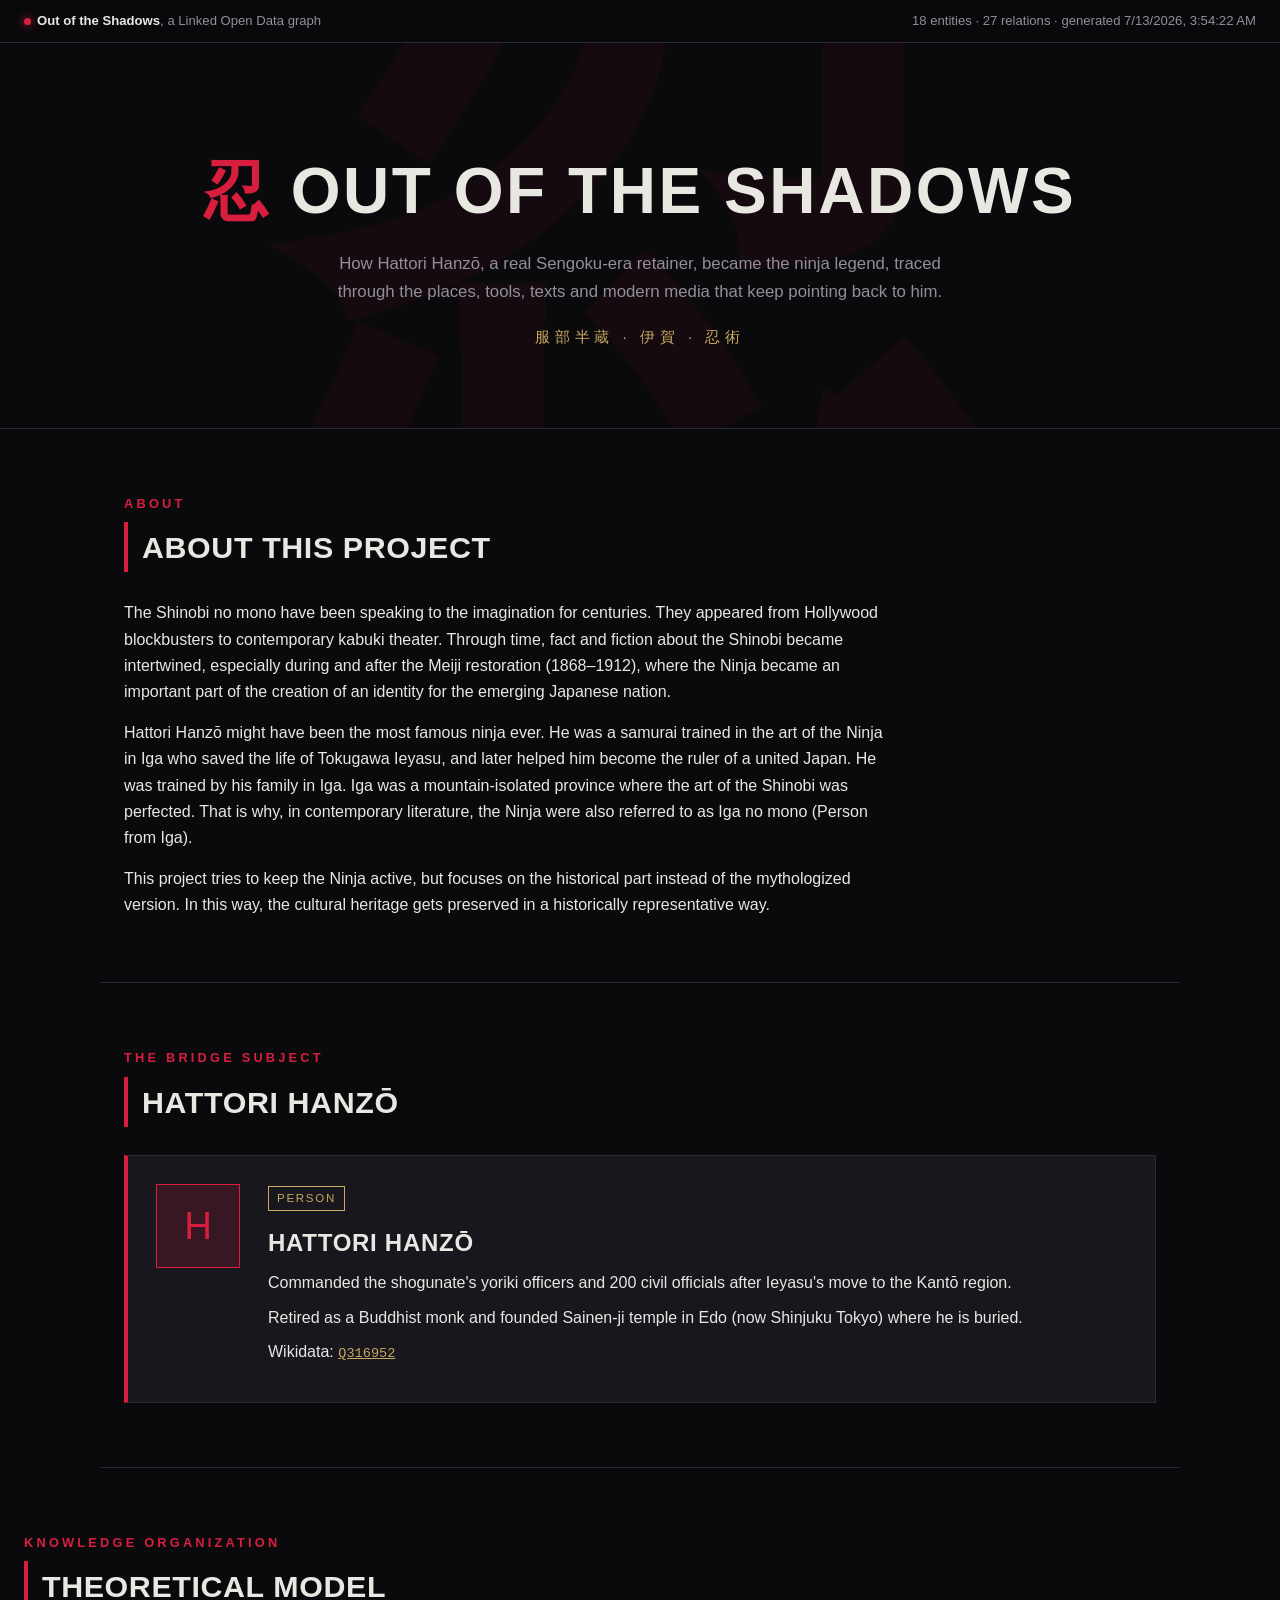
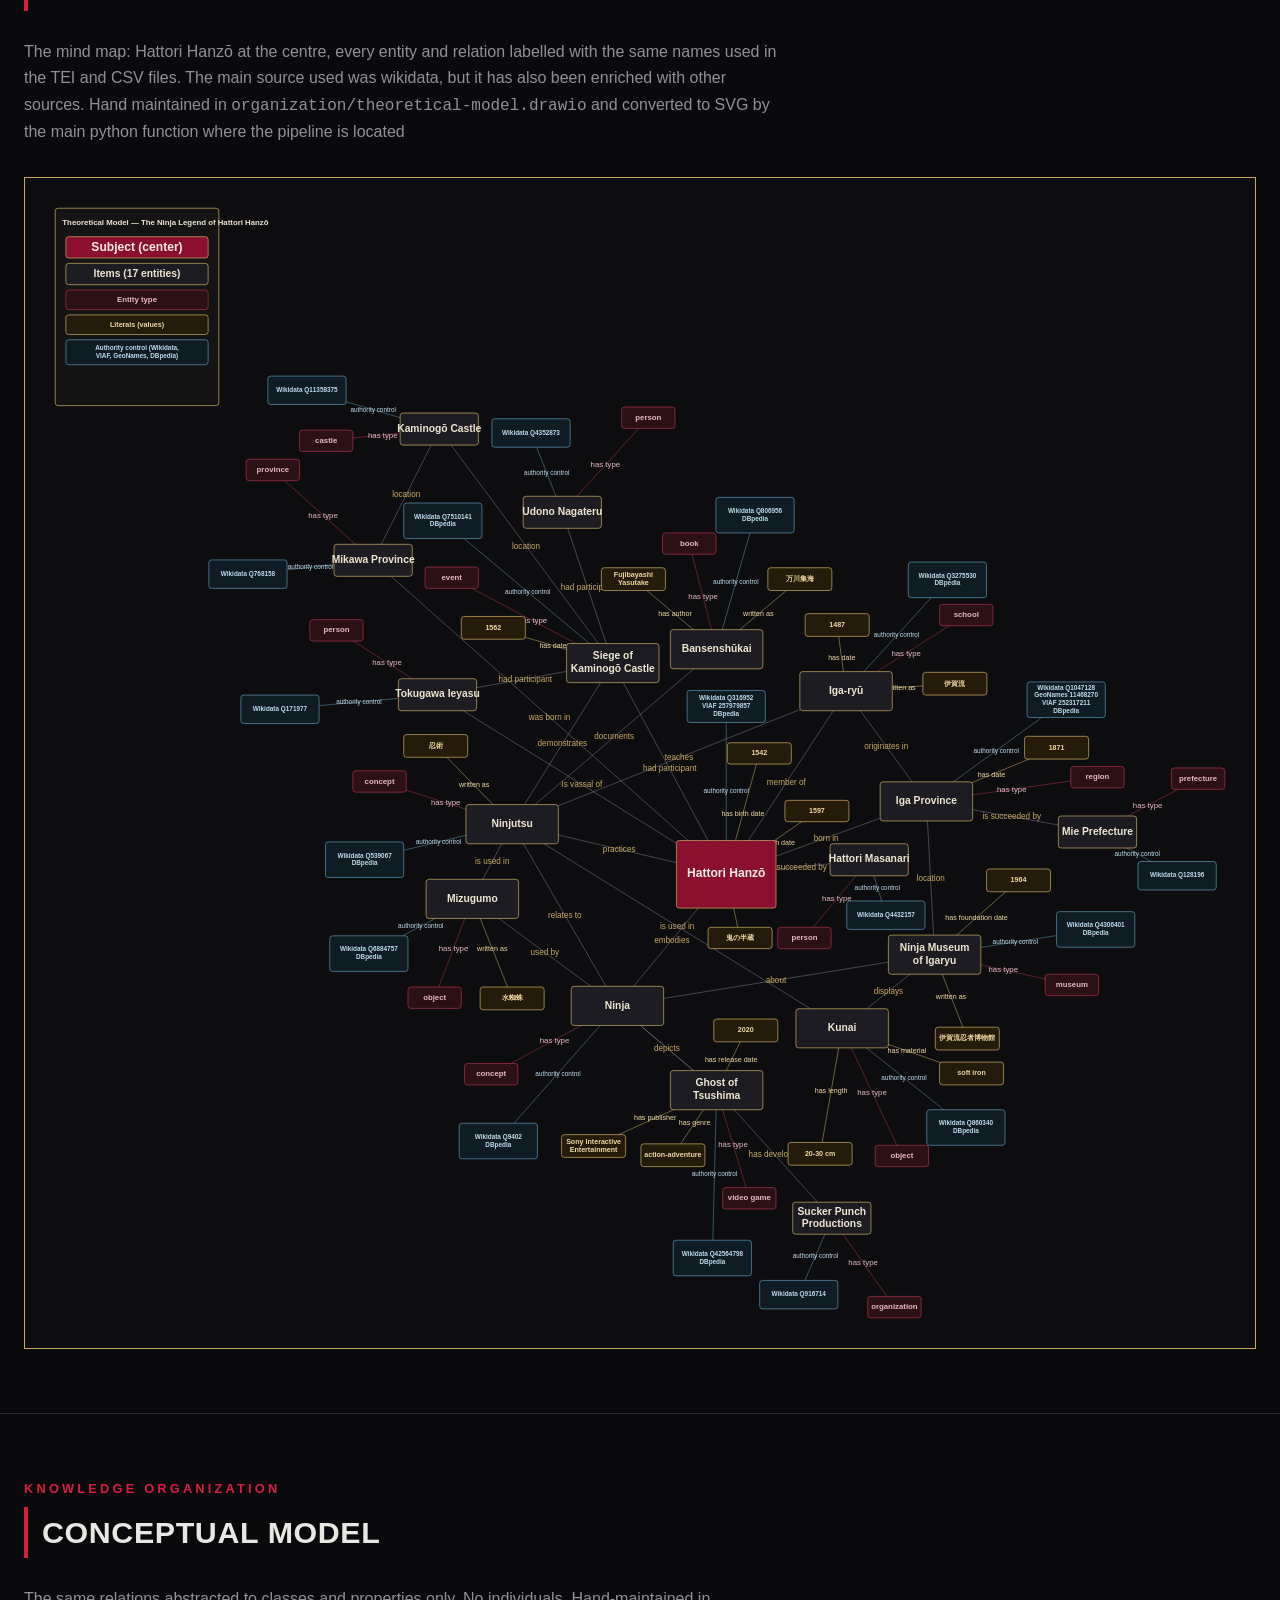
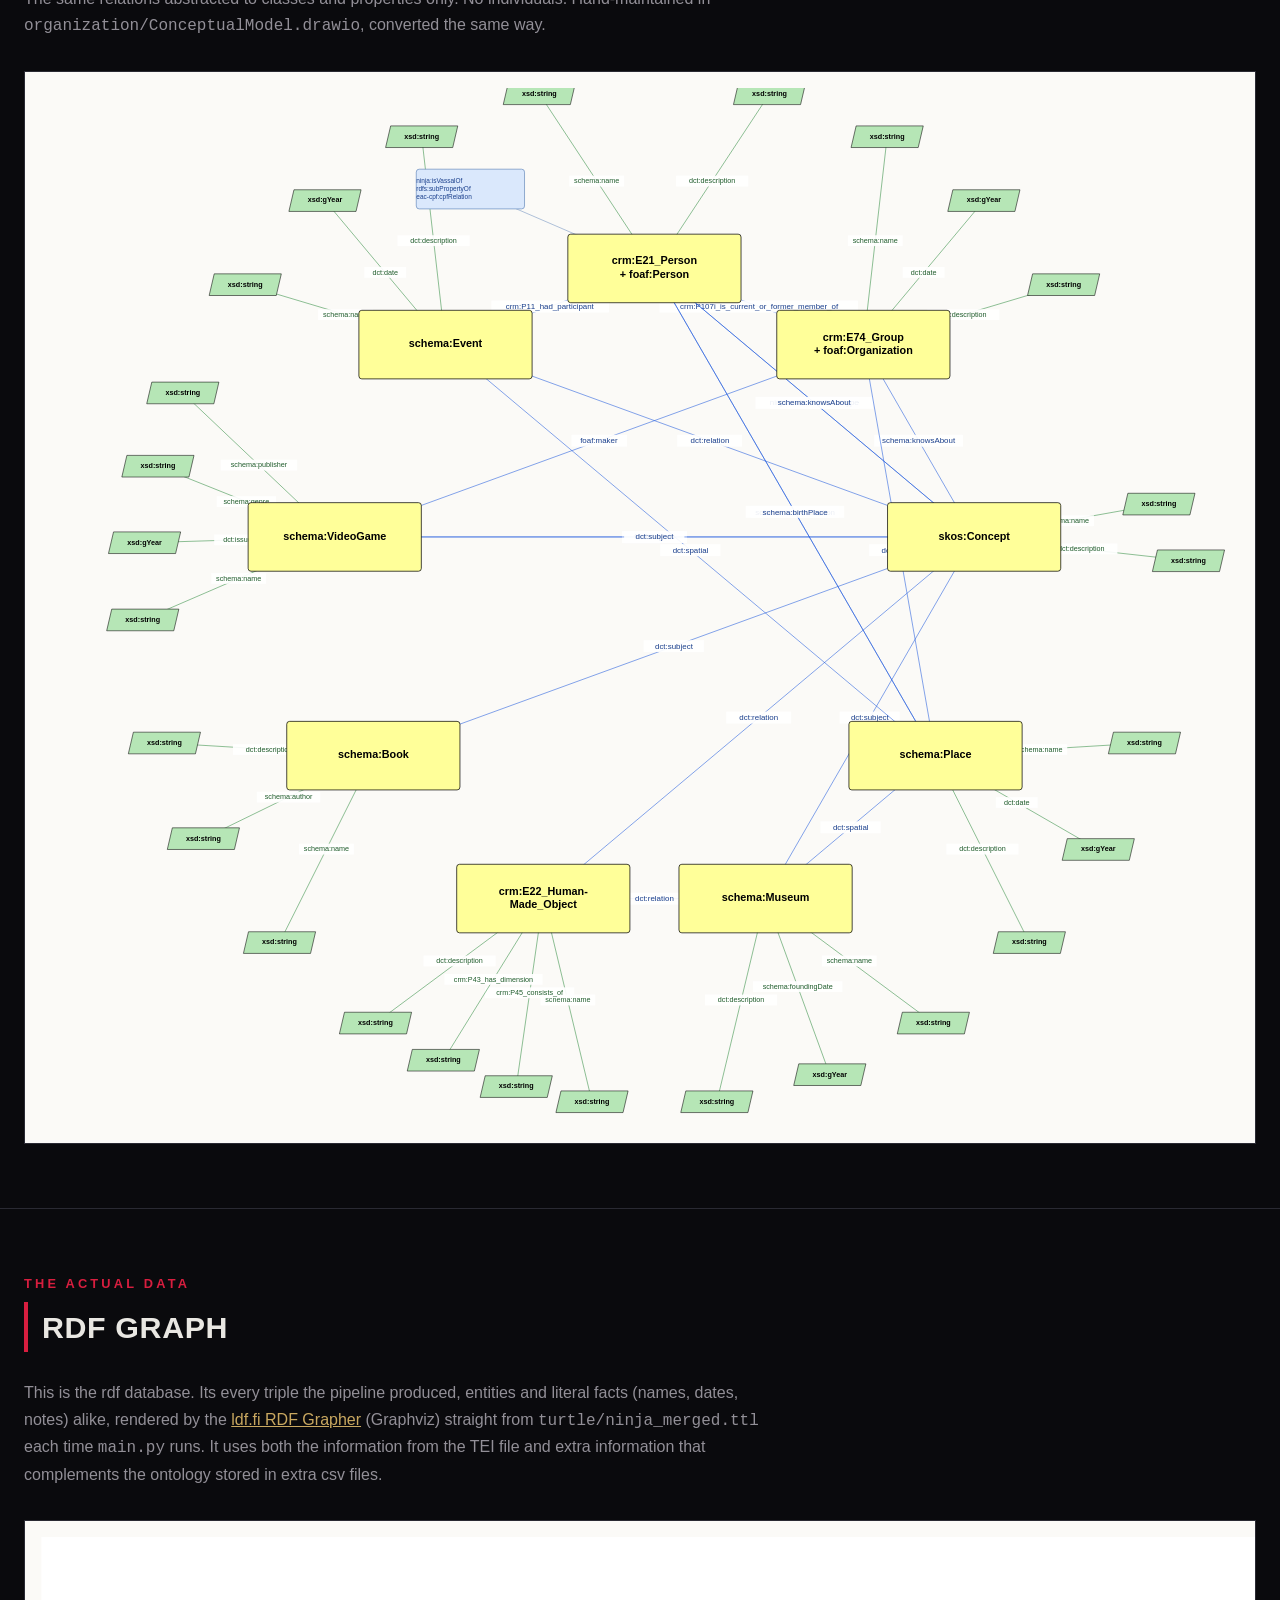
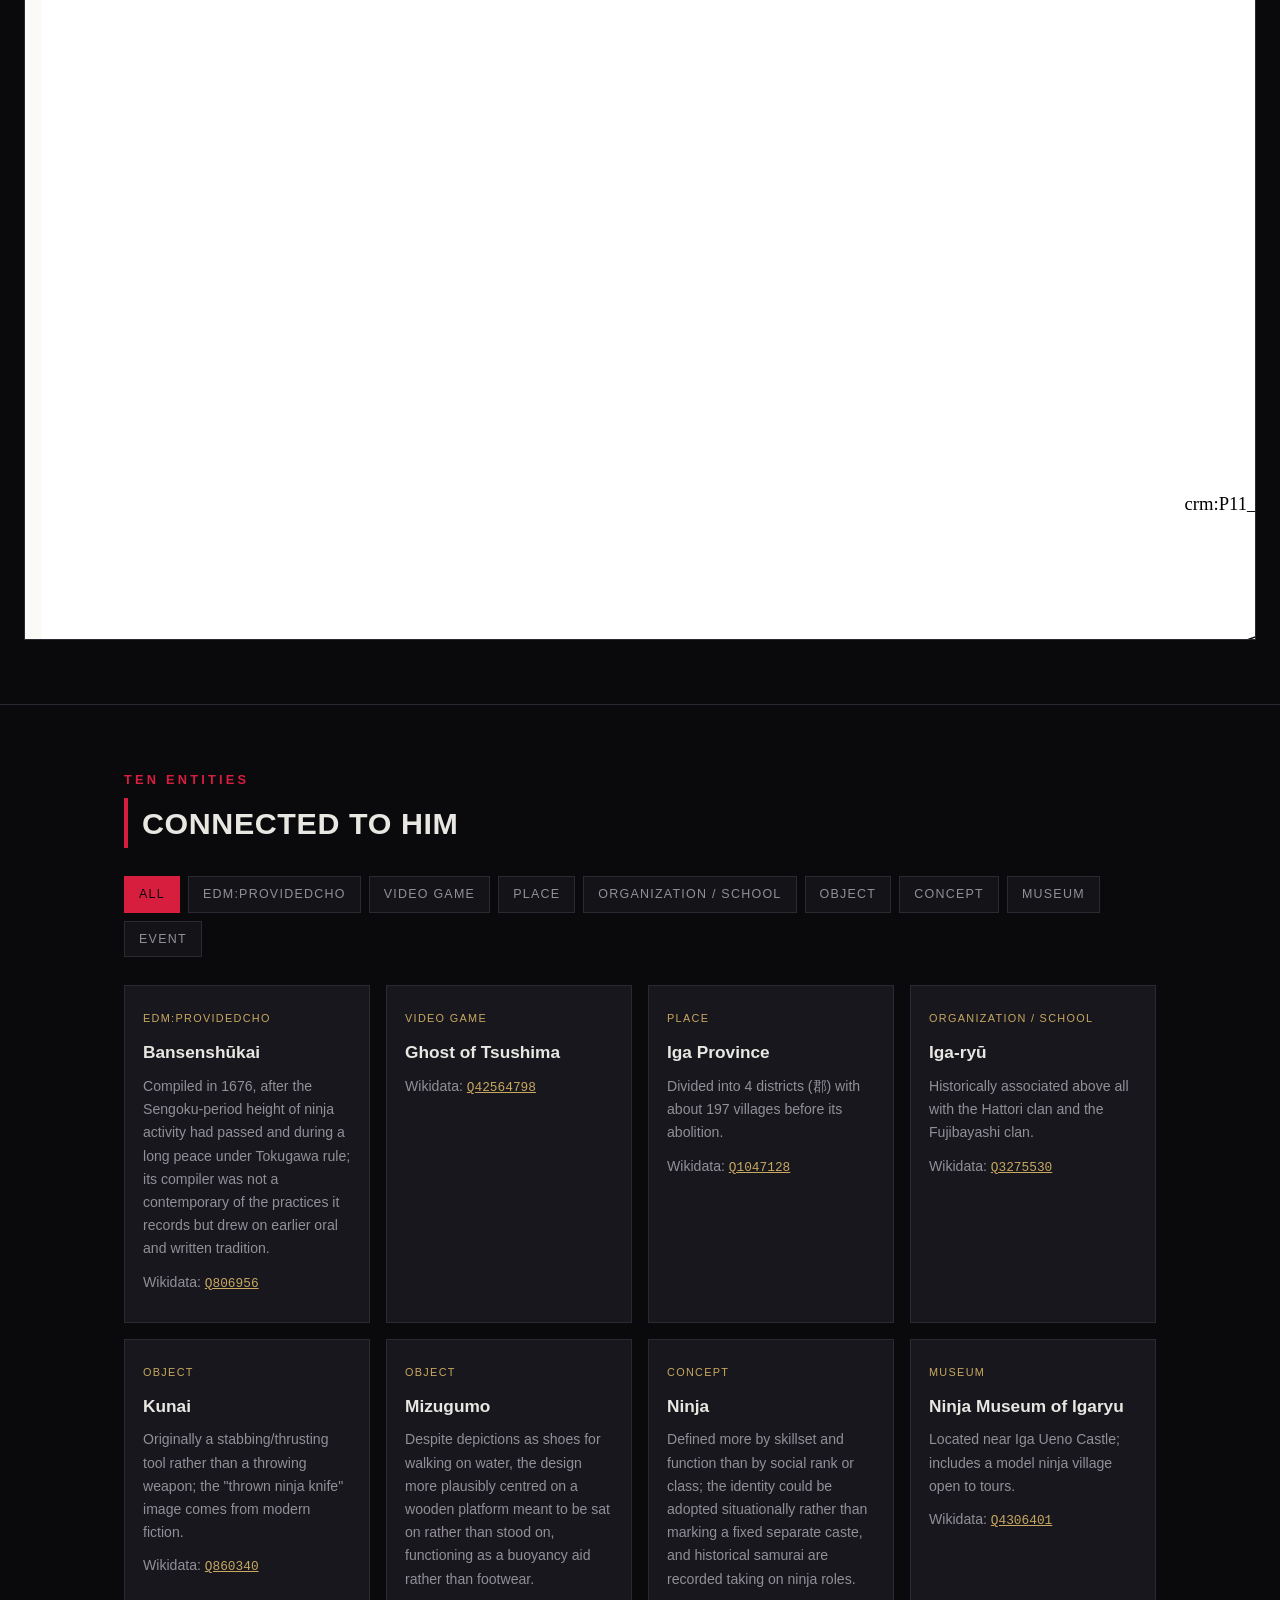
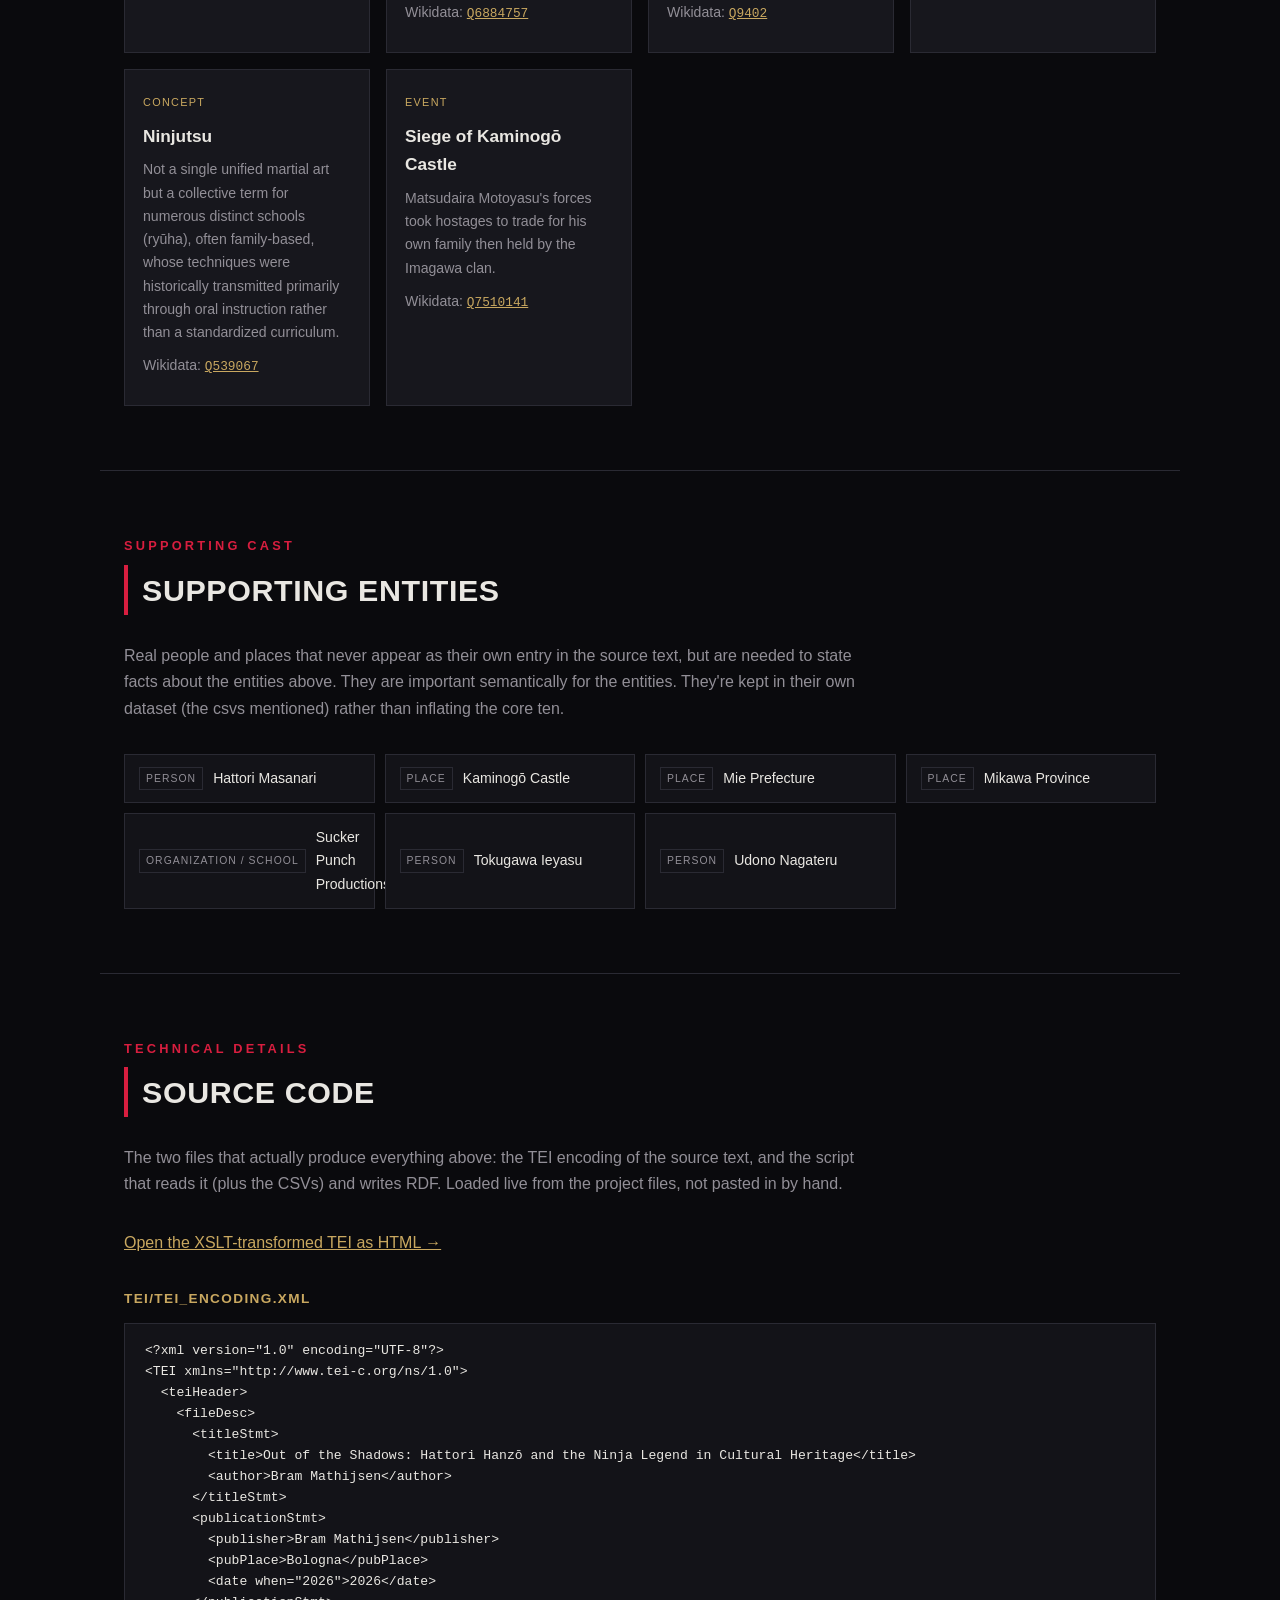
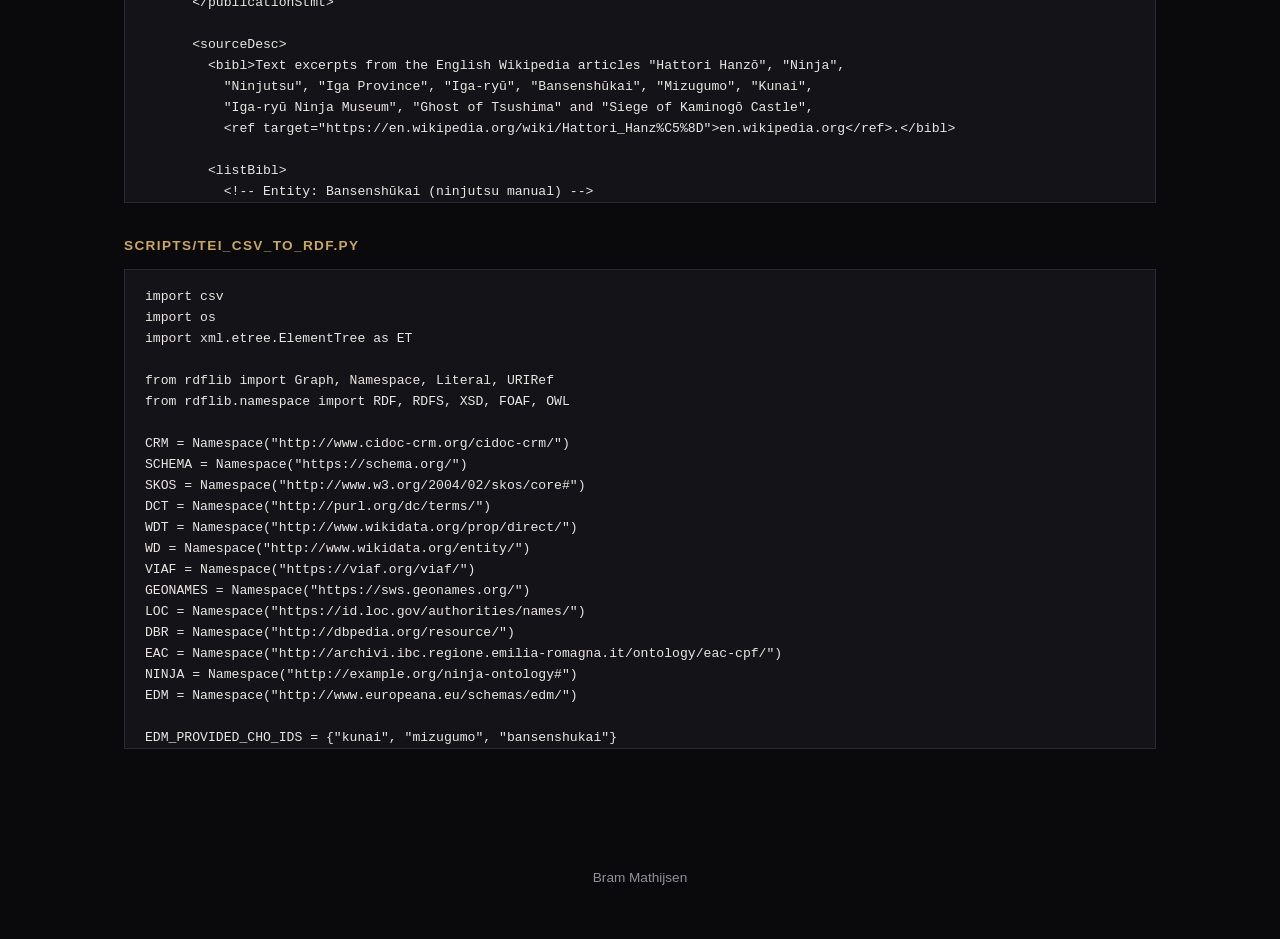
==== docs/index.html @ 1fcf48c3 "Out of the Shadows - Hattori Hanzo LOD project TEI-encoded source text and CSV fact tables for ten e" ====
<!DOCTYPE html>
<html lang="en">
<head>
  <meta charset="UTF-8">
  <meta name="viewport" content="width=device-width, initial-scale=1.0">
  <title>Out of the Shadows: Hattori Hanzō in Cultural Heritage</title>
  <link rel="stylesheet" href="css/style.css">
</head>
<body>

  <div class="statusbar">
    <span><span class="dot"></span><strong>Out of the Shadows</strong>, a Linked Open Data graph</span>
    <span id="statusbar-meta">loading graph data…</span>
  </div>

  <header class="hero">
    <h1><span>忍</span> Out of the Shadows</h1>
    <p class="tagline">
      How Hattori Hanzō, a real Sengoku-era retainer, became the ninja legend,
      traced through the places, tools, texts and modern media that keep
      pointing back to him.
    </p>
    <p class="jp">服部半蔵 &middot; 伊賀 &middot; 忍術</p>
  </header>

  <section class="block" id="section-about">
    <p class="eyebrow">About</p>
    <h2 class="title">About This Project</h2>
    <div class="about-text">
      <p>
        The Shinobi no mono have been speaking to the imagination for
        centuries. They appeared from Hollywood blockbusters to
        contemporary kabuki theater. Through time, fact and fiction about
        the Shinobi became intertwined, especially during and after the
        Meiji restoration (1868–1912), where the Ninja became an
        important part of the creation of an identity for the emerging
        Japanese nation.
      </p>
      <p>
        Hattori Hanzō might have been the most famous ninja ever. He was a
        samurai trained in the art of the Ninja in Iga who saved the life
        of Tokugawa Ieyasu, and later helped him become the ruler of a
        united Japan. He was trained by his family in Iga. Iga was a
        mountain-isolated province where the art of the Shinobi was
        perfected. That is why, in contemporary literature, the Ninja
        were also referred to as Iga no mono (Person from Iga).
      </p>
      <p>
        This project tries to keep the Ninja active, but focuses on the
        historical part instead of the mythologized version. In this way,
        the cultural heritage gets preserved in a historically
        representative way.
      </p>
    </div>
  </section>

  <section class="block" id="section-subject">
    <p class="eyebrow">The Bridge Subject</p>
    <h2 class="title">Hattori Hanzō</h2>
    <div id="subject-card" class="subject-card">
      <!-- populated by js/site.js from data/graph.json -->
    </div>
  </section>

  <section class="block" id="section-theoretical">
    <p class="eyebrow">Knowledge Organization</p>
    <h2 class="title">Theoretical Model</h2>
    <p class="lede">
      The mind map: Hattori Hanzō at the centre, every entity and relation
      labelled with the same names used in the TEI and CSV files. The main source used was wikidata, but it has also been enriched with other sources. Hand maintained
      in <code>organization/theoretical-model.drawio</code> and converted to
      SVG by the main python function where the pipeline is located
    </p>
    <div class="diagram-wrap dark">
      <img src="assets/theoretical-model.svg" alt="Theoretical model mind map: Hattori Hanzō at the centre, connected to every entity by a labelled relation">
    </div>
  </section>

  <section class="block" id="section-conceptual">
    <p class="eyebrow">Knowledge Organization</p>
    <h2 class="title">Conceptual Model</h2>
    <p class="lede">
      The same relations abstracted to classes and properties only. No
      individuals. Hand-maintained in
      <code>organization/ConceptualModel.drawio</code>, converted the same way.
    </p>
    <div class="diagram-wrap">
      <img src="assets/conceptual-model.svg" alt="Conceptual model: RDF classes and the properties connecting them, with literal-valued facts as separate leaf nodes">
    </div>
  </section>

  <section class="block" id="section-rdf-graph">
    <p class="eyebrow">The Actual Data</p>
    <h2 class="title">RDF Graph</h2>
    <p class="lede">
      This is the rdf database. Its every
      triple the pipeline produced, entities and literal facts (names,
      dates, notes) alike, rendered by the
      <a href="https://www.ldf.fi/service/rdf-grapher" target="_blank" rel="noopener">ldf.fi RDF Grapher</a>
      (Graphviz) straight from <code>turtle/ninja_merged.ttl</code> each
      time <code>main.py</code> runs. It uses both the information from the TEI file and extra information that complements the ontology stored in extra csv files.
    </p>
    <div class="diagram-wrap native">
      <img src="assets/rdf-graph.svg" alt="Full RDF graph: every entity and literal-valued fact in the merged Turtle output, laid out by Graphviz">
    </div>
  </section>

  <section class="block" id="section-entities">
    <p class="eyebrow">Ten Entities</p>
    <h2 class="title">Connected to Him</h2>
    <div id="entity-filters" class="filters"></div>
    <div id="entity-grid" class="grid"></div>
  </section>

  <section class="block" id="section-extra">
    <p class="eyebrow">Supporting Cast</p>
    <h2 class="title">Supporting Entities</h2>
    <p class="lede">
      Real people and places that never appear as their own entry in the
      source text, but are needed to state facts about the entities above. They are important semantically for the entities.
      They're kept in their own dataset (the csvs mentioned) rather than inflating the core ten.
    </p>
    <div id="bridge-list" class="bridge-list"></div>
  </section>

  <section class="block" id="section-source">
    <p class="eyebrow">Technical details</p>
    <h2 class="title">Source Code</h2>
    <p class="lede">
      The two files that actually produce everything above: the TEI
      encoding of the source text, and the script that reads it (plus the
      CSVs) and writes RDF. Loaded live from the project files, not pasted
      in by hand.
    </p>
    <p class="lede"><a href="tei_encoding.html" target="_blank" rel="noopener">Open the XSLT-transformed TEI as HTML &#8594;</a></p>
    <h3 class="code-heading">tei/tei_encoding.xml</h3>
    <pre class="code-block"><code id="code-tei">Loading…</code></pre>
    <h3 class="code-heading">scripts/tei_csv_to_rdf.py</h3>
    <pre class="code-block"><code id="code-script">Loading…</code></pre>
  </section>

  <footer>
    <p>Bram Mathijsen</p>
  </footer>

  <script src="js/site.js"></script>
</body>
</html>
---- docs/css/style.css ----
/* Dark, high-contrast design: charcoal background, crimson accent. */

:root {
  --bg: #0a0a0d;
  --bg-alt: #131318;
  --card: #17171d;
  --card-hover: #1d1d25;
  --border: #2a2a33;
  --text: #e9e7e2;
  --muted: #928f97;
  --accent: #d81e3f;
  --accent-soft: rgba(216, 30, 63, 0.16);
  --gold: #c9a860;
}

* { box-sizing: border-box; }

html { scroll-behavior: smooth; }

body {
  margin: 0;
  font-family: "Segoe UI", "Helvetica Neue", Arial, sans-serif;
  color: var(--text);
  background: var(--bg);
  line-height: 1.65;
}

code, .mono {
  font-family: "Cascadia Code", "SFMono-Regular", Consolas, monospace;
}

a { color: var(--gold); }
a:hover { color: var(--accent); }

/* ---- Sticky status bar ---- */
.statusbar {
  position: sticky;
  top: 0;
  z-index: 20;
  display: flex;
  align-items: center;
  justify-content: space-between;
  gap: 12px;
  flex-wrap: wrap;
  padding: 10px 24px;
  background: rgba(10, 10, 13, 0.92);
  backdrop-filter: blur(6px);
  border-bottom: 1px solid var(--border);
  font-size: 0.82rem;
  color: var(--muted);
}

.statusbar strong { color: var(--text); }

.statusbar .dot {
  display: inline-block;
  width: 7px;
  height: 7px;
  border-radius: 50%;
  background: var(--accent);
  margin-right: 6px;
  box-shadow: 0 0 8px var(--accent);
}

/* ---- Hero ---- */
.hero {
  position: relative;
  padding: 96px 24px 64px;
  text-align: center;
  overflow: hidden;
  border-bottom: 1px solid var(--border);
}

.hero::before {
  content: "忍";
  position: absolute;
  top: 50%;
  left: 50%;
  transform: translate(-50%, -50%);
  font-size: 46rem;
  font-weight: 700;
  color: rgba(216, 30, 63, 0.05);
  line-height: 1;
  pointer-events: none;
  user-select: none;
}

.hero h1 {
  position: relative;
  margin: 0 0 6px;
  font-size: clamp(2.2rem, 6vw, 4rem);
  letter-spacing: 0.04em;
  text-transform: uppercase;
  font-weight: 800;
}

.hero h1 span { color: var(--accent); }

.hero .tagline {
  position: relative;
  margin: 0 auto;
  max-width: 640px;
  color: var(--muted);
  font-size: 1.05rem;
}

.hero .jp {
  position: relative;
  margin-top: 18px;
  font-size: 0.95rem;
  letter-spacing: 0.3em;
  color: var(--gold);
  text-transform: uppercase;
}

/* ---- Section shell ---- */
section.block {
  max-width: 1080px;
  margin: 0 auto;
  padding: 64px 24px;
  border-bottom: 1px solid var(--border);
}

section.block:last-of-type { border-bottom: none; }

.eyebrow {
  color: var(--accent);
  font-size: 0.8rem;
  letter-spacing: 0.25em;
  text-transform: uppercase;
  font-weight: 700;
  margin: 0 0 8px;
}

h2.title {
  margin: 0 0 28px;
  font-size: 1.9rem;
  letter-spacing: 0.02em;
  text-transform: uppercase;
  font-weight: 800;
  border-left: 4px solid var(--accent);
  padding-left: 14px;
}

.lede {
  max-width: 760px;
  color: var(--muted);
  margin-bottom: 32px;
}

/* ---- About / intro text ---- */
.about-text {
  max-width: 760px;
  color: var(--text);
  font-size: 1rem;
}

.about-text p { margin: 0 0 14px; }
.about-text p:last-child { margin-bottom: 0; }

.about-text.placeholder {
  border: 1px dashed var(--border);
  background: var(--bg-alt);
  padding: 18px 20px;
  color: var(--muted);
  font-style: italic;
}

/* ---- Static diagrams ----
   Wider column than the rest of the page: source canvases are large
   (2500-3200px+), and a narrow column shrinks their text unreadably. */
section.block#section-theoretical,
section.block#section-conceptual,
section.block#section-rdf-graph {
  max-width: 1440px;
}

.diagram-wrap {
  border: 1px solid var(--border);
  background: #fbfaf7;
  padding: 16px;
  overflow-x: auto;
}

.diagram-wrap.dark {
  background: #0d0d10;
  border-color: #c9a860;
}

.diagram-wrap img {
  display: block;
  width: 100%;
  height: auto;
  min-width: 900px;
}

/* Graphviz's own layout (ldf.fi), 5000pt+ wide — show at native size
   and scroll both axes instead of shrinking its labels unreadable. */
.diagram-wrap.native {
  max-height: 720px;
  overflow-y: auto;
}

.diagram-wrap.native img {
  width: auto;
  max-width: none;
  min-width: 0;
}

/* ---- Subject card ---- */
.subject-card {
  display: grid;
  grid-template-columns: auto 1fr;
  gap: 28px;
  align-items: start;
  background: var(--card);
  border: 1px solid var(--border);
  border-left: 4px solid var(--accent);
  padding: 28px;
}

.subject-card .badge {
  width: 84px;
  height: 84px;
  display: flex;
  align-items: center;
  justify-content: center;
  background: var(--accent-soft);
  border: 1px solid var(--accent);
  font-size: 2.4rem;
  color: var(--accent);
  flex-shrink: 0;
}

.subject-card h3 {
  margin: 0 0 4px;
  font-size: 1.5rem;
  text-transform: uppercase;
  letter-spacing: 0.03em;
}

.subject-card .type-tag {
  display: inline-block;
  font-size: 0.72rem;
  letter-spacing: 0.15em;
  text-transform: uppercase;
  color: var(--gold);
  border: 1px solid var(--gold);
  padding: 2px 8px;
  margin-bottom: 12px;
}

.subject-card p { margin: 8px 0; color: var(--text); }
.subject-card .qid a { font-size: 0.85rem; }

/* ---- Entity grid ---- */
.filters {
  display: flex;
  flex-wrap: wrap;
  gap: 8px;
  margin-bottom: 28px;
}

.filters button {
  font: inherit;
  font-size: 0.78rem;
  letter-spacing: 0.1em;
  text-transform: uppercase;
  color: var(--muted);
  background: var(--bg-alt);
  border: 1px solid var(--border);
  padding: 7px 14px;
  cursor: pointer;
  transition: color 0.15s, border-color 0.15s, background 0.15s;
}

.filters button:hover { color: var(--text); border-color: var(--gold); }

.filters button.active {
  color: var(--bg);
  background: var(--accent);
  border-color: var(--accent);
}

.grid {
  display: grid;
  grid-template-columns: repeat(auto-fill, minmax(240px, 1fr));
  gap: 16px;
}

.entity-card {
  background: var(--card);
  border: 1px solid var(--border);
  padding: 18px;
  transition: background 0.15s, border-color 0.15s, transform 0.15s;
}

.entity-card:hover {
  background: var(--card-hover);
  border-color: var(--gold);
  transform: translateY(-2px);
}

.entity-card .type-tag {
  display: inline-block;
  font-size: 0.68rem;
  letter-spacing: 0.12em;
  text-transform: uppercase;
  color: var(--gold);
  margin-bottom: 10px;
}

.entity-card h4 {
  margin: 0 0 8px;
  font-size: 1.08rem;
}

.entity-card p {
  margin: 0 0 10px;
  color: var(--muted);
  font-size: 0.88rem;
}

.entity-card a { font-size: 0.8rem; }

/* ---- Bridge entities list ---- */
.bridge-list {
  display: grid;
  grid-template-columns: repeat(auto-fill, minmax(200px, 1fr));
  gap: 10px;
}

.bridge-item {
  display: flex;
  align-items: center;
  gap: 10px;
  padding: 12px 14px;
  background: var(--bg-alt);
  border: 1px solid var(--border);
  font-size: 0.88rem;
}

.bridge-item .type-tag {
  font-size: 0.65rem;
  letter-spacing: 0.1em;
  text-transform: uppercase;
  color: var(--muted);
  border: 1px solid var(--border);
  padding: 2px 6px;
  white-space: nowrap;
}

/* ---- Source code blocks ---- */
.code-heading {
  margin: 32px 0 12px;
  font-size: 0.85rem;
  letter-spacing: 0.1em;
  text-transform: uppercase;
  color: var(--gold);
}

.code-heading:first-of-type { margin-top: 0; }

.code-block {
  margin: 0;
  max-height: 480px;
  overflow: auto;
  background: var(--bg-alt);
  border: 1px solid var(--border);
  padding: 16px 20px;
}

.code-block code {
  display: block;
  white-space: pre;
  font-size: 0.82rem;
  line-height: 1.6;
  color: var(--text);
  background: none;
}

/* ---- Footer ---- */
footer {
  padding: 40px 24px;
  text-align: center;
  color: var(--muted);
  font-size: 0.85rem;
}

footer .stats {
  display: flex;
  justify-content: center;
  gap: 28px;
  flex-wrap: wrap;
  margin-bottom: 18px;
  font-family: "Cascadia Code", "SFMono-Regular", Consolas, monospace;
}

footer .stats strong {
  display: block;
  color: var(--accent);
  font-size: 1.4rem;
}

@media (max-width: 640px) {
  .subject-card { grid-template-columns: 1fr; }
}
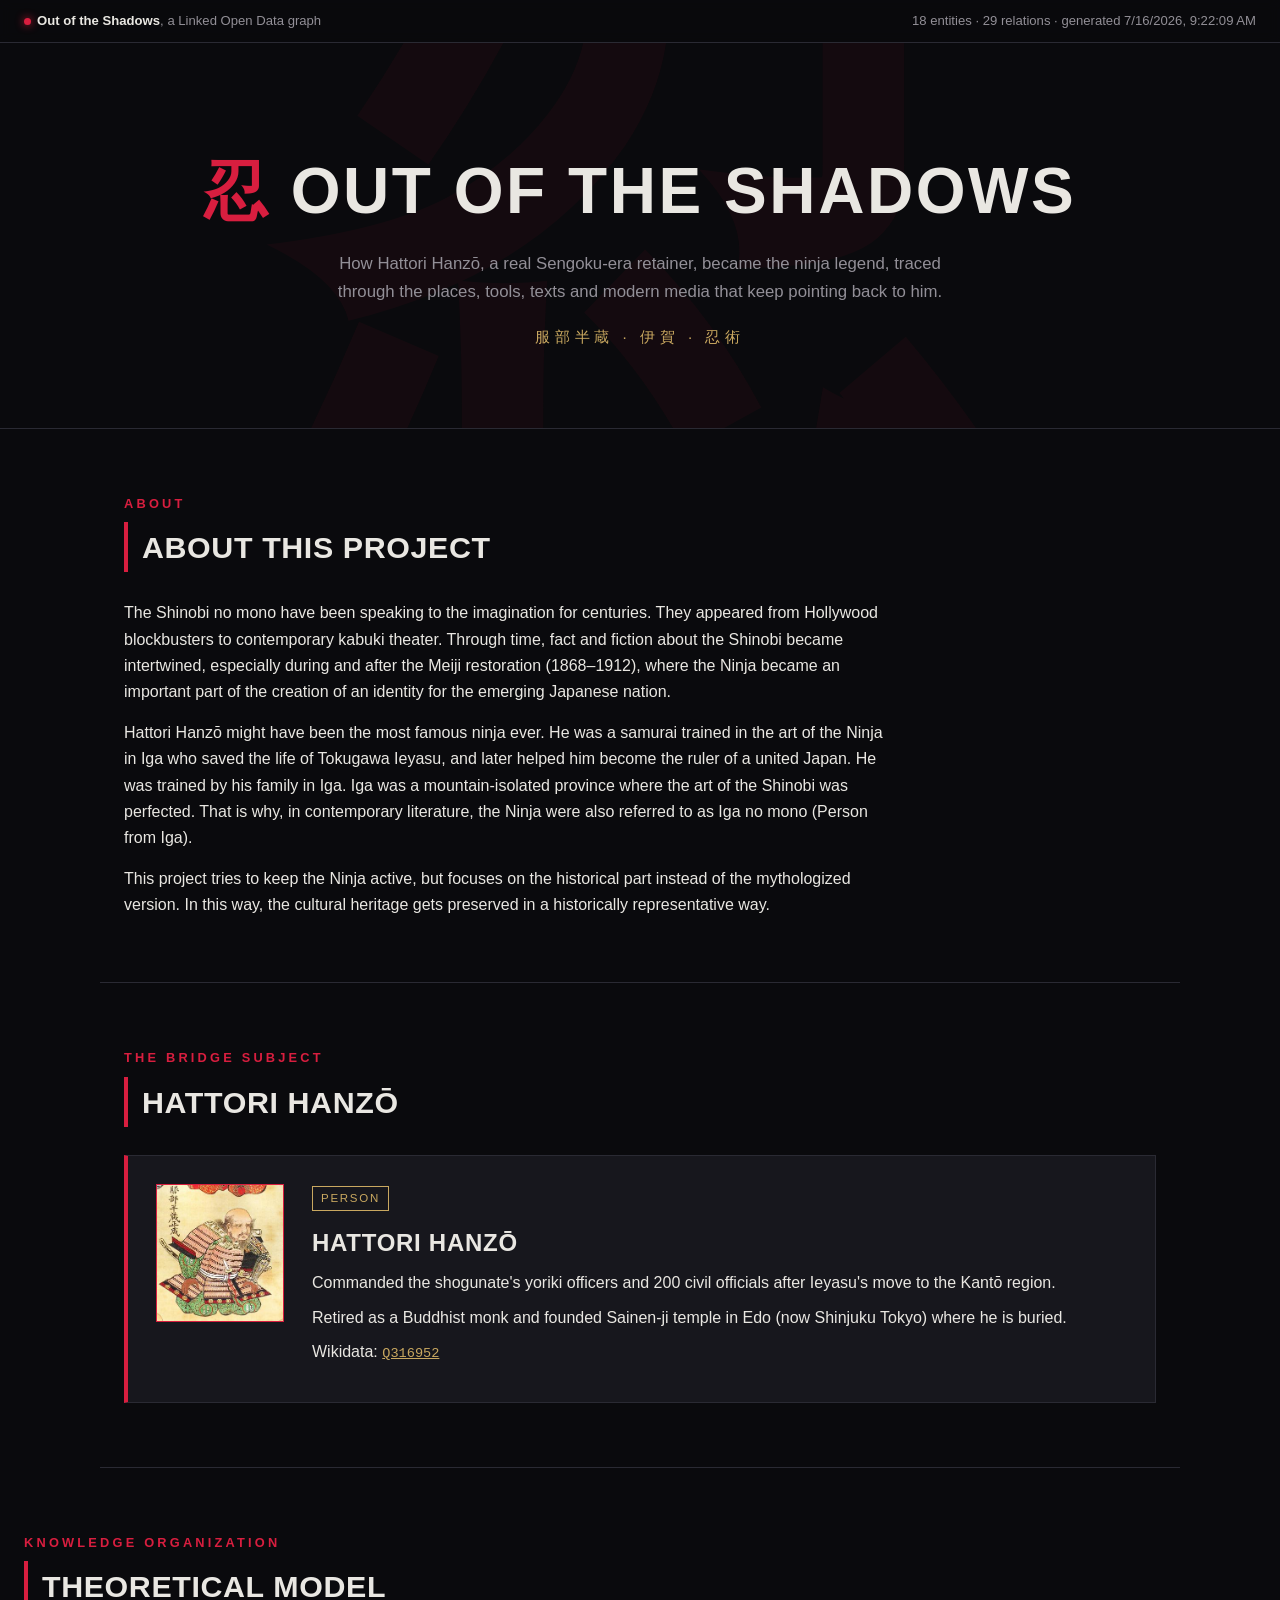
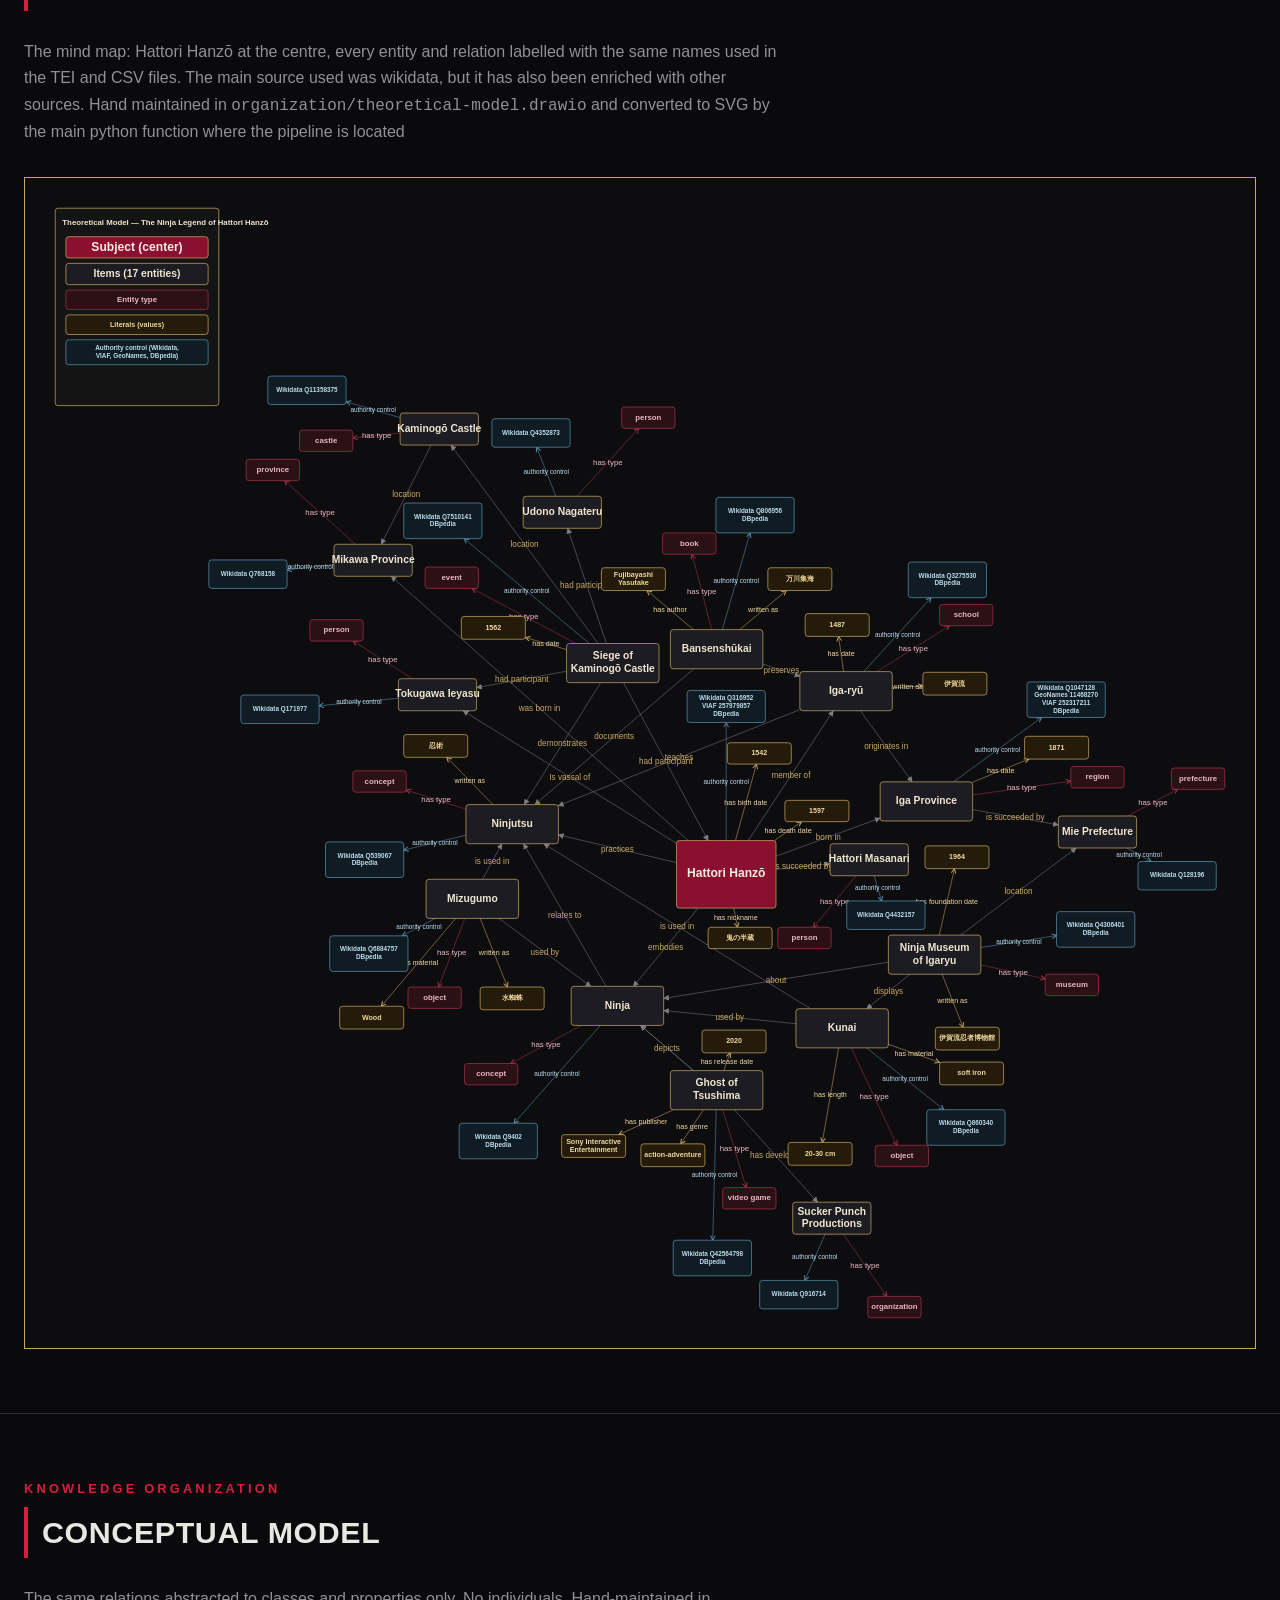
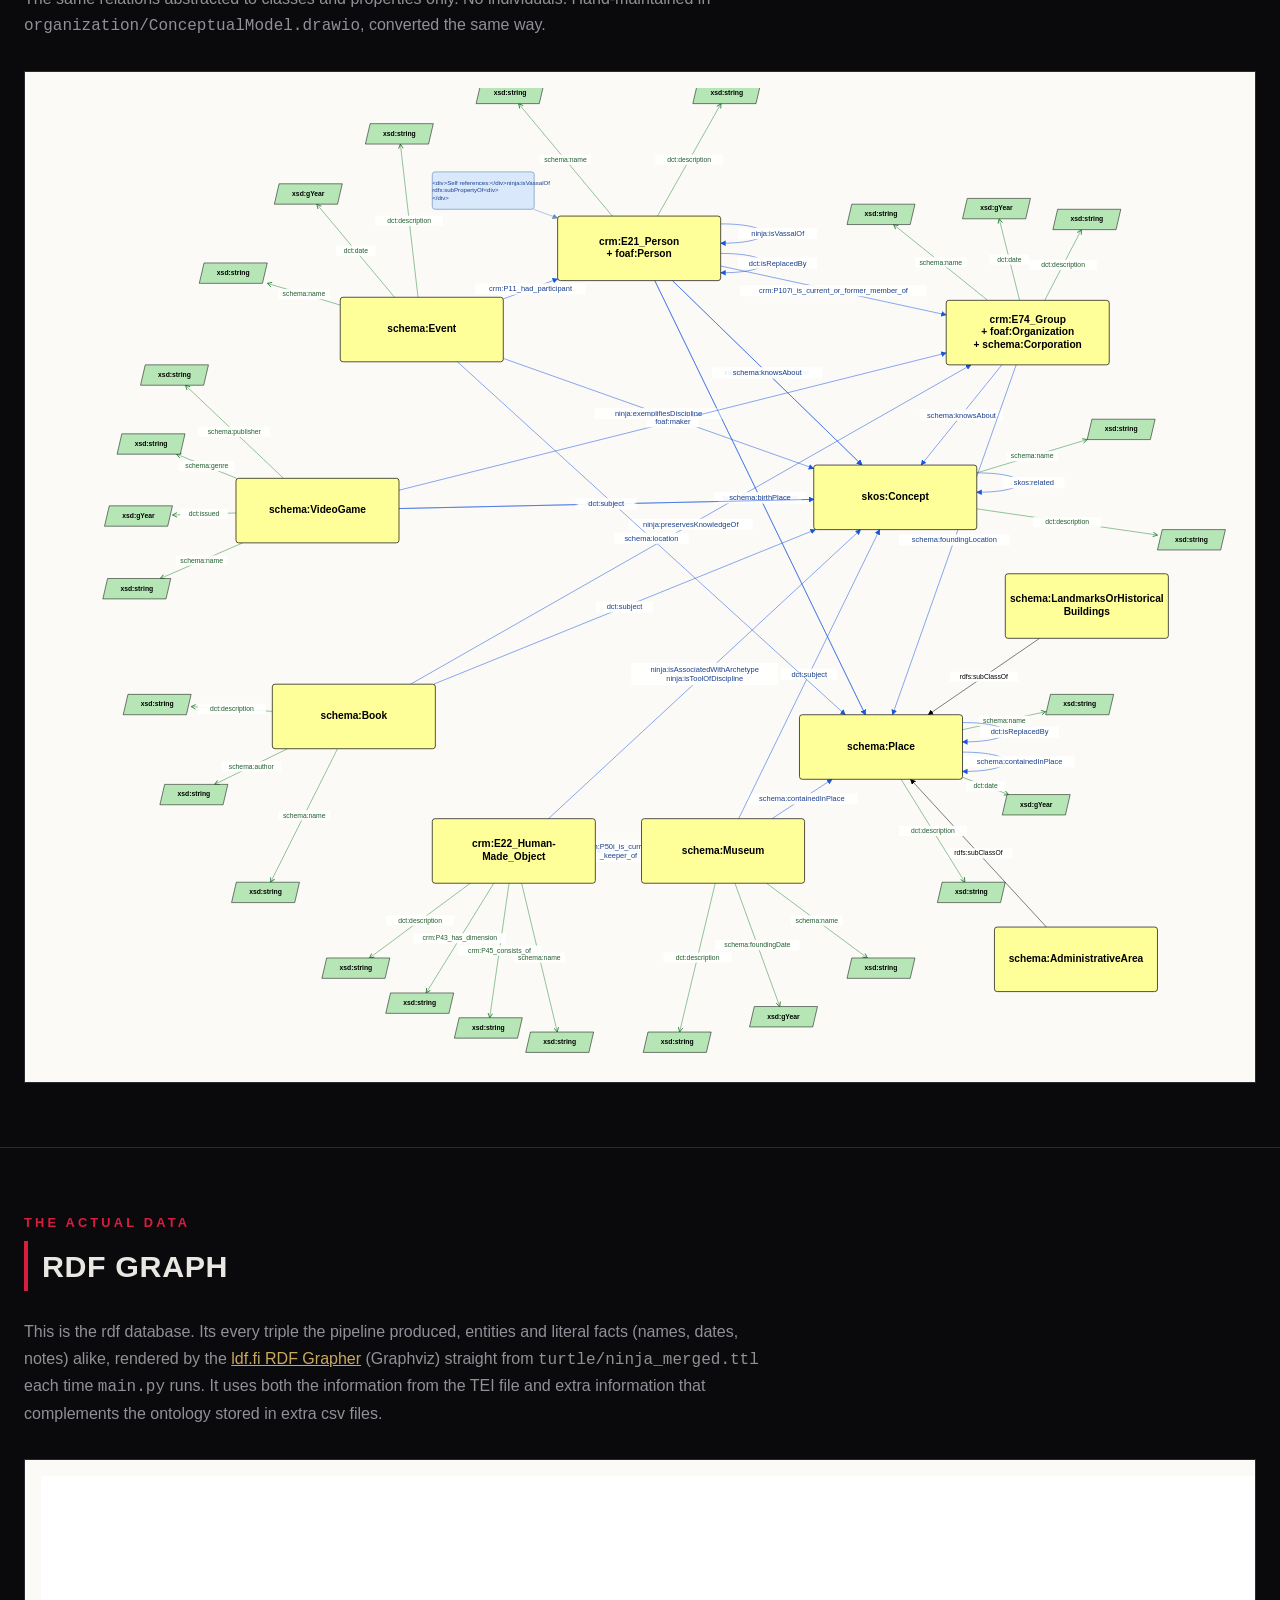
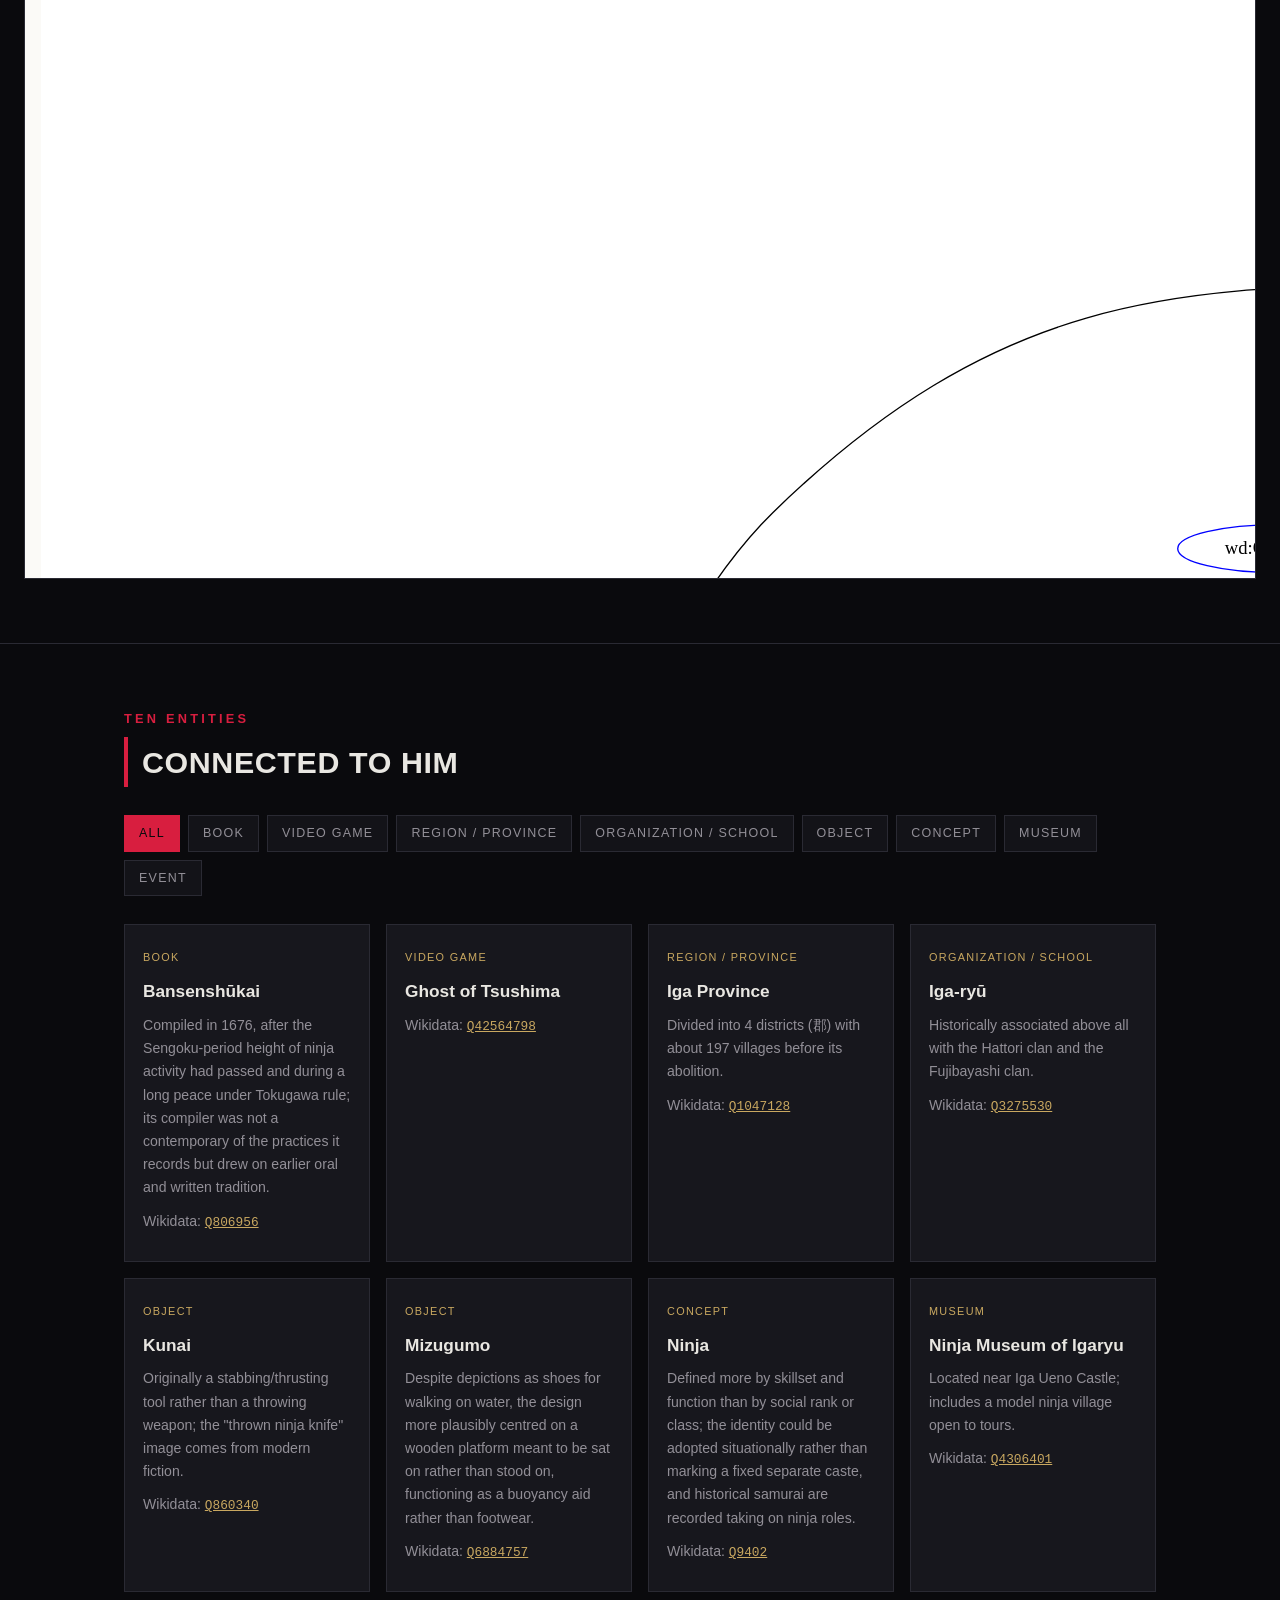
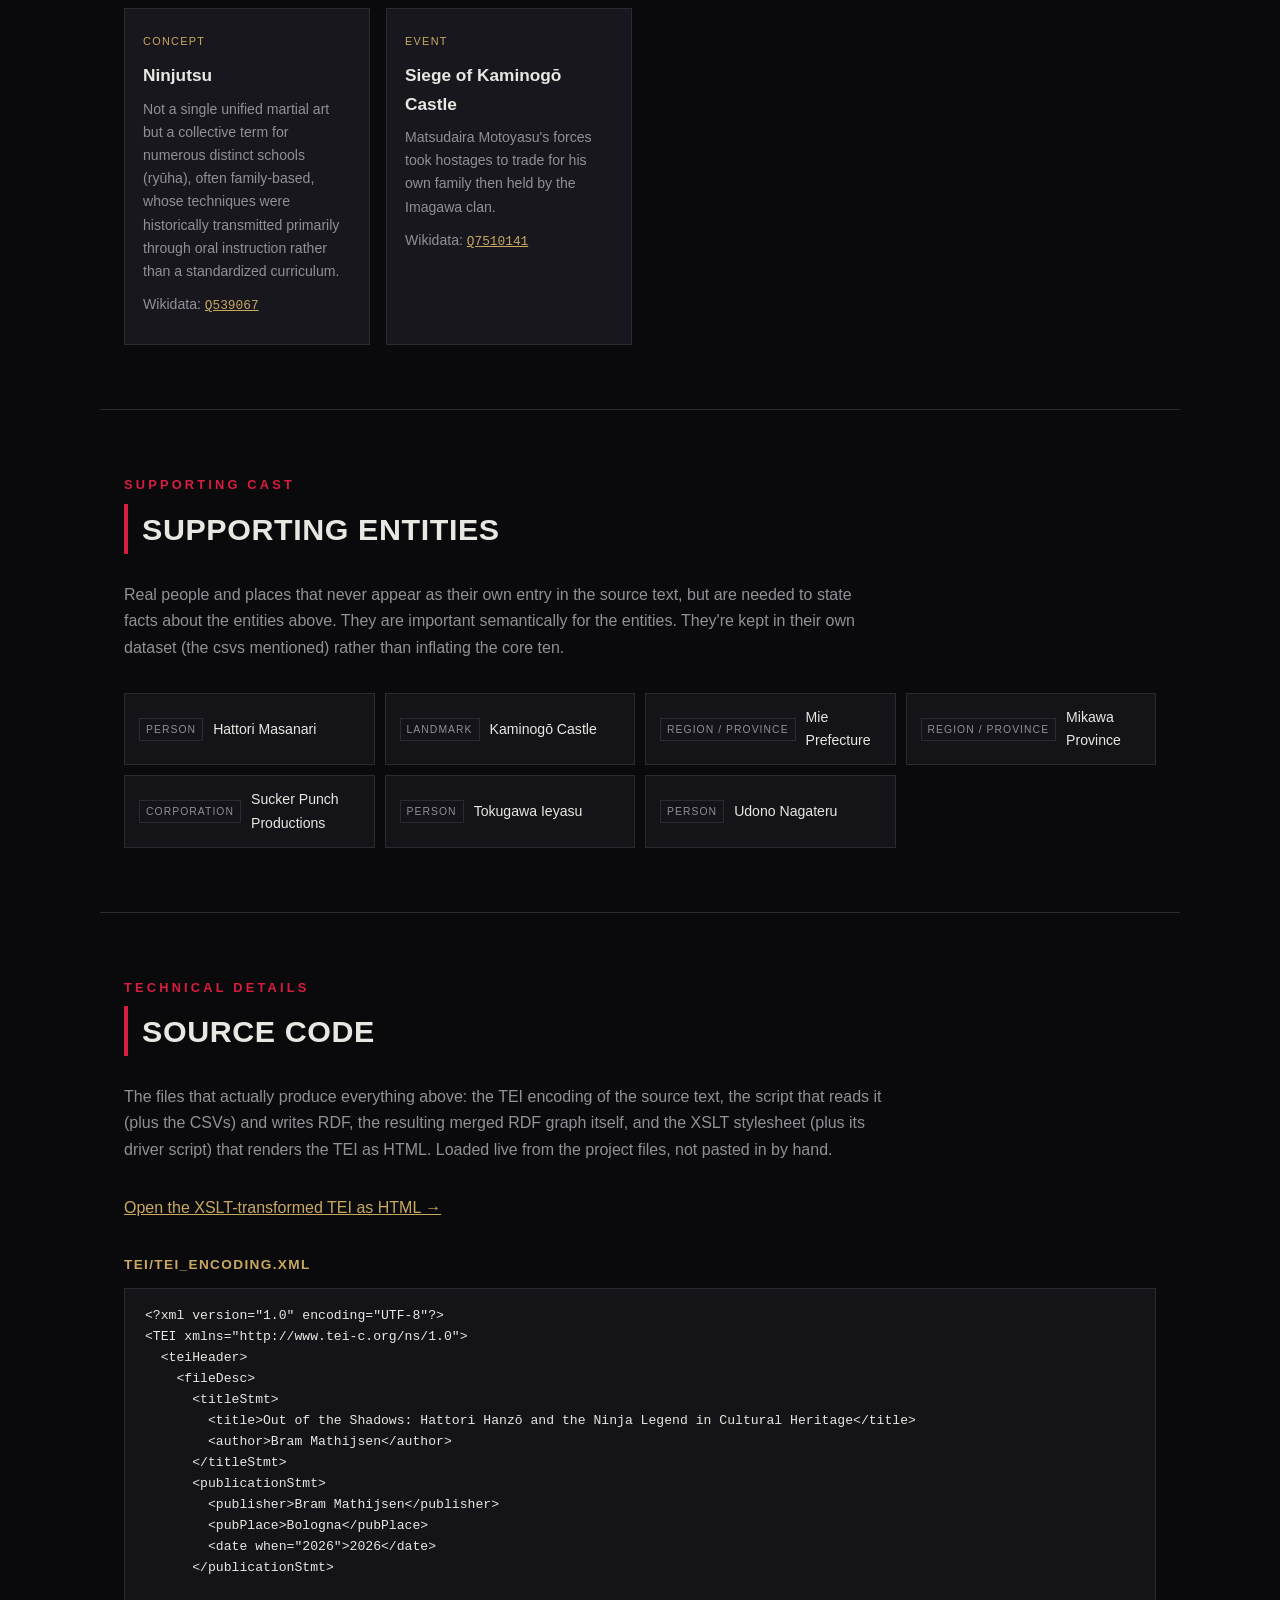
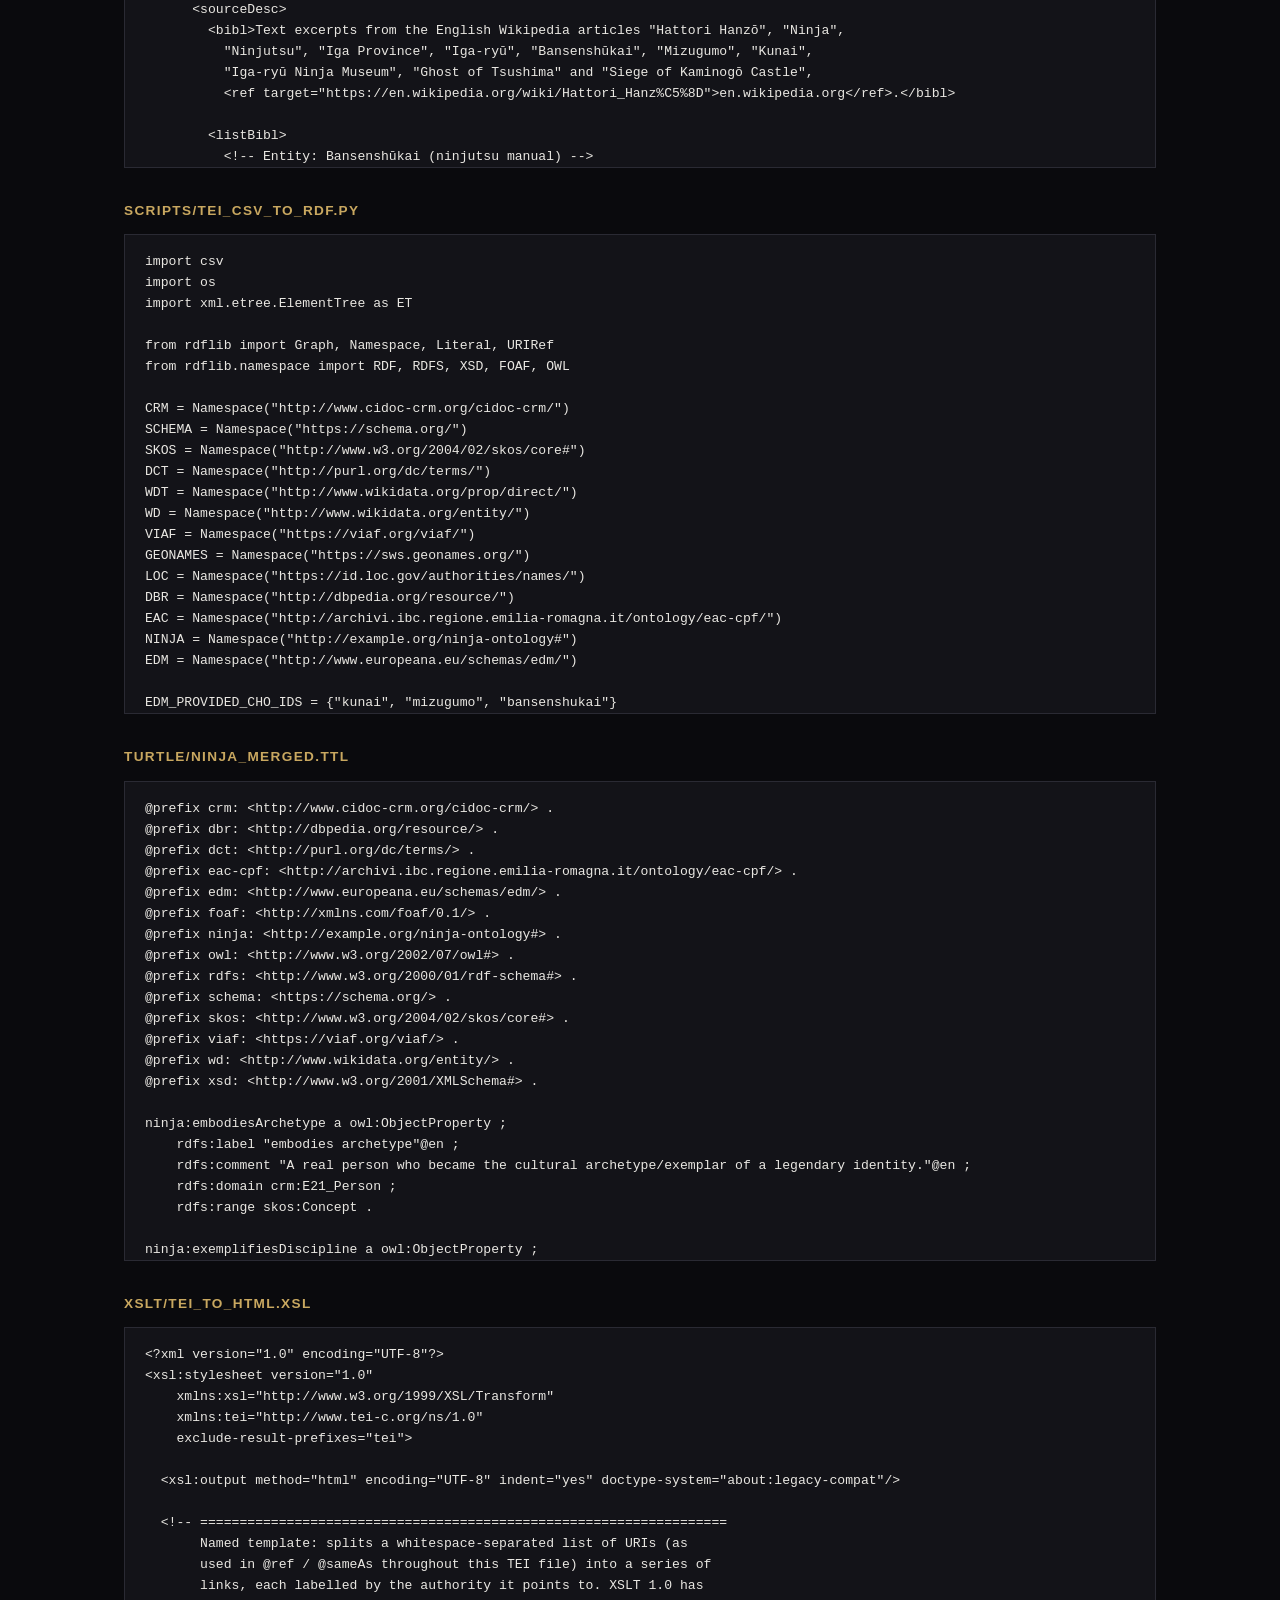
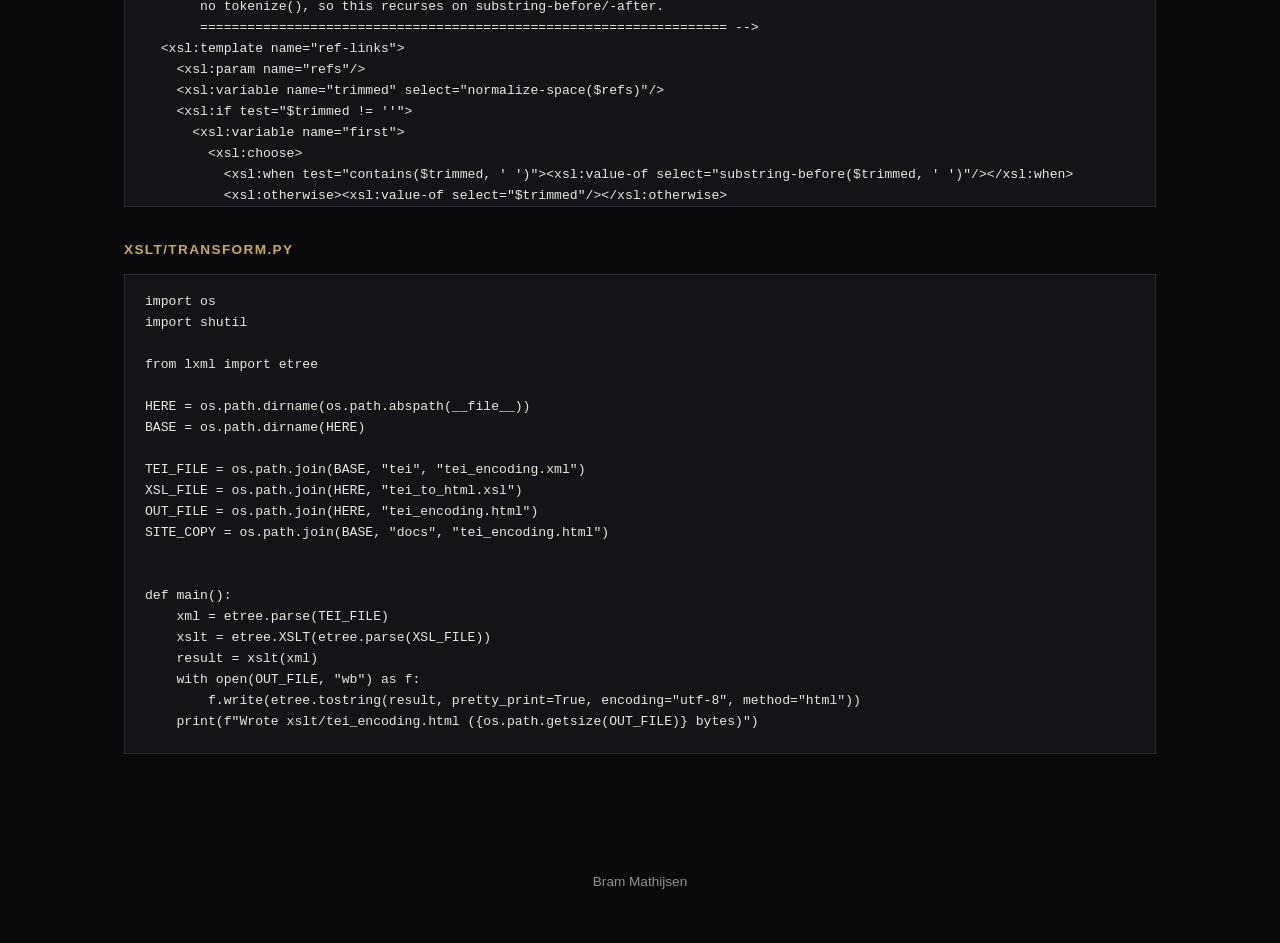
==== commit 0e80caa9: "some changes to the website and svg conversions" ====
--- a/docs/index.html
+++ b/docs/index.html
@@ -127,16 +127,23 @@
     <p class="eyebrow">Technical details</p>
     <h2 class="title">Source Code</h2>
     <p class="lede">
-      The two files that actually produce everything above: the TEI
-      encoding of the source text, and the script that reads it (plus the
-      CSVs) and writes RDF. Loaded live from the project files, not pasted
-      in by hand.
+      The files that actually produce everything above: the TEI encoding
+      of the source text, the script that reads it (plus the CSVs) and
+      writes RDF, the resulting merged RDF graph itself, and the XSLT
+      stylesheet (plus its driver script) that renders the TEI as HTML.
+      Loaded live from the project files, not pasted in by hand.
     </p>
     <p class="lede"><a href="tei_encoding.html" target="_blank" rel="noopener">Open the XSLT-transformed TEI as HTML &#8594;</a></p>
     <h3 class="code-heading">tei/tei_encoding.xml</h3>
     <pre class="code-block"><code id="code-tei">Loading…</code></pre>
     <h3 class="code-heading">scripts/tei_csv_to_rdf.py</h3>
     <pre class="code-block"><code id="code-script">Loading…</code></pre>
+    <h3 class="code-heading">turtle/ninja_merged.ttl</h3>
+    <pre class="code-block"><code id="code-turtle">Loading…</code></pre>
+    <h3 class="code-heading">xslt/tei_to_html.xsl</h3>
+    <pre class="code-block"><code id="code-xsl">Loading…</code></pre>
+    <h3 class="code-heading">xslt/transform.py</h3>
+    <pre class="code-block"><code id="code-transform">Loading…</code></pre>
   </section>
 
   <footer>
--- a/docs/css/style.css
+++ b/docs/css/style.css
@@ -220,15 +220,11 @@
 }
 
 .subject-card .badge {
-  width: 84px;
-  height: 84px;
-  display: flex;
-  align-items: center;
-  justify-content: center;
+  width: 128px;
+  height: 138px;
+  object-fit: cover;
   background: var(--accent-soft);
   border: 1px solid var(--accent);
-  font-size: 2.4rem;
-  color: var(--accent);
   flex-shrink: 0;
 }
 
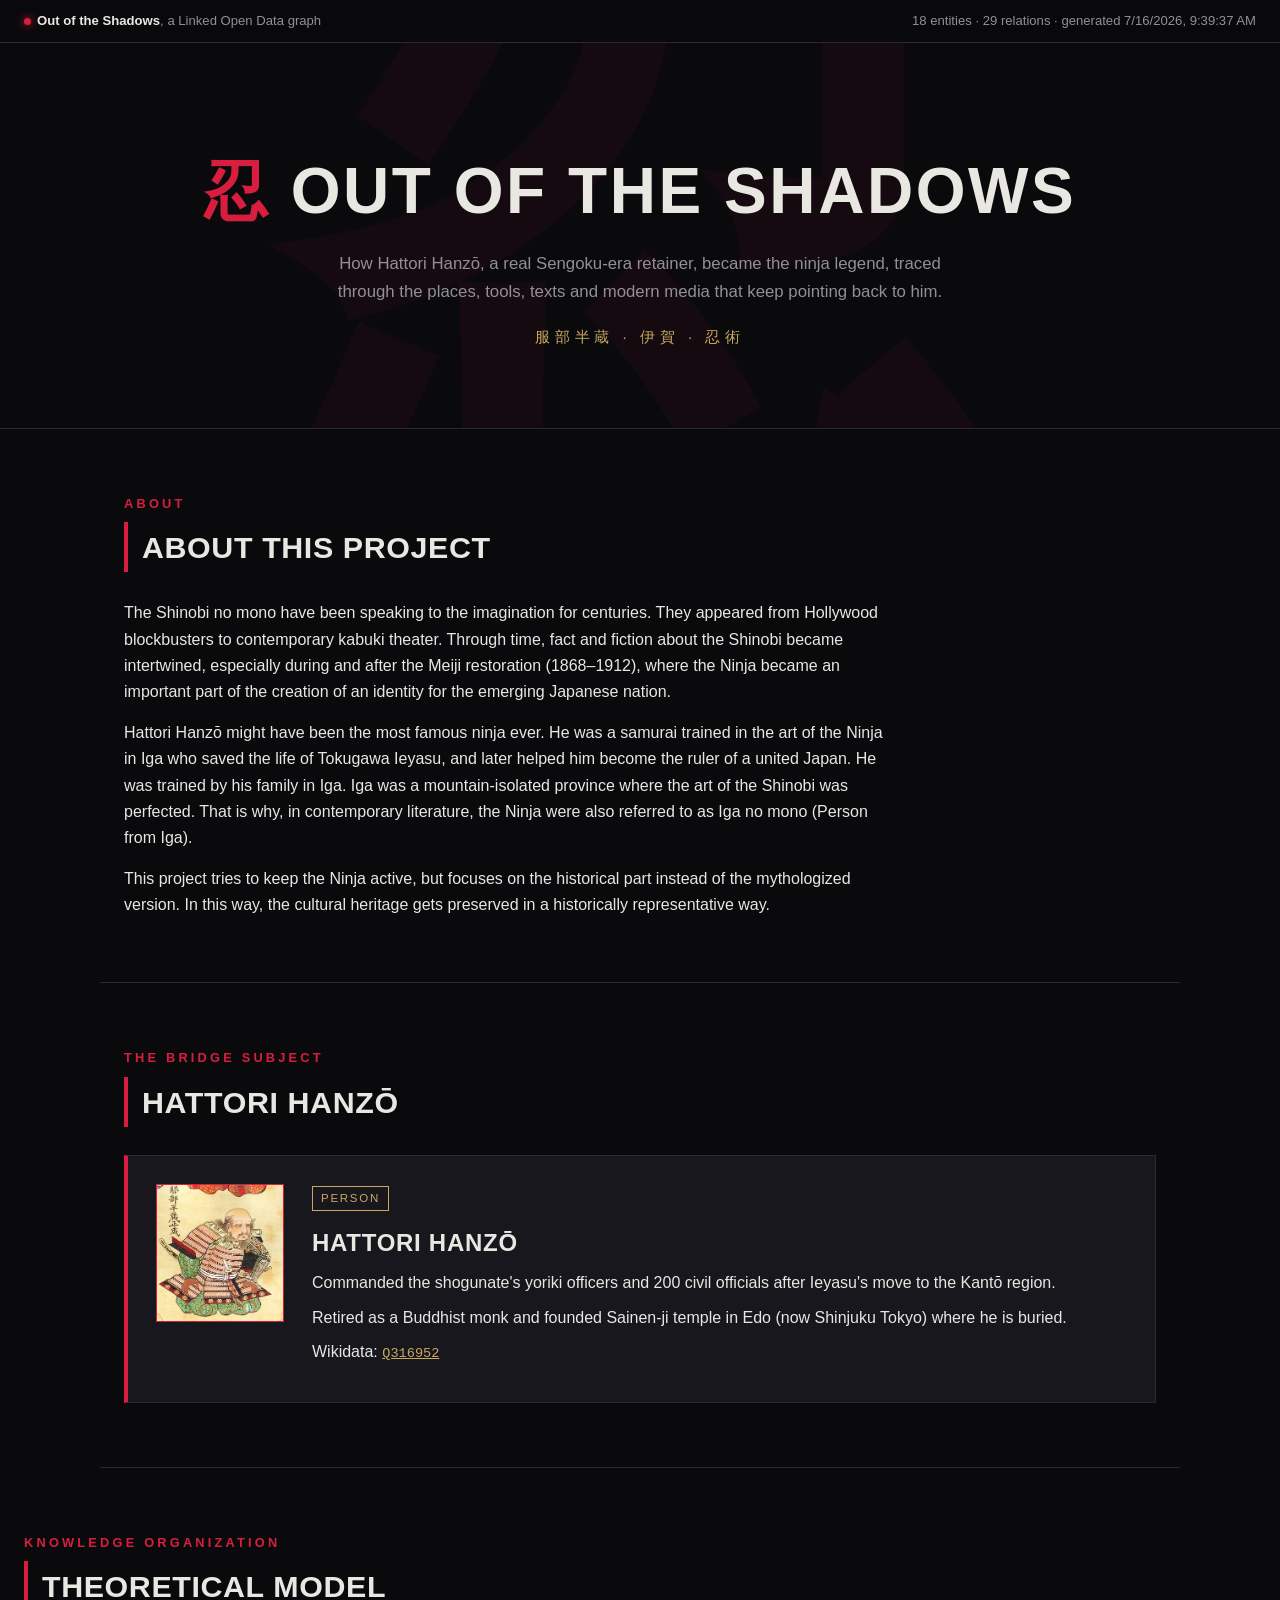
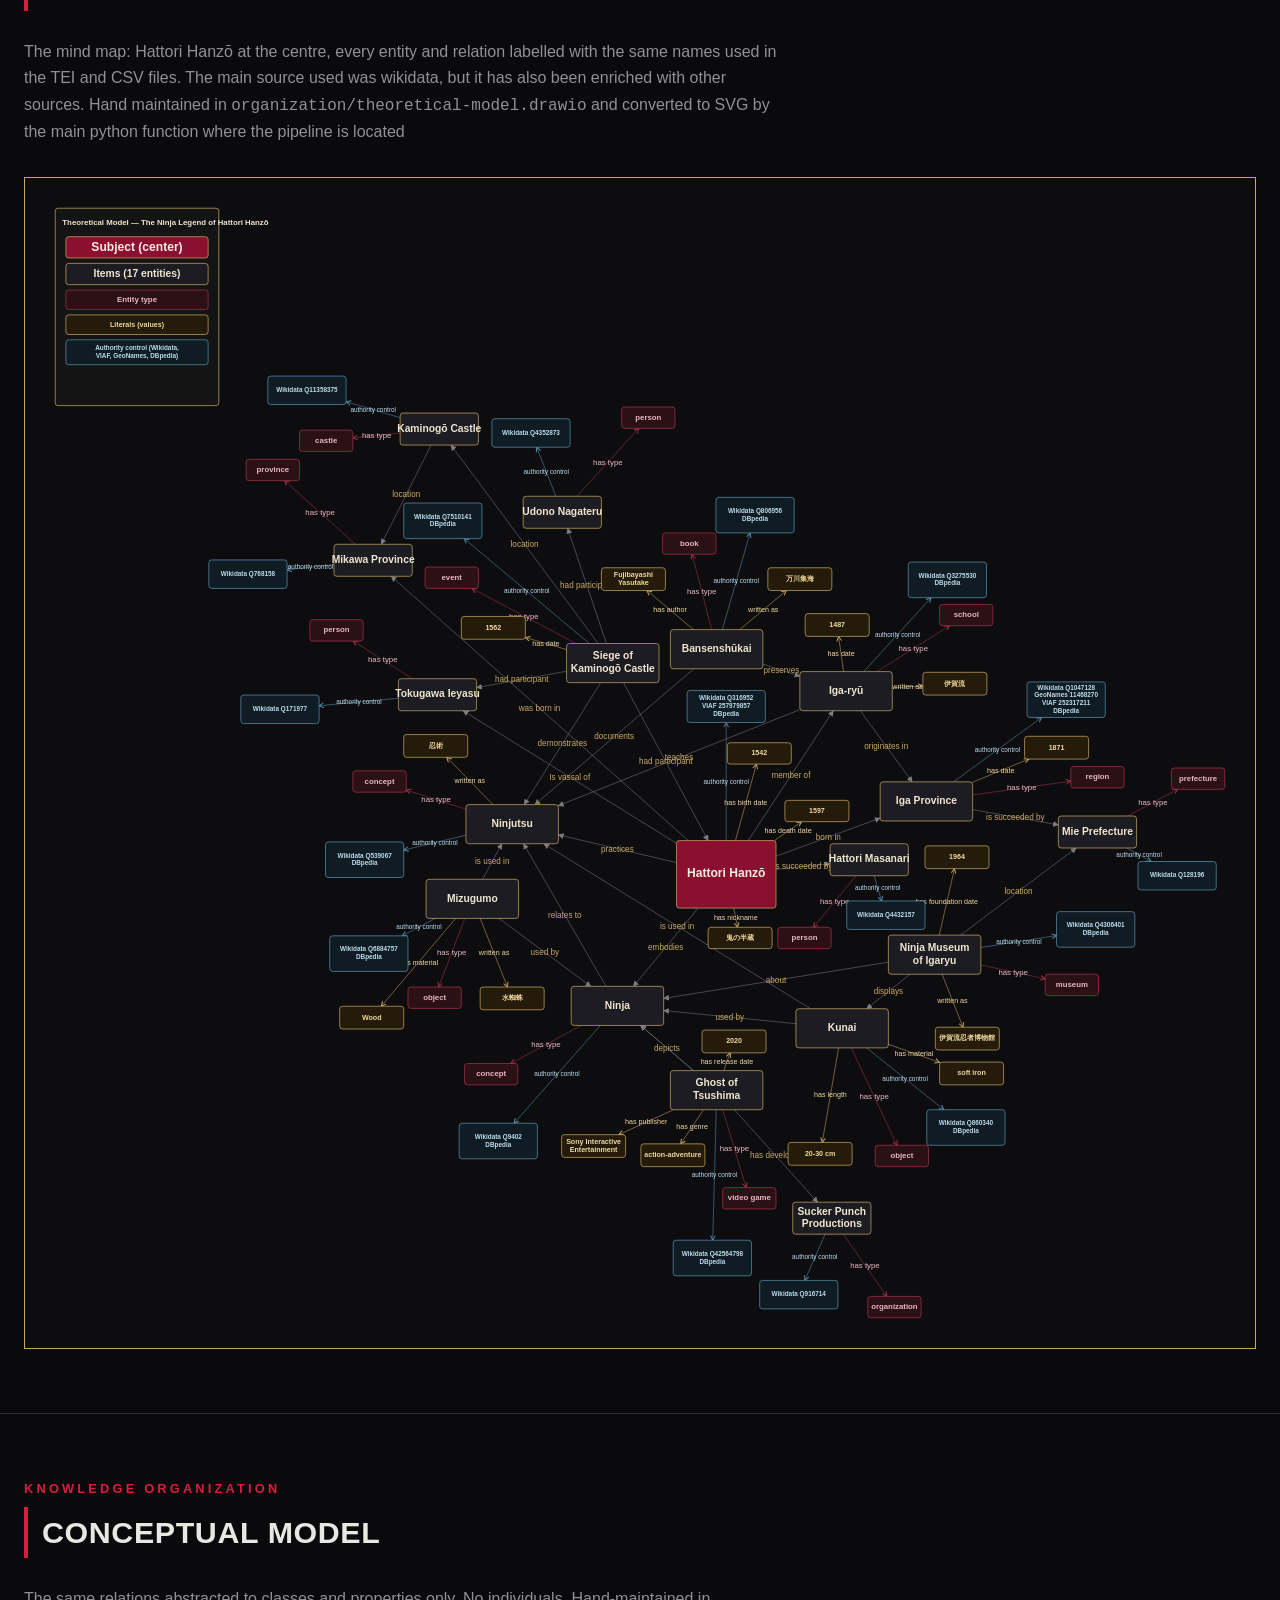
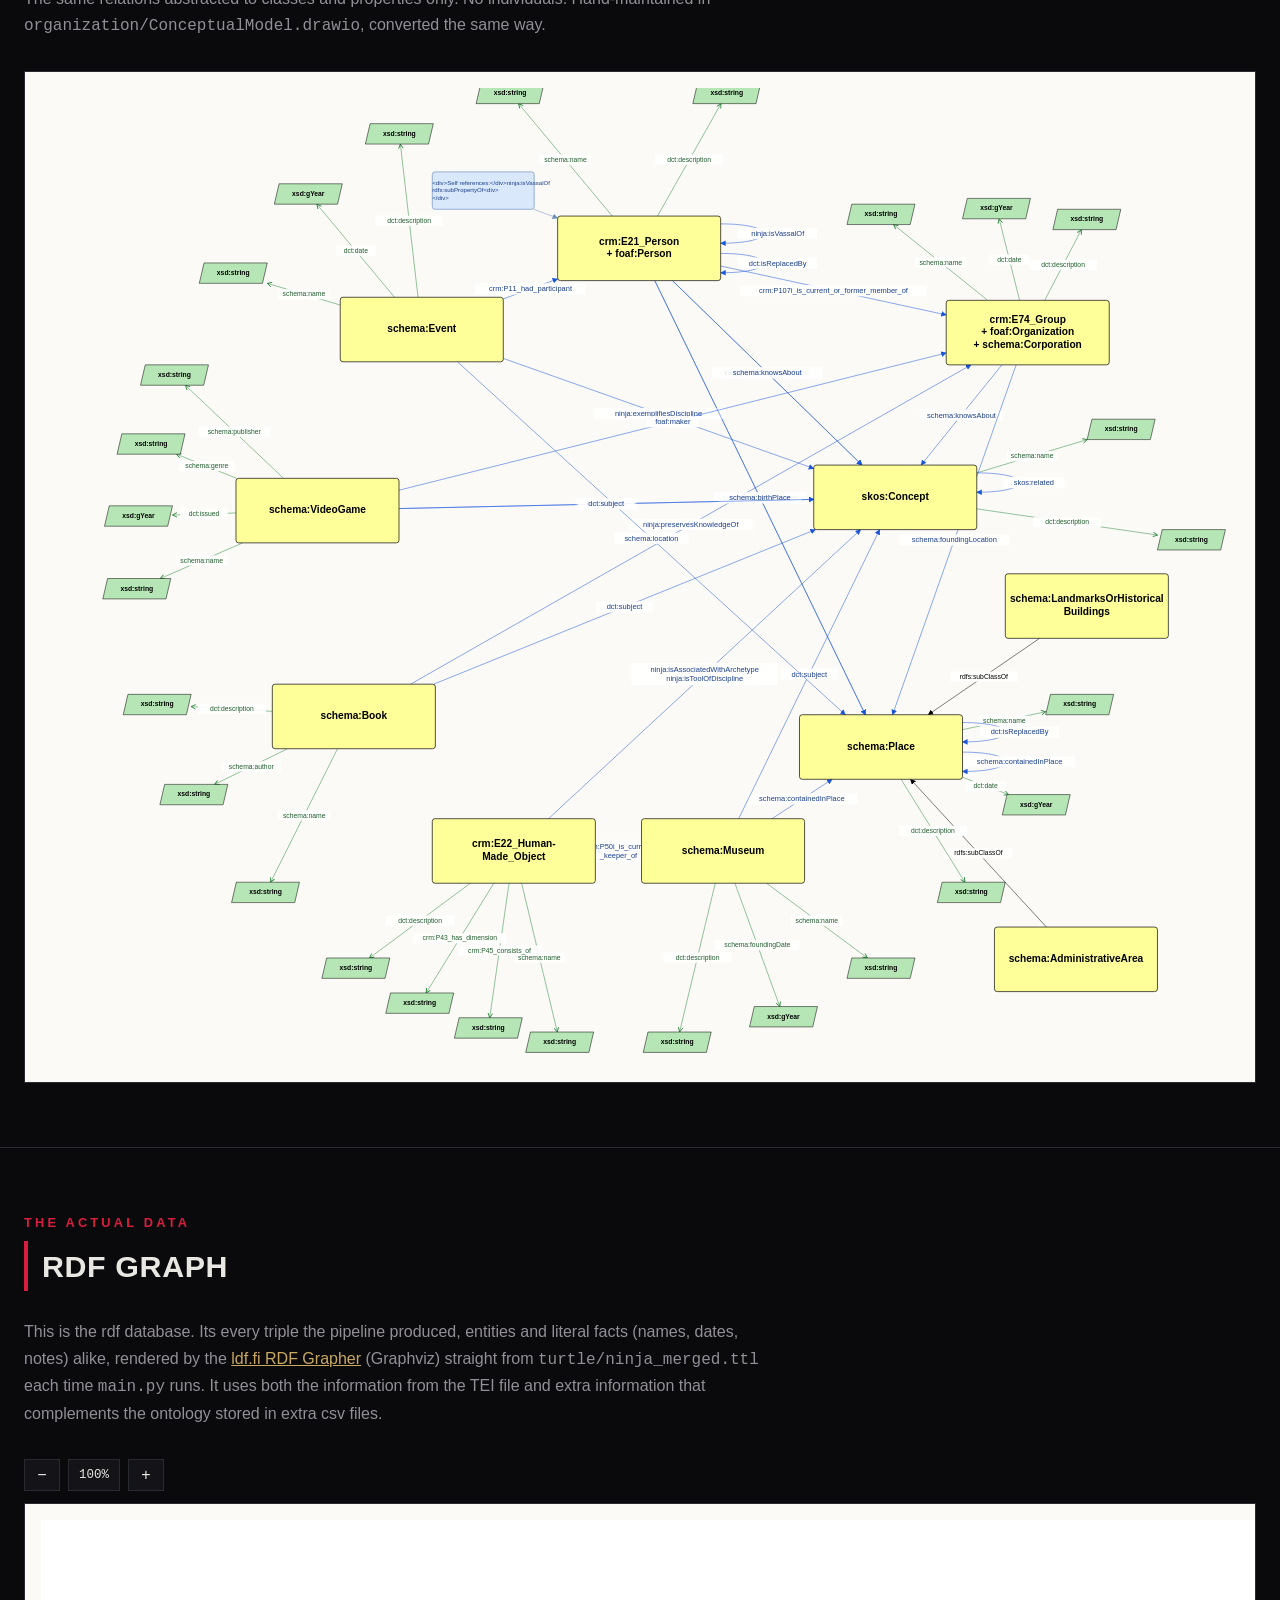
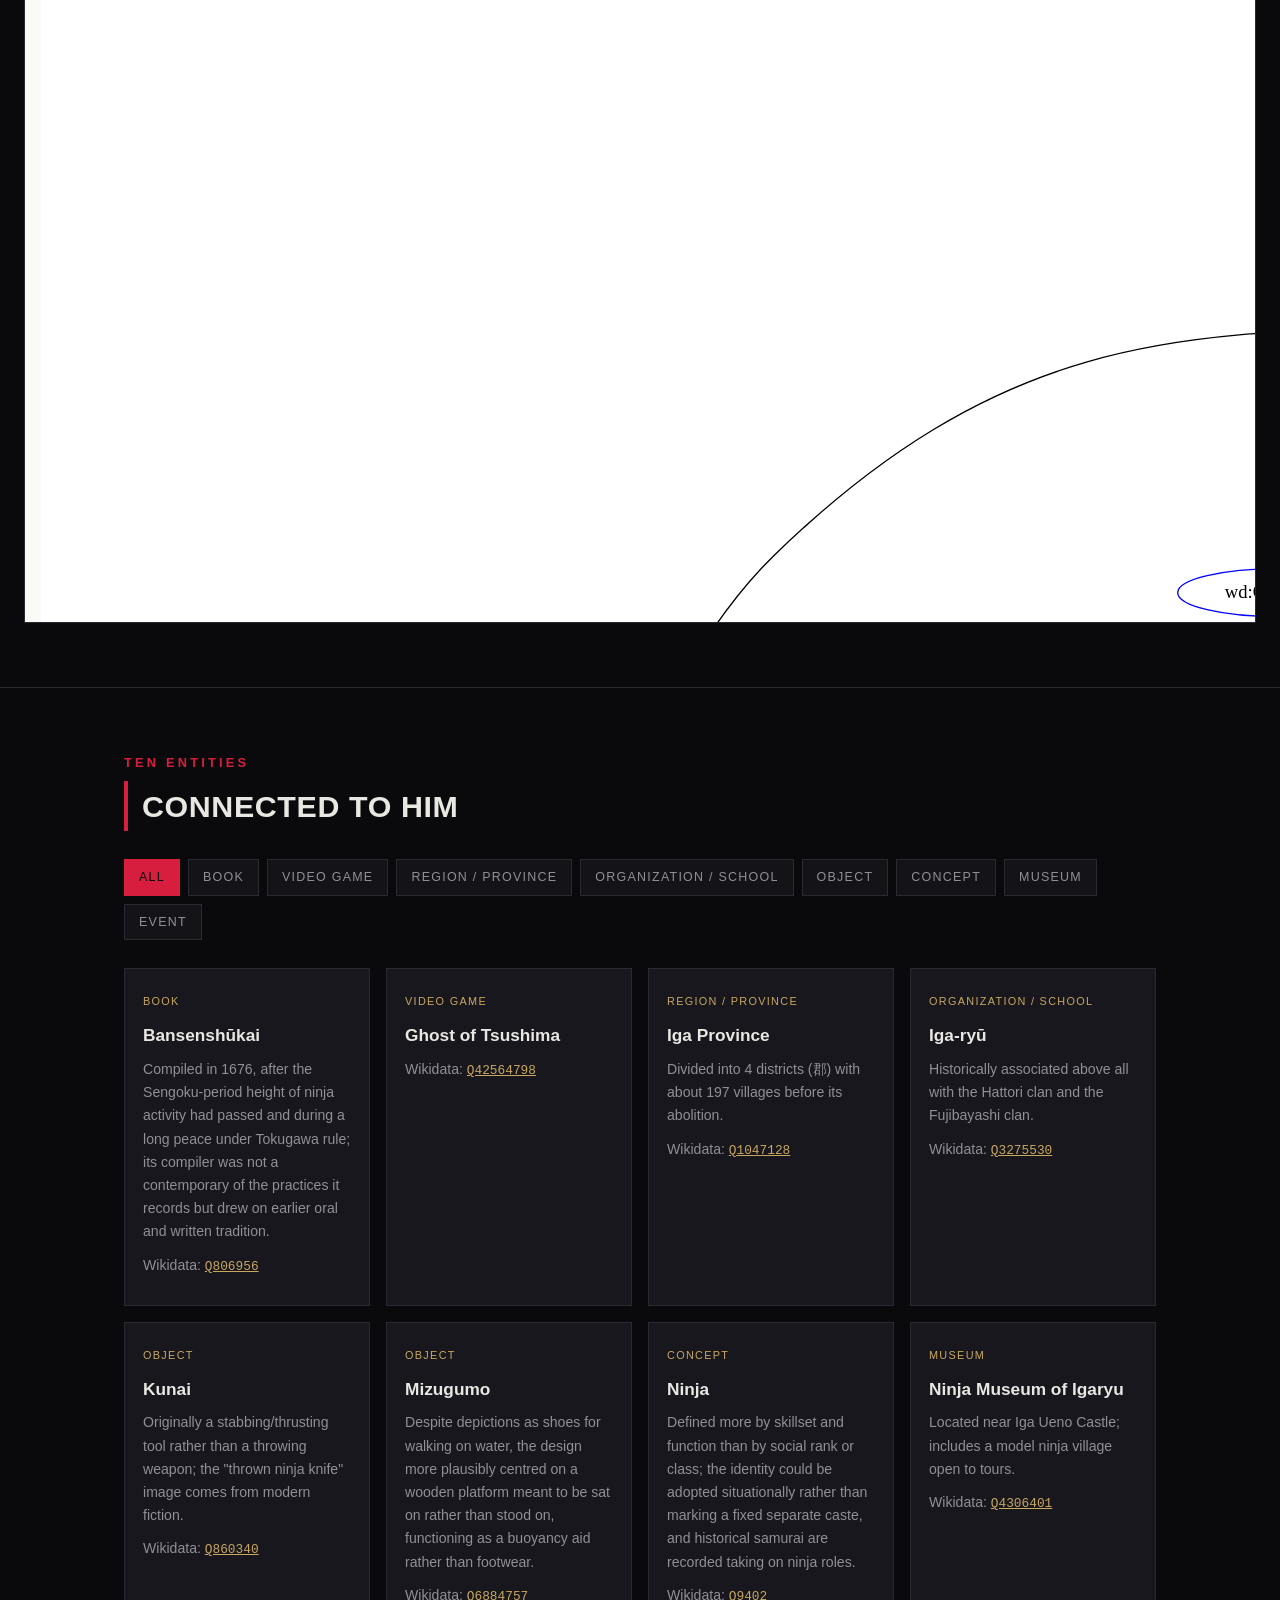
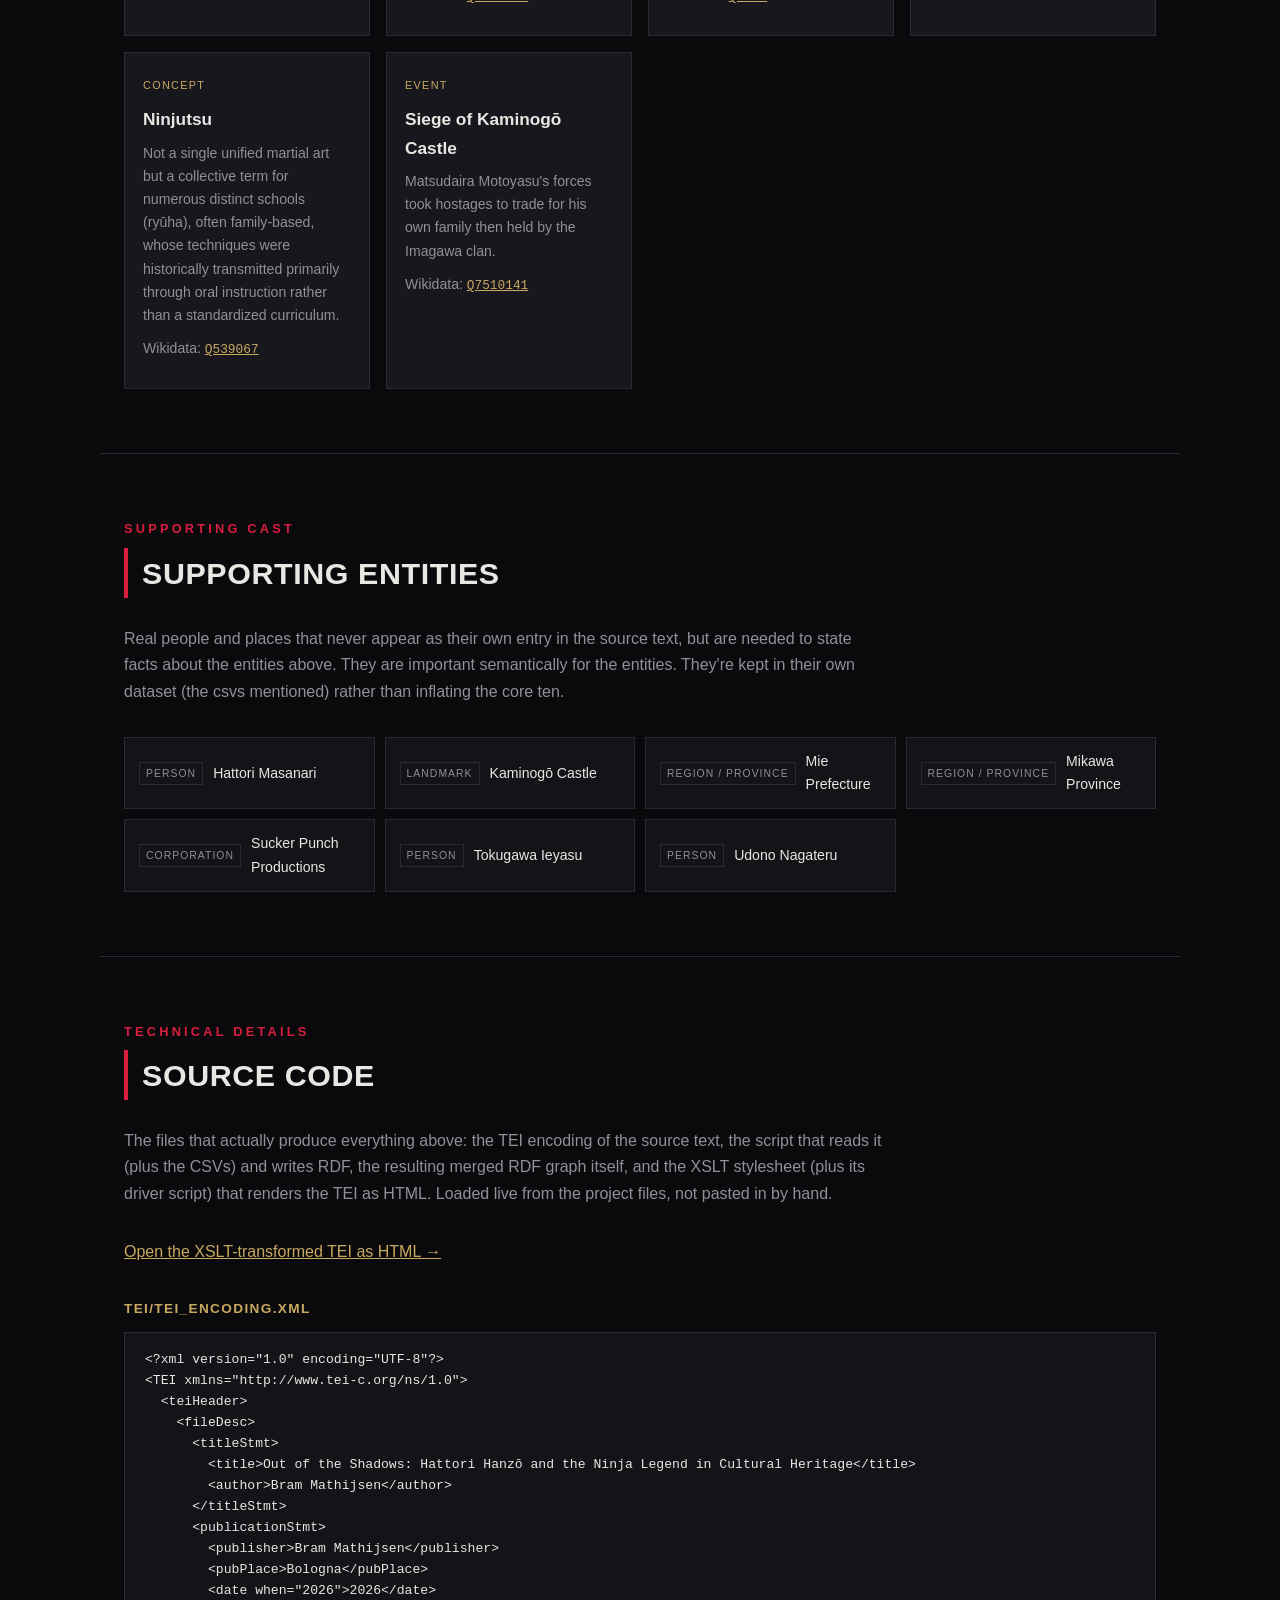
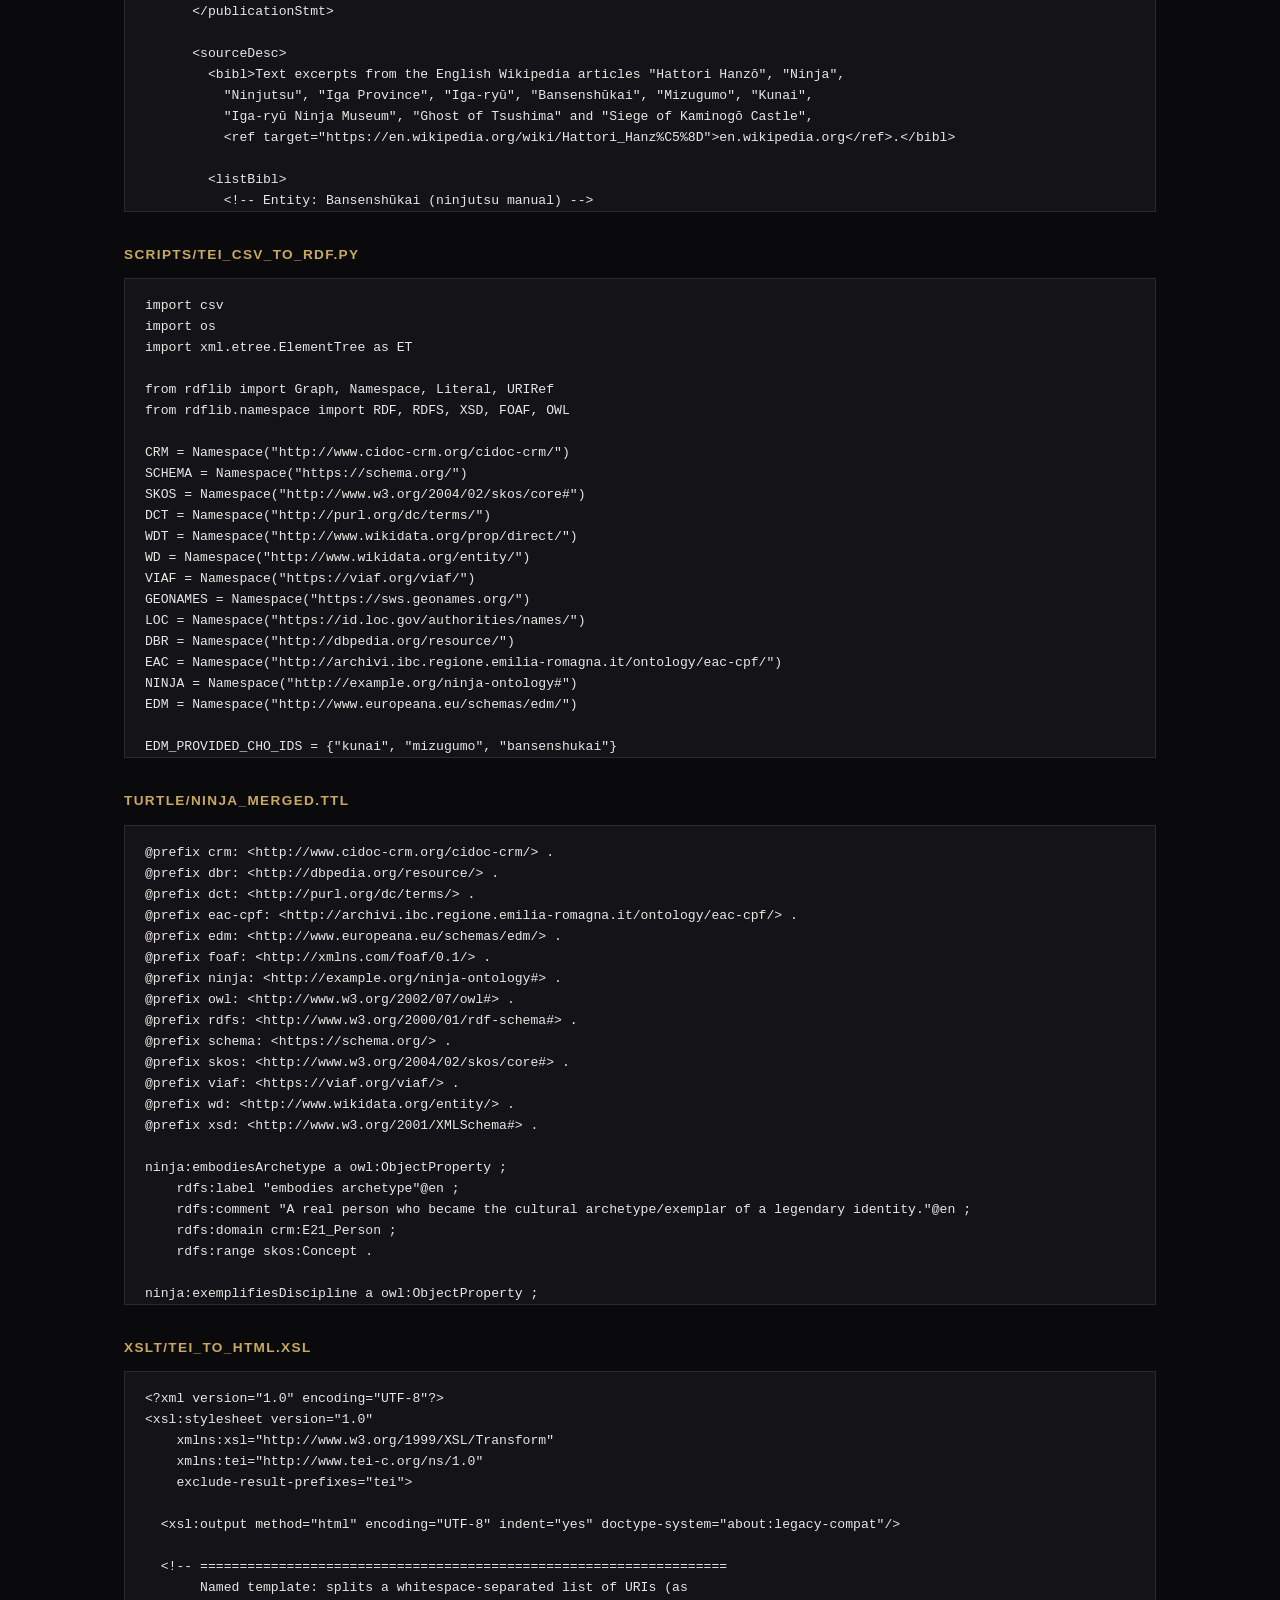
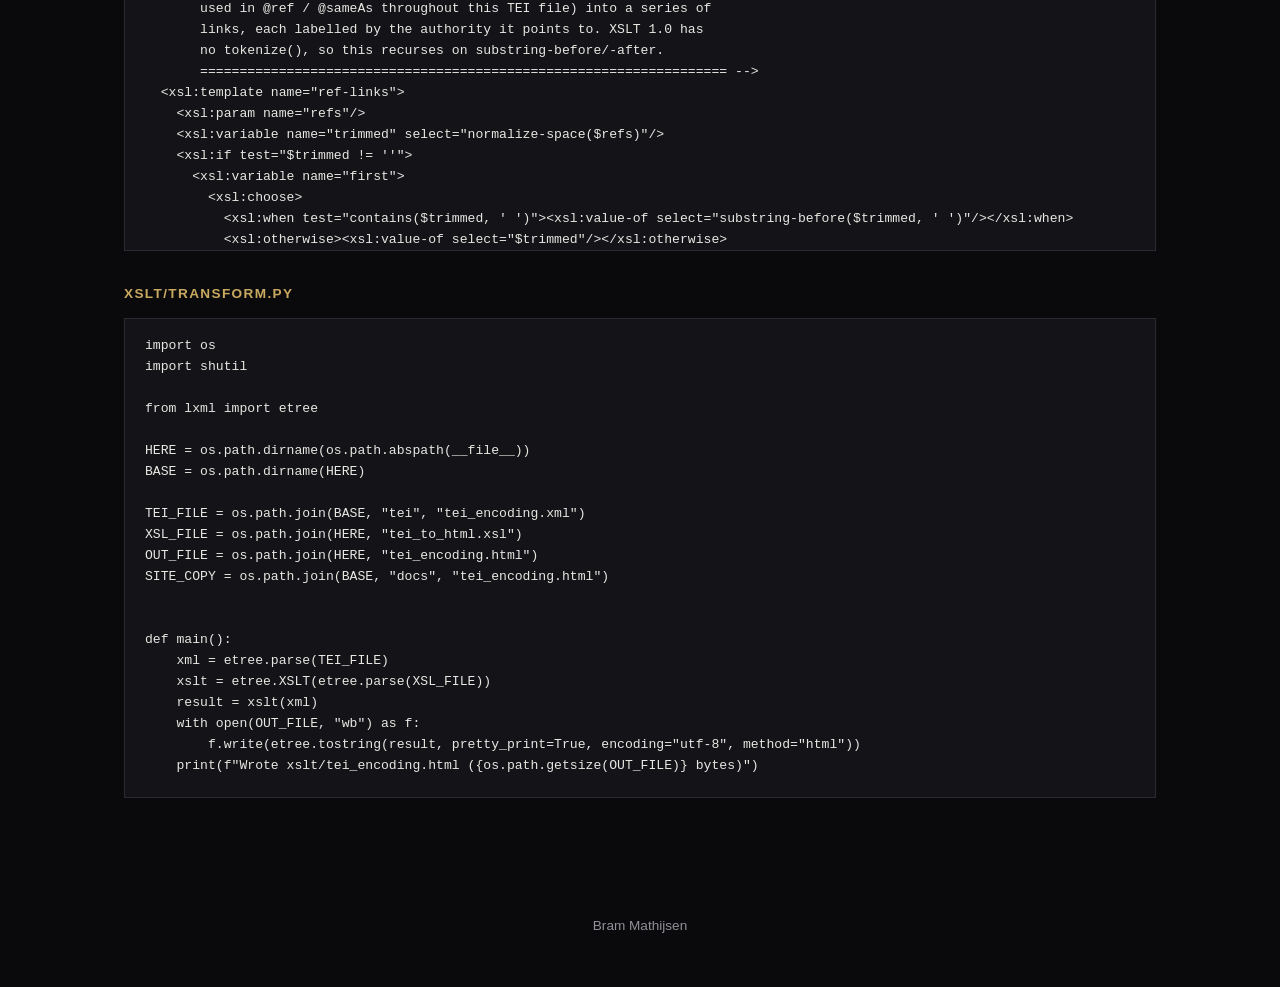
==== commit 5b8055f5: "zoom fix" ====
--- a/docs/index.html
+++ b/docs/index.html
@@ -100,8 +100,13 @@
       (Graphviz) straight from <code>turtle/ninja_merged.ttl</code> each
       time <code>main.py</code> runs. It uses both the information from the TEI file and extra information that complements the ontology stored in extra csv files.
     </p>
-    <div class="diagram-wrap native">
-      <img src="assets/rdf-graph.svg" alt="Full RDF graph: every entity and literal-valued fact in the merged Turtle output, laid out by Graphviz">
+    <div class="zoom-controls">
+      <button type="button" id="rdf-zoom-out" aria-label="Zoom out">&minus;</button>
+      <button type="button" id="rdf-zoom-reset" aria-label="Reset zoom">100%</button>
+      <button type="button" id="rdf-zoom-in" aria-label="Zoom in">+</button>
+    </div>
+    <div class="diagram-wrap native" id="rdf-graph-wrap">
+      <img src="assets/rdf-graph.svg" alt="Full RDF graph: every entity and literal-valued fact in the merged Turtle output, laid out by Graphviz" id="rdf-graph-img" draggable="false">
     </div>
   </section>
 
--- a/docs/css/style.css
+++ b/docs/css/style.css
@@ -199,12 +199,50 @@
 .diagram-wrap.native {
   max-height: 720px;
   overflow-y: auto;
+  cursor: grab;
+}
+
+.diagram-wrap.native.grabbing {
+  cursor: grabbing;
 }
 
 .diagram-wrap.native img {
+  -webkit-user-drag: none;
+  user-select: none;
   width: auto;
   max-width: none;
   min-width: 0;
+}
+
+.zoom-controls {
+  display: flex;
+  align-items: center;
+  gap: 8px;
+  margin-bottom: 12px;
+}
+
+.zoom-controls button {
+  font: inherit;
+  font-size: 1rem;
+  color: var(--text);
+  background: var(--bg-alt);
+  border: 1px solid var(--border);
+  width: 36px;
+  height: 32px;
+  cursor: pointer;
+  transition: border-color 0.15s, color 0.15s;
+}
+
+.zoom-controls button:hover {
+  border-color: var(--gold);
+  color: var(--gold);
+}
+
+.zoom-controls button#rdf-zoom-reset {
+  width: auto;
+  padding: 0 10px;
+  font-size: 0.78rem;
+  font-family: "Cascadia Code", "SFMono-Regular", Consolas, monospace;
 }
 
 /* ---- Subject card ---- */
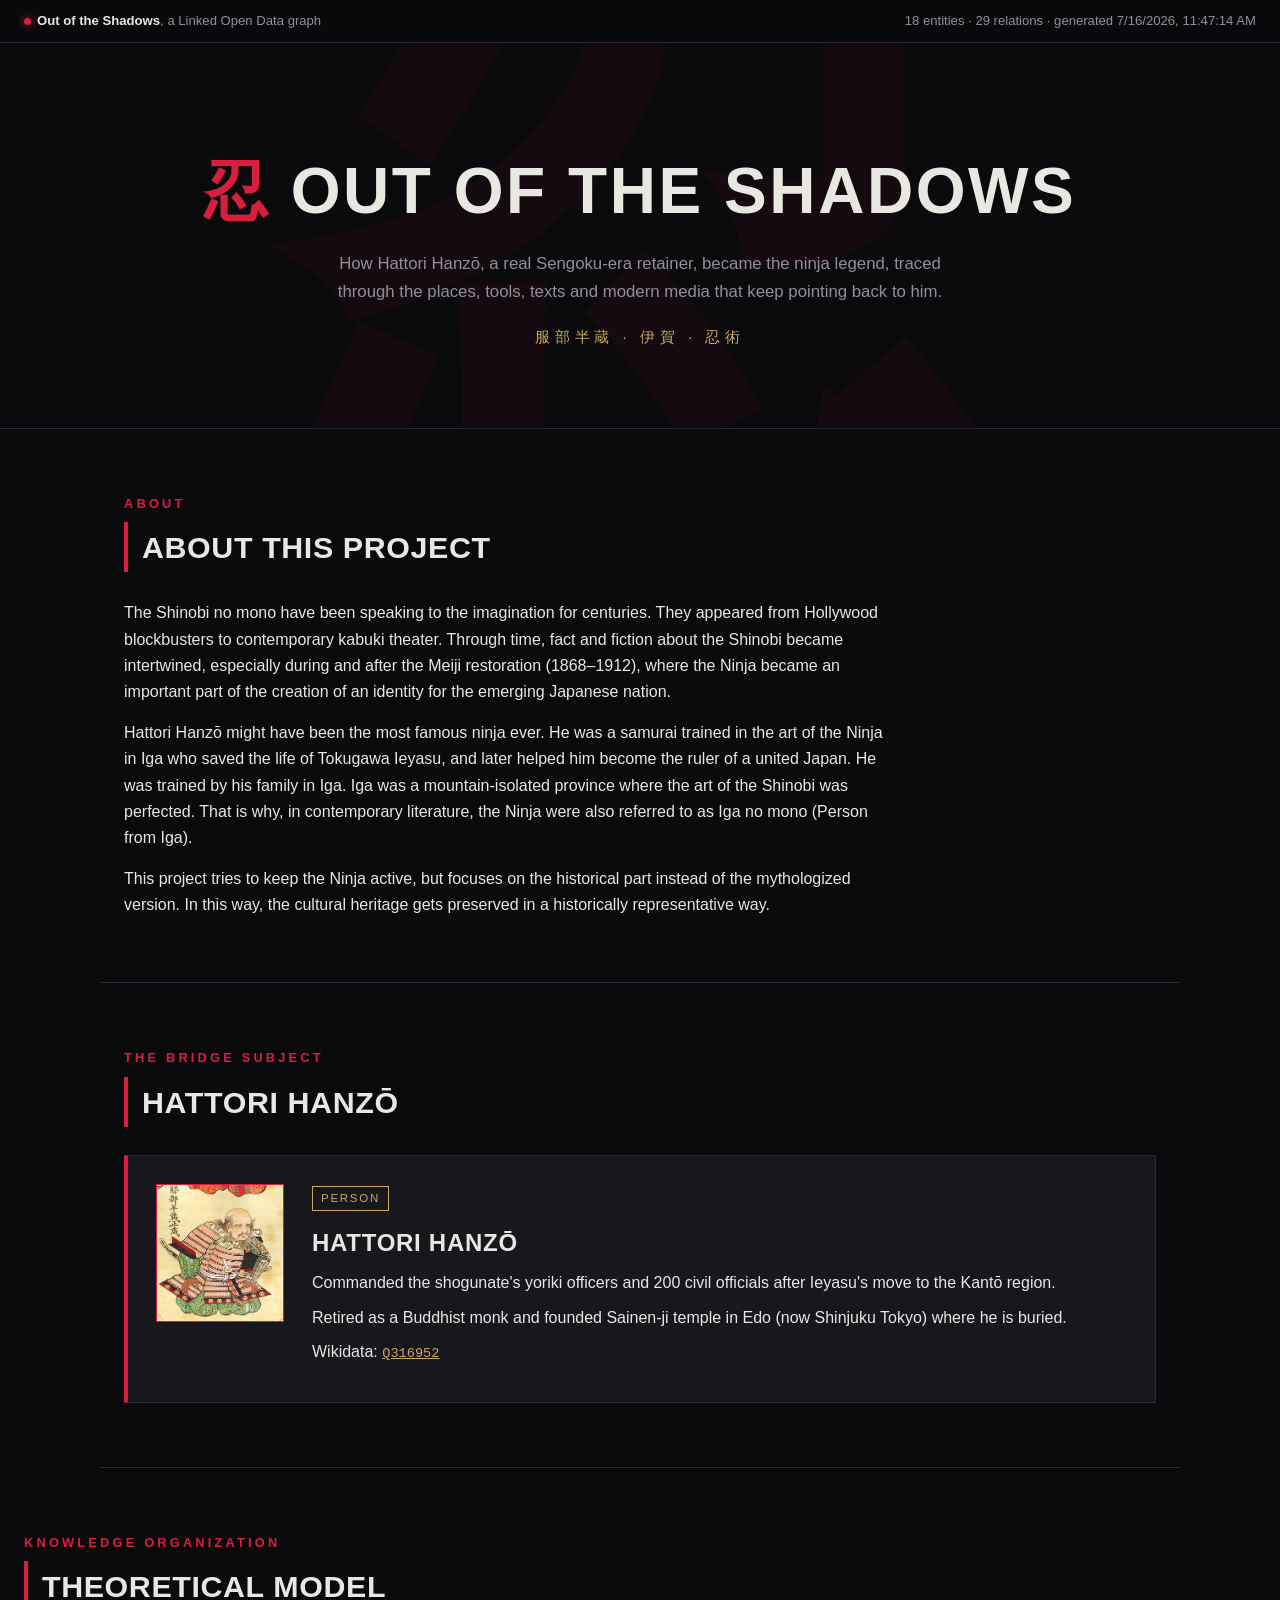
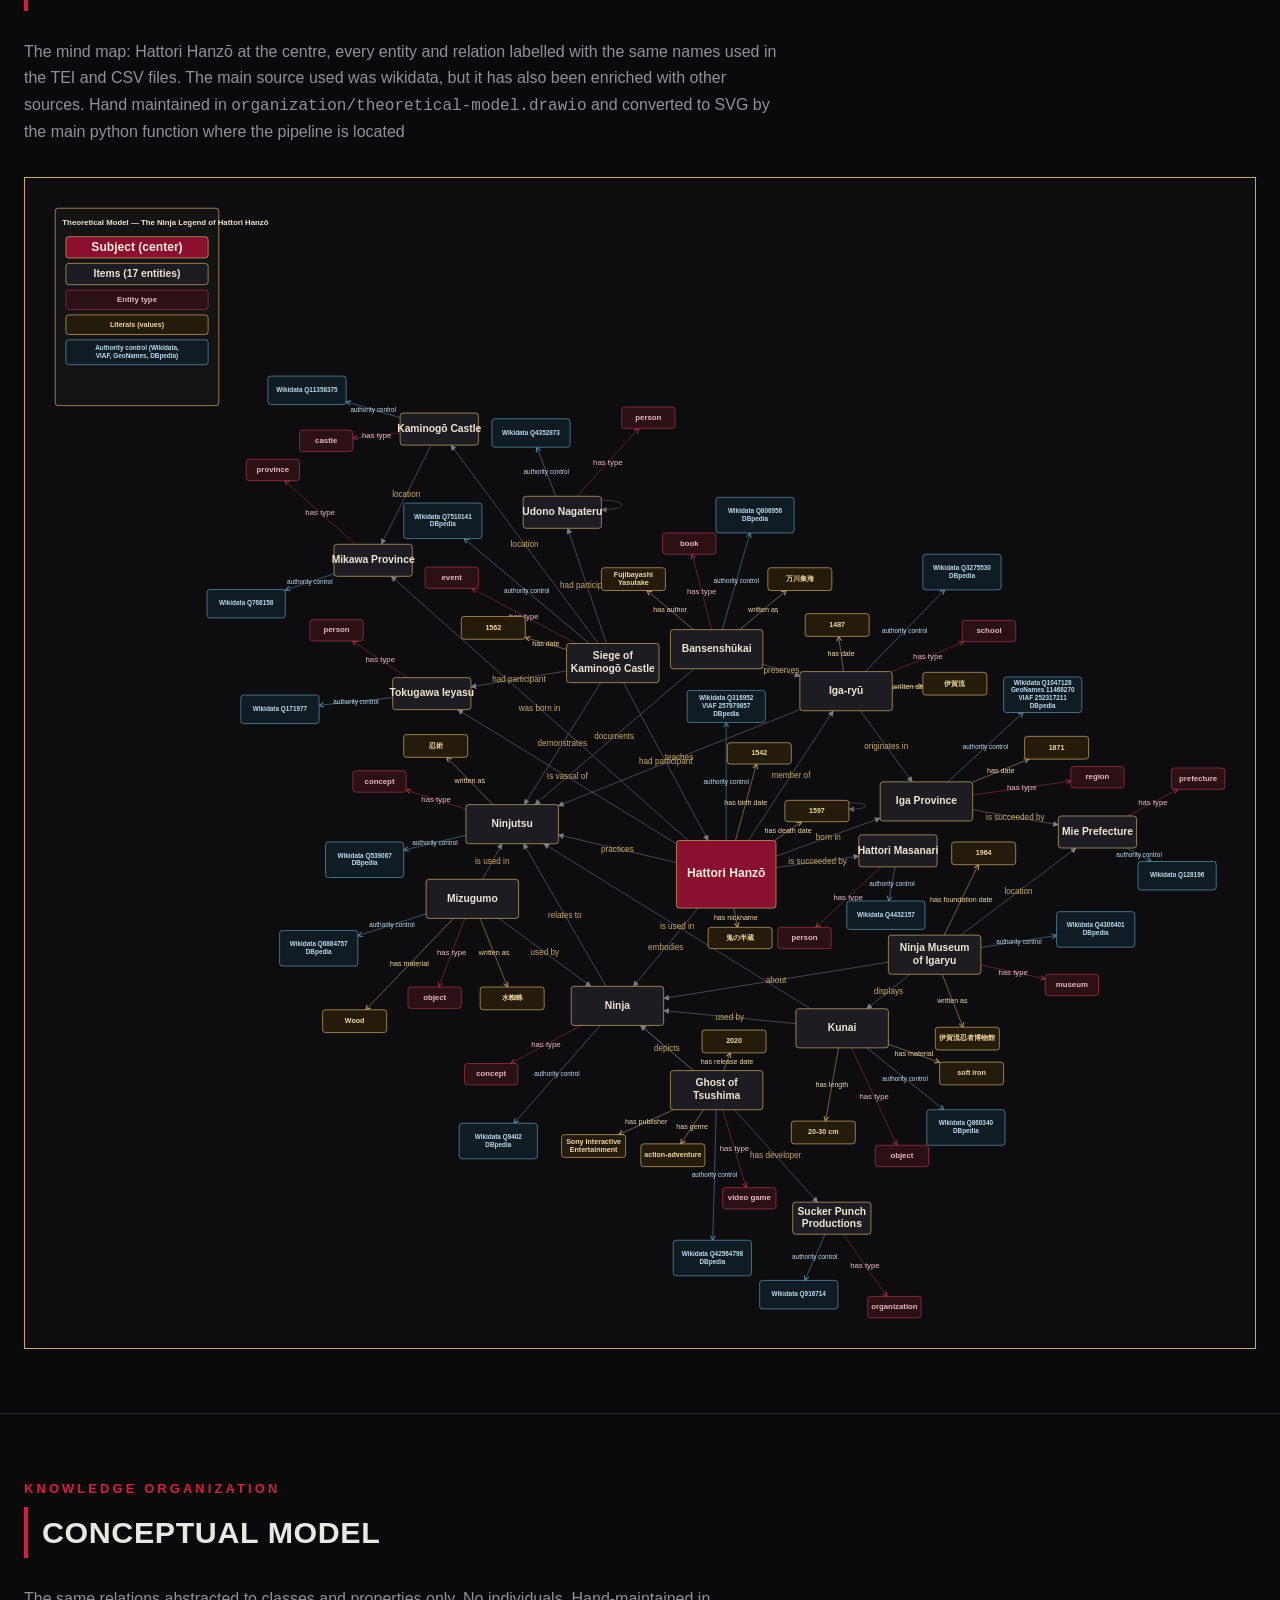
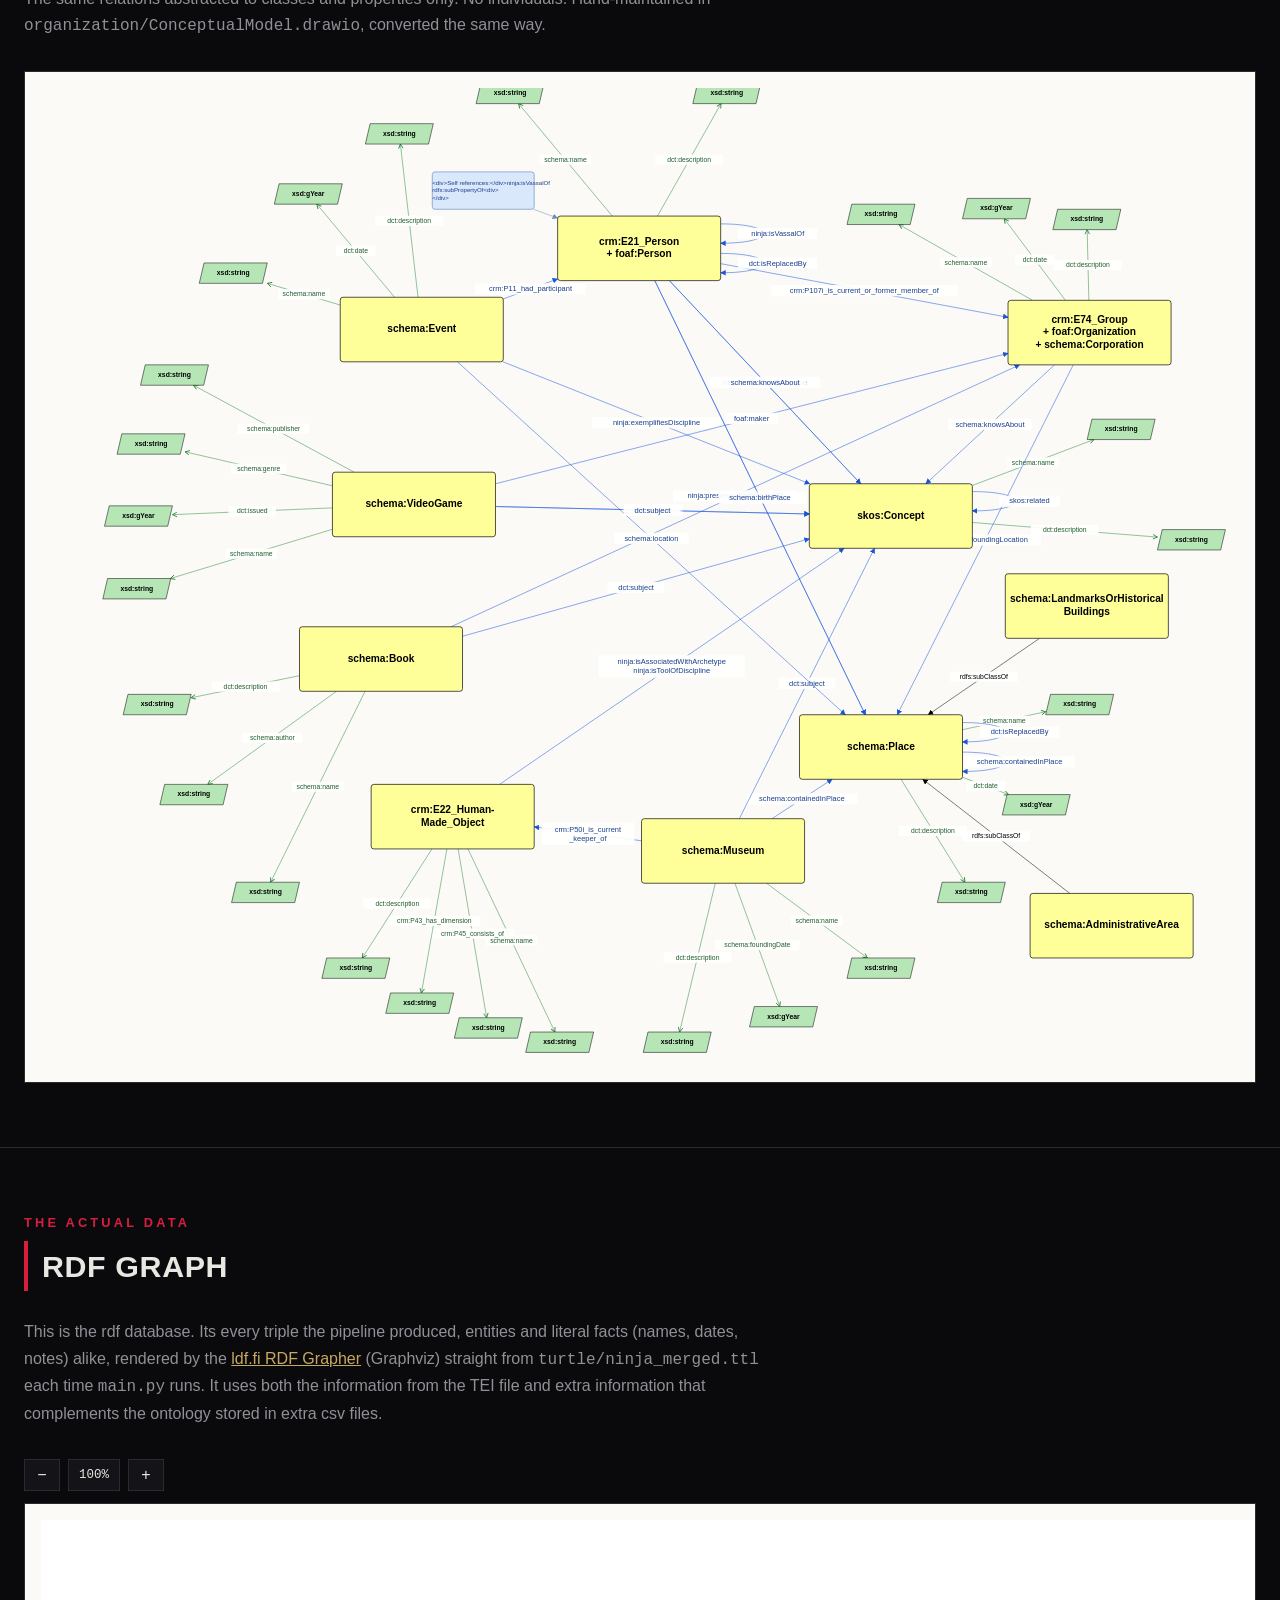
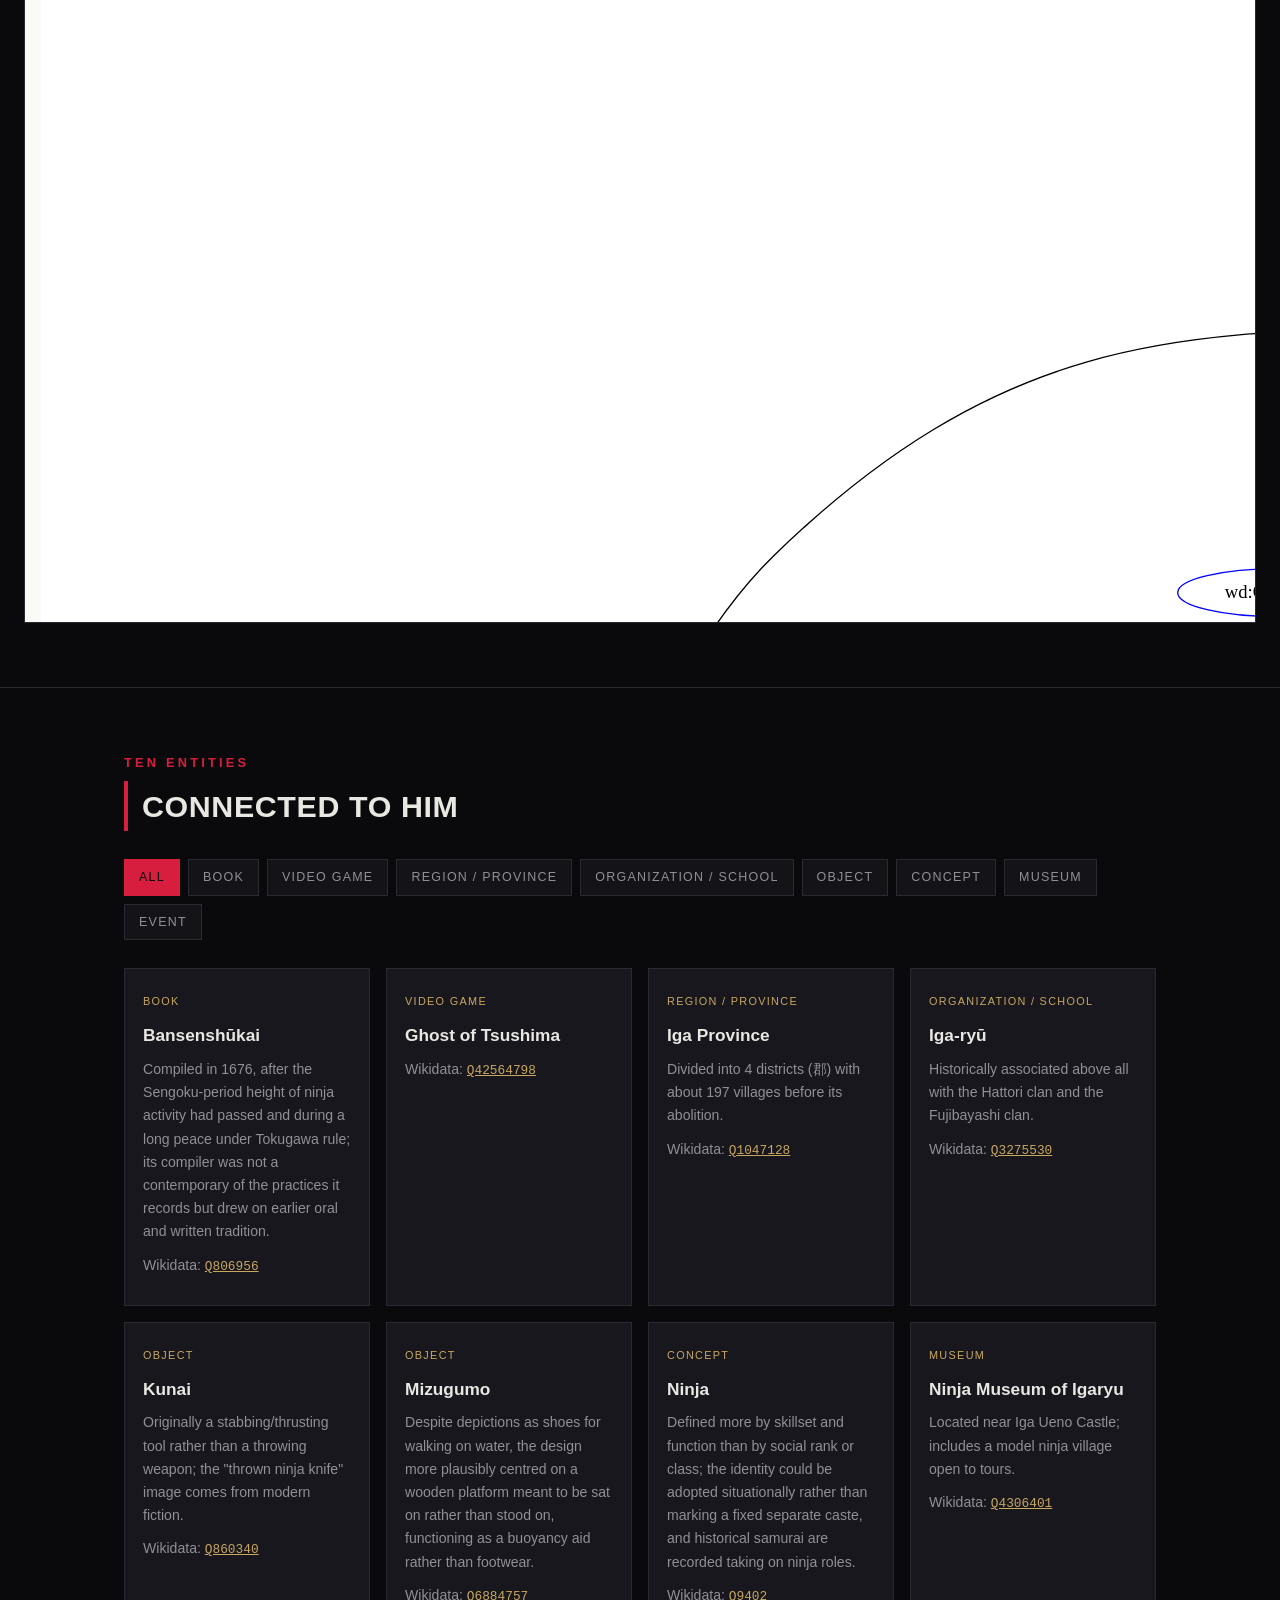
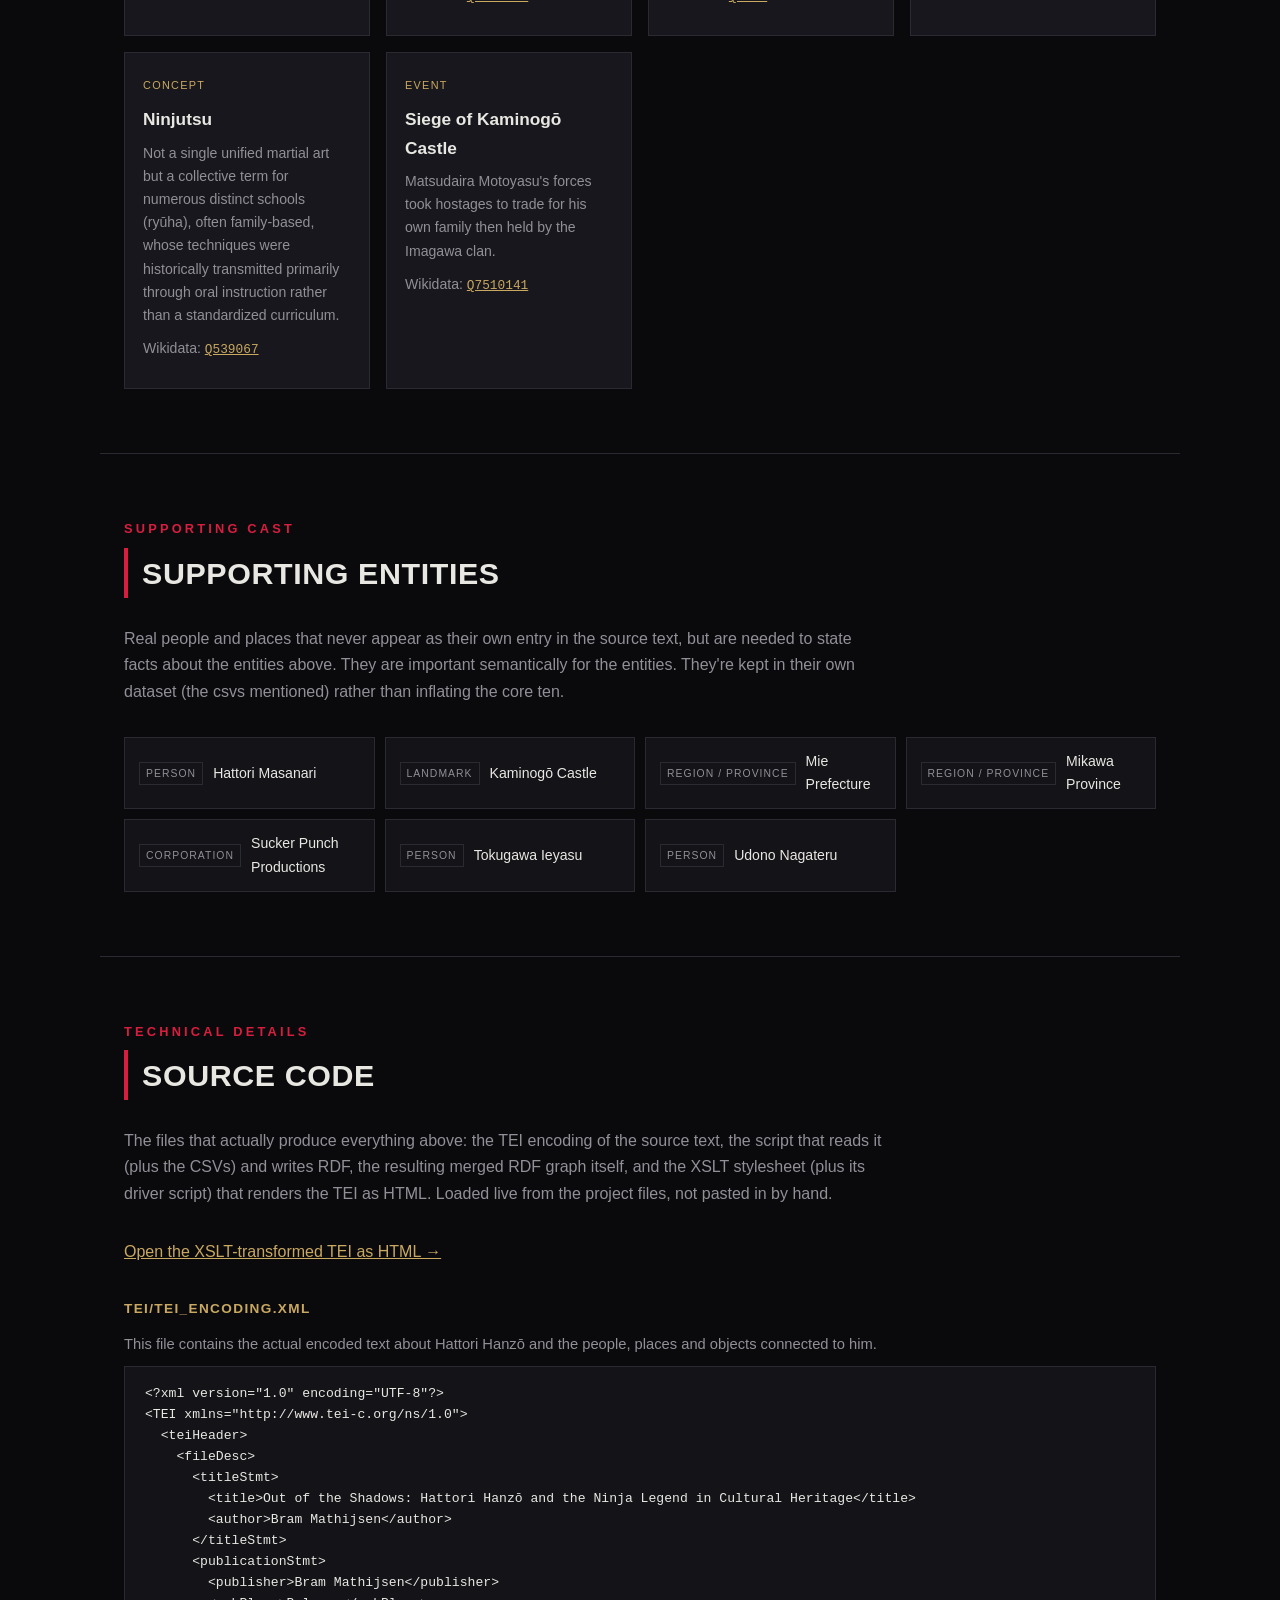
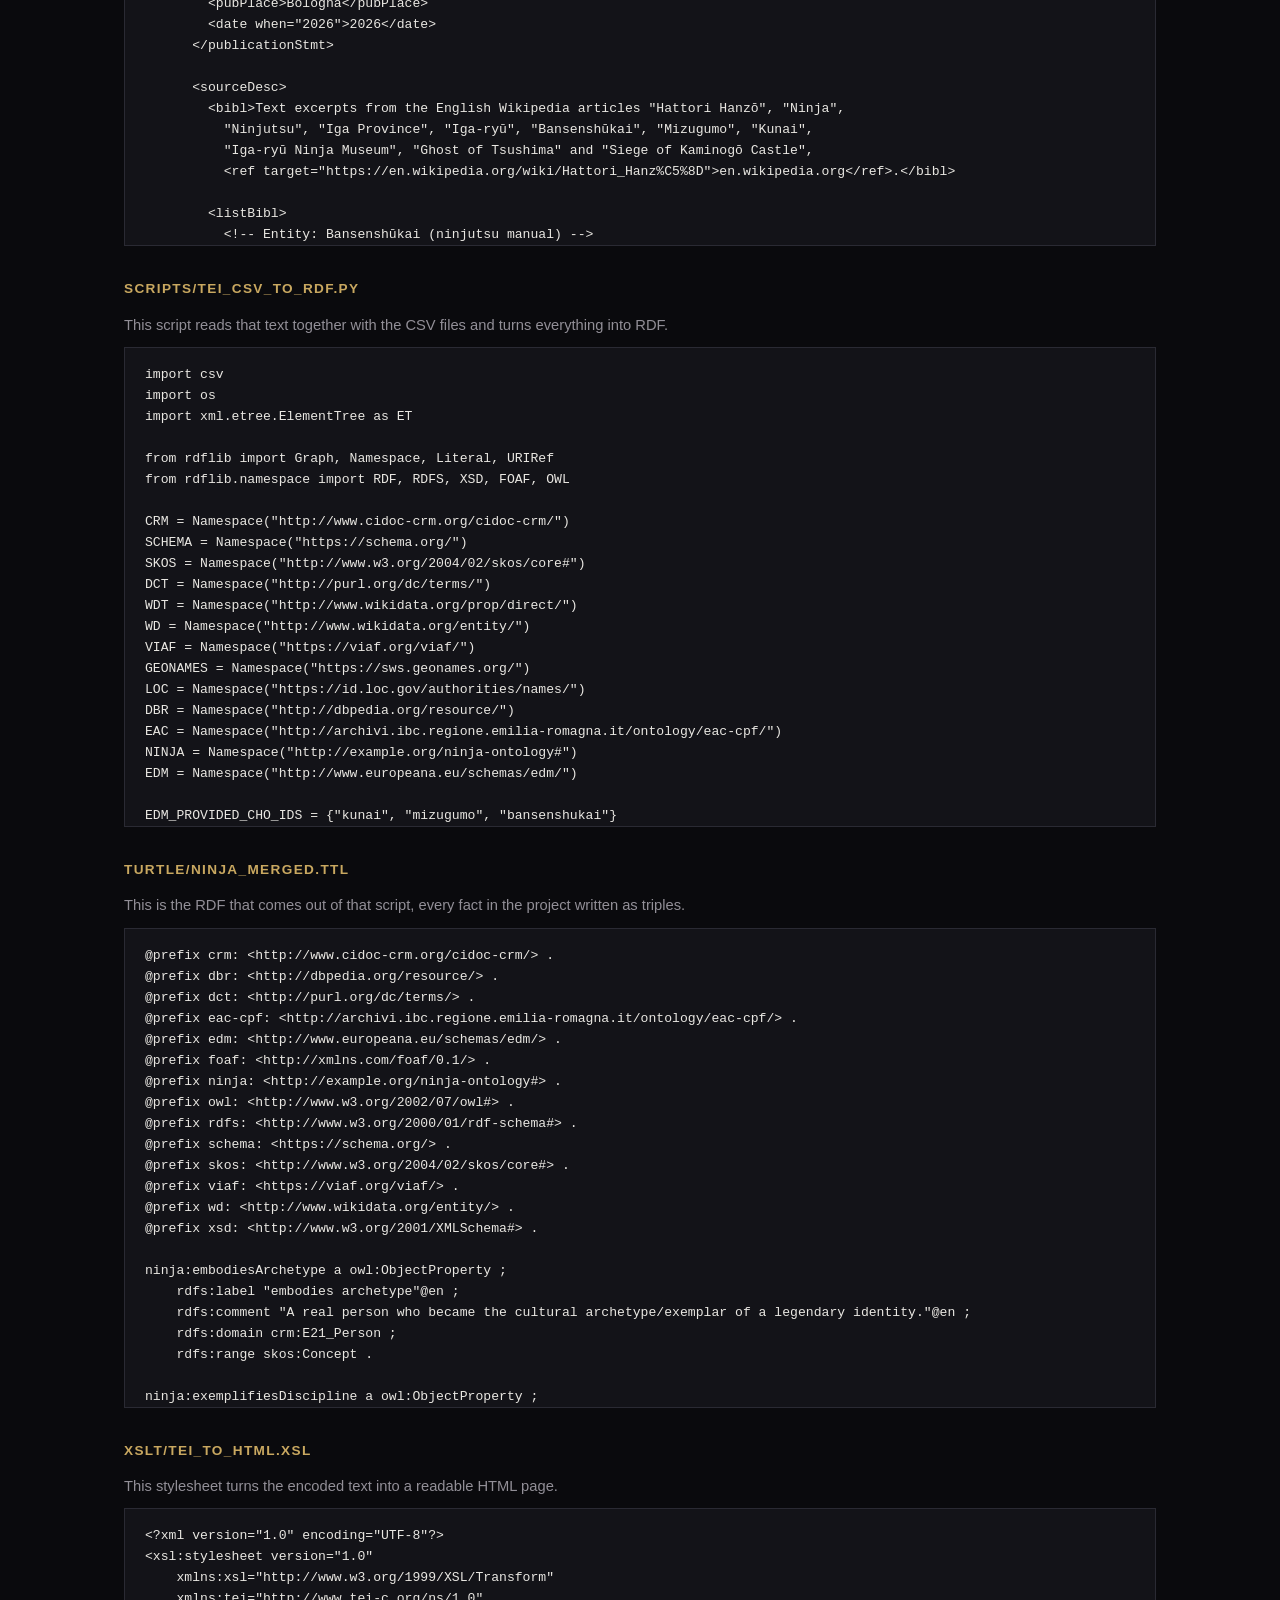
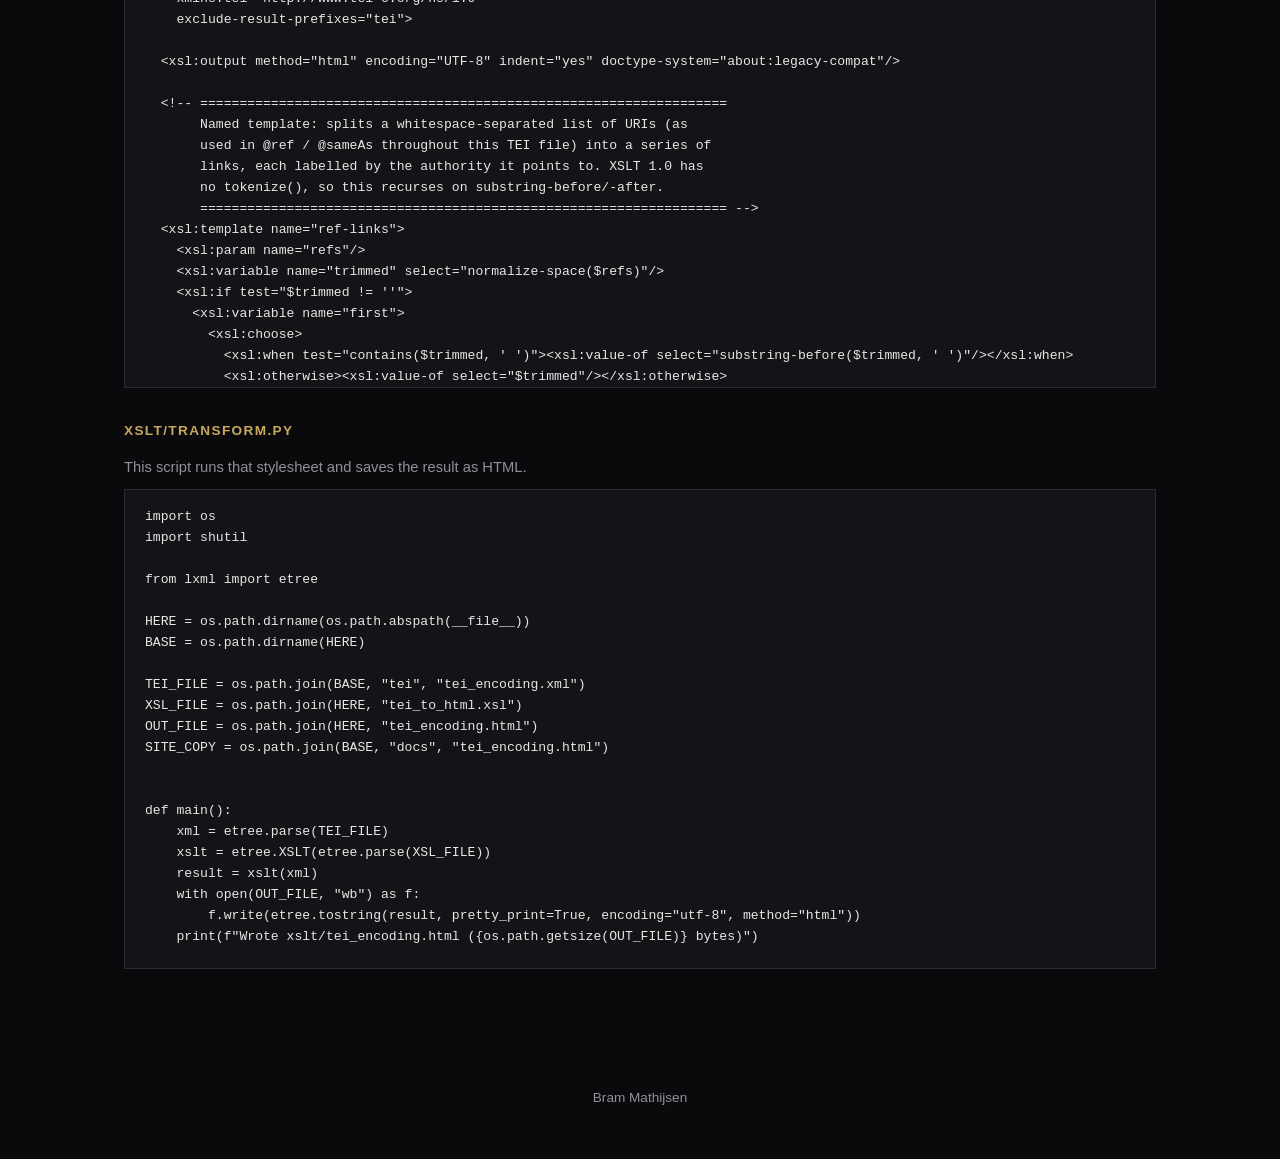
==== commit f773c174: "last changes" ====
--- a/docs/index.html
+++ b/docs/index.html
@@ -140,14 +140,19 @@
     </p>
     <p class="lede"><a href="tei_encoding.html" target="_blank" rel="noopener">Open the XSLT-transformed TEI as HTML &#8594;</a></p>
     <h3 class="code-heading">tei/tei_encoding.xml</h3>
+    <p class="code-caption">This file contains the actual encoded text about Hattori Hanzō and the people, places and objects connected to him.</p>
     <pre class="code-block"><code id="code-tei">Loading…</code></pre>
     <h3 class="code-heading">scripts/tei_csv_to_rdf.py</h3>
+    <p class="code-caption">This script reads that text together with the CSV files and turns everything into RDF.</p>
     <pre class="code-block"><code id="code-script">Loading…</code></pre>
     <h3 class="code-heading">turtle/ninja_merged.ttl</h3>
+    <p class="code-caption">This is the RDF that comes out of that script, every fact in the project written as triples.</p>
     <pre class="code-block"><code id="code-turtle">Loading…</code></pre>
     <h3 class="code-heading">xslt/tei_to_html.xsl</h3>
+    <p class="code-caption">This stylesheet turns the encoded text into a readable HTML page.</p>
     <pre class="code-block"><code id="code-xsl">Loading…</code></pre>
     <h3 class="code-heading">xslt/transform.py</h3>
+    <p class="code-caption">This script runs that stylesheet and saves the result as HTML.</p>
     <pre class="code-block"><code id="code-transform">Loading…</code></pre>
   </section>
 
--- a/docs/css/style.css
+++ b/docs/css/style.css
@@ -395,6 +395,12 @@
 
 .code-heading:first-of-type { margin-top: 0; }
 
+.code-caption {
+  margin: 0 0 10px;
+  color: var(--muted);
+  font-size: 0.92rem;
+}
+
 .code-block {
   margin: 0;
   max-height: 480px;
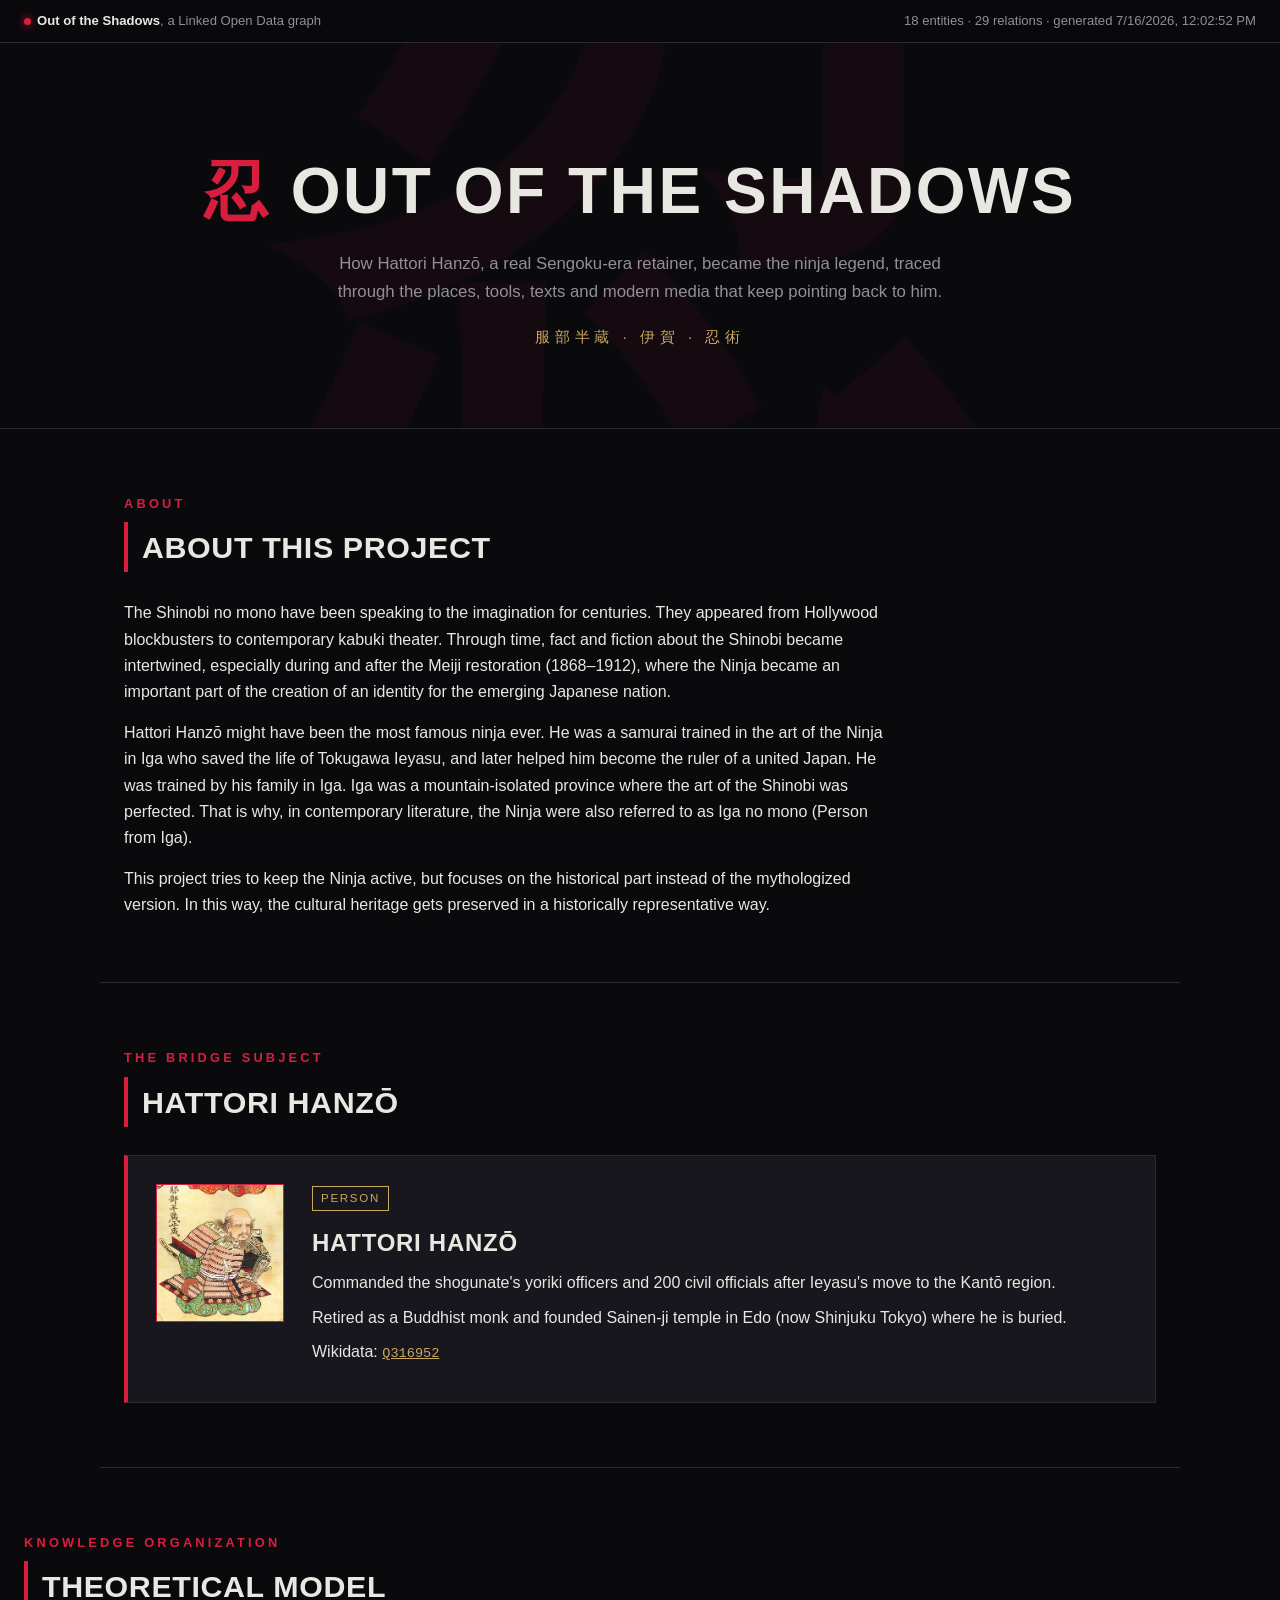
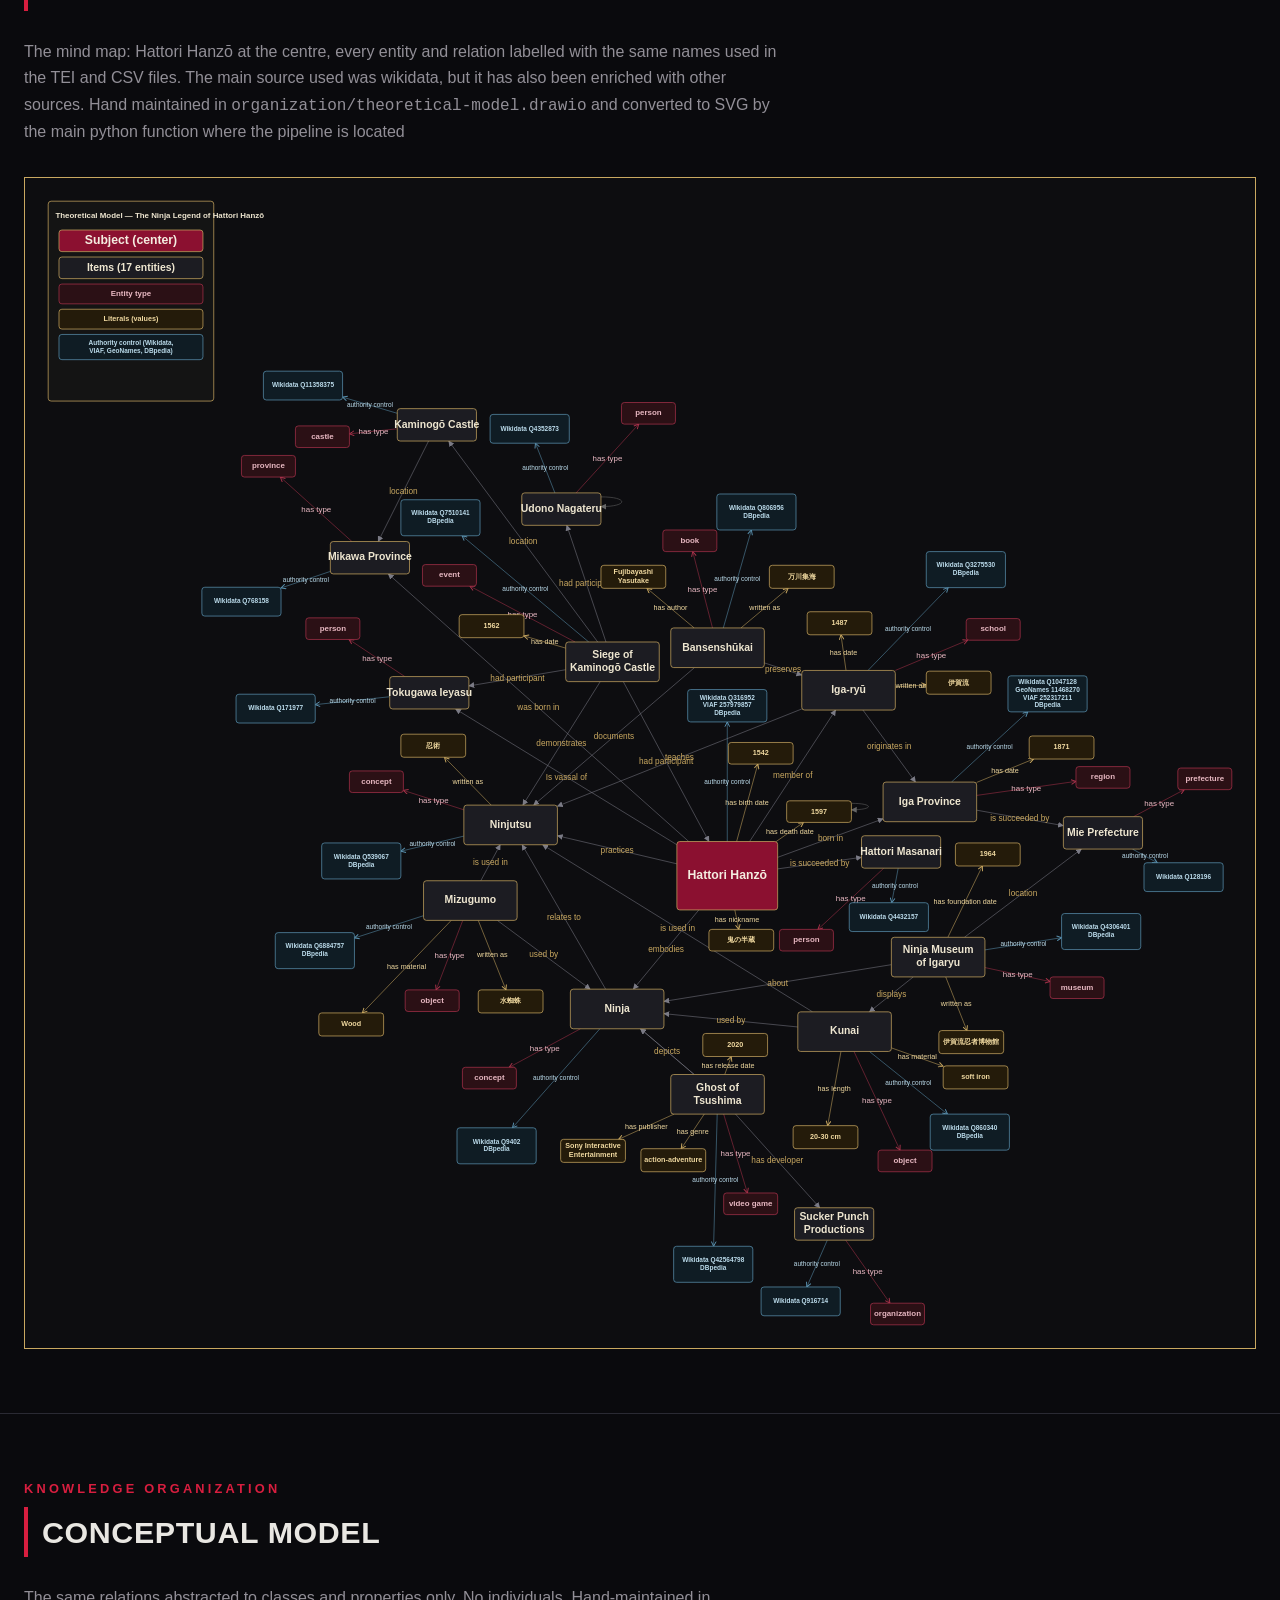
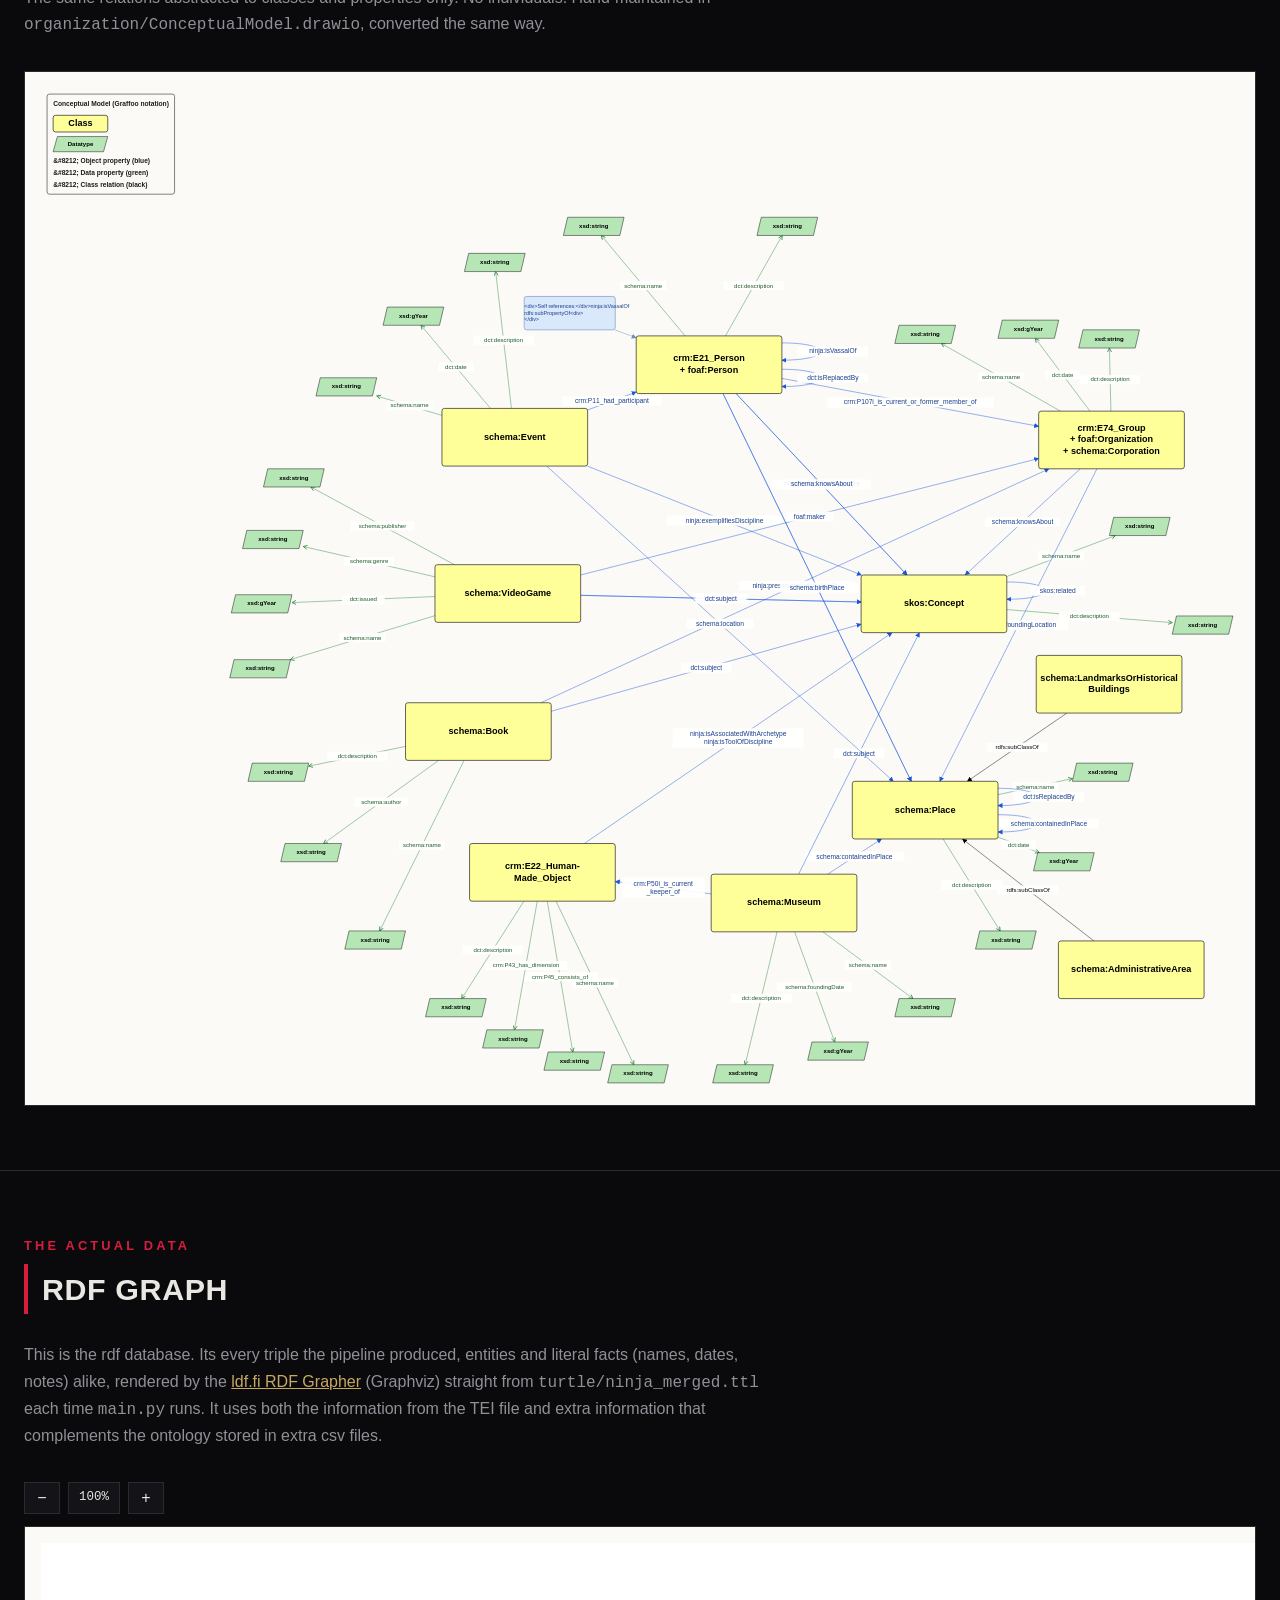
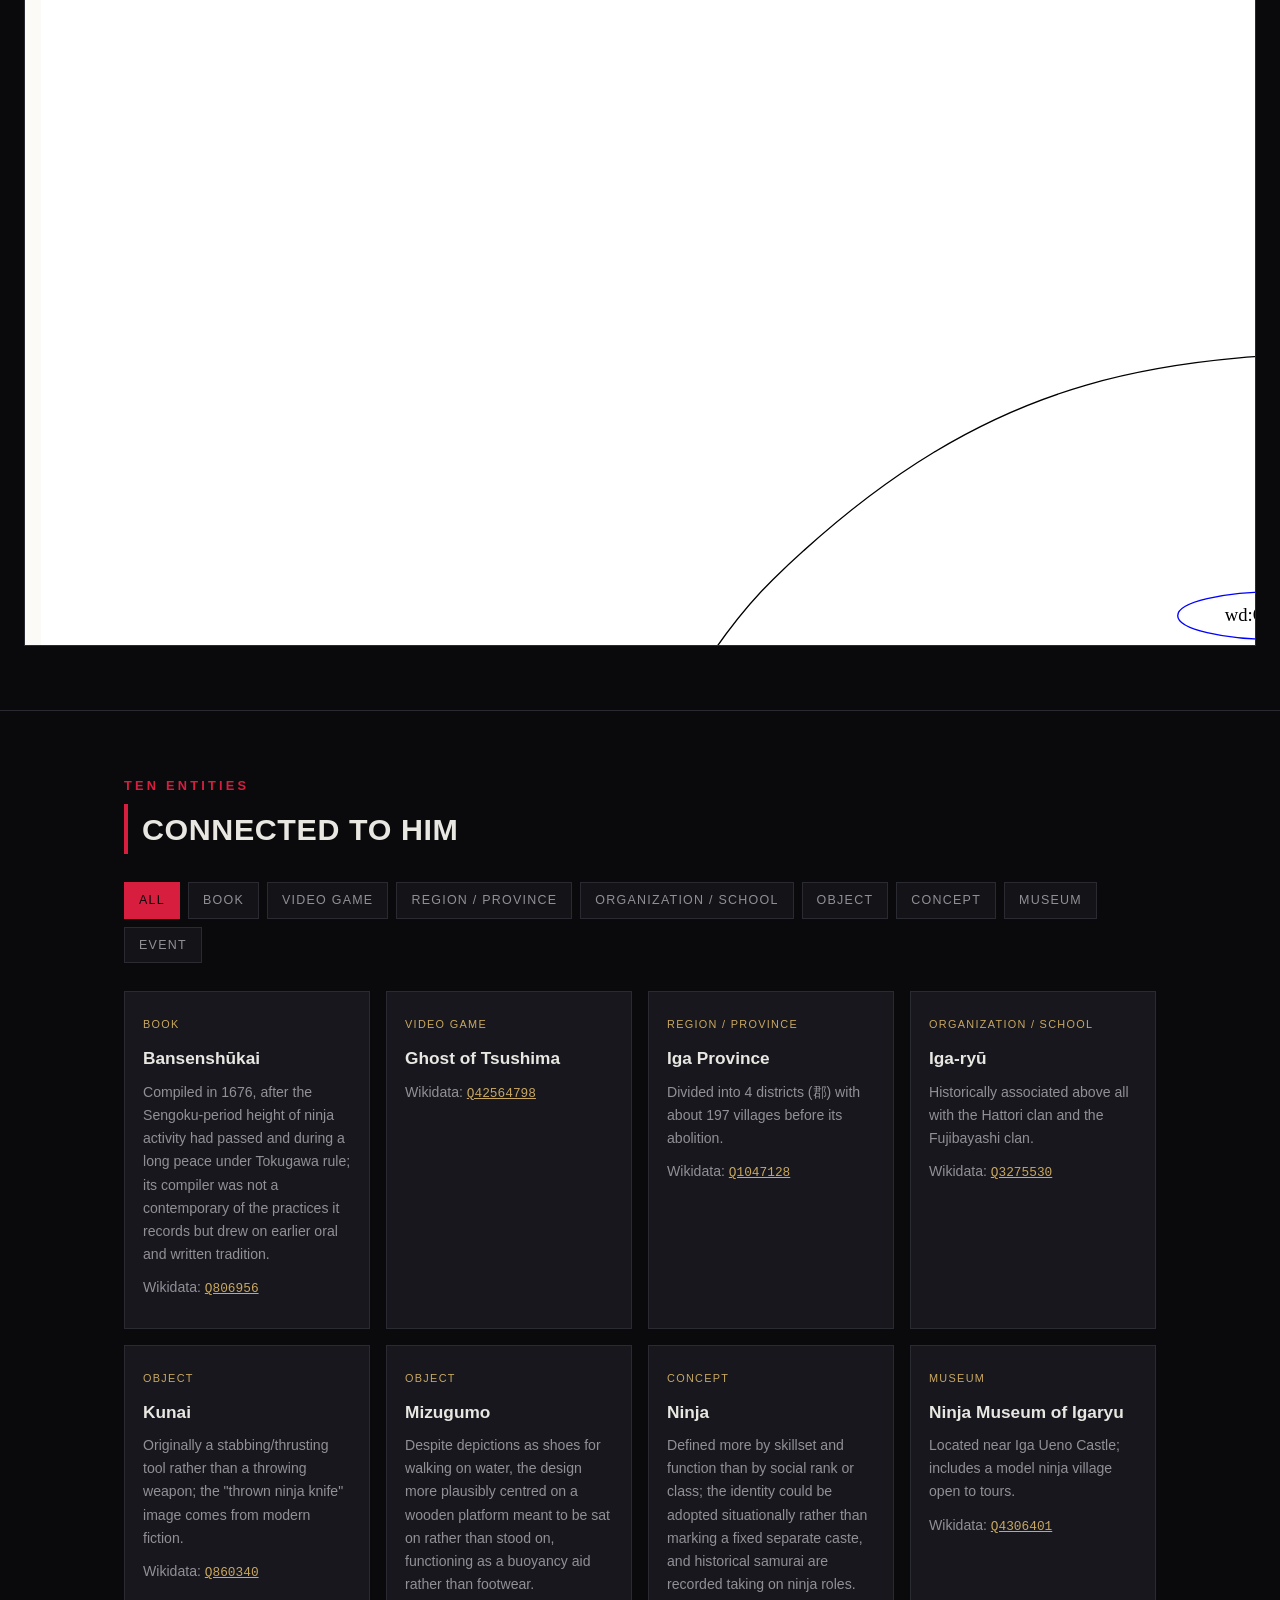
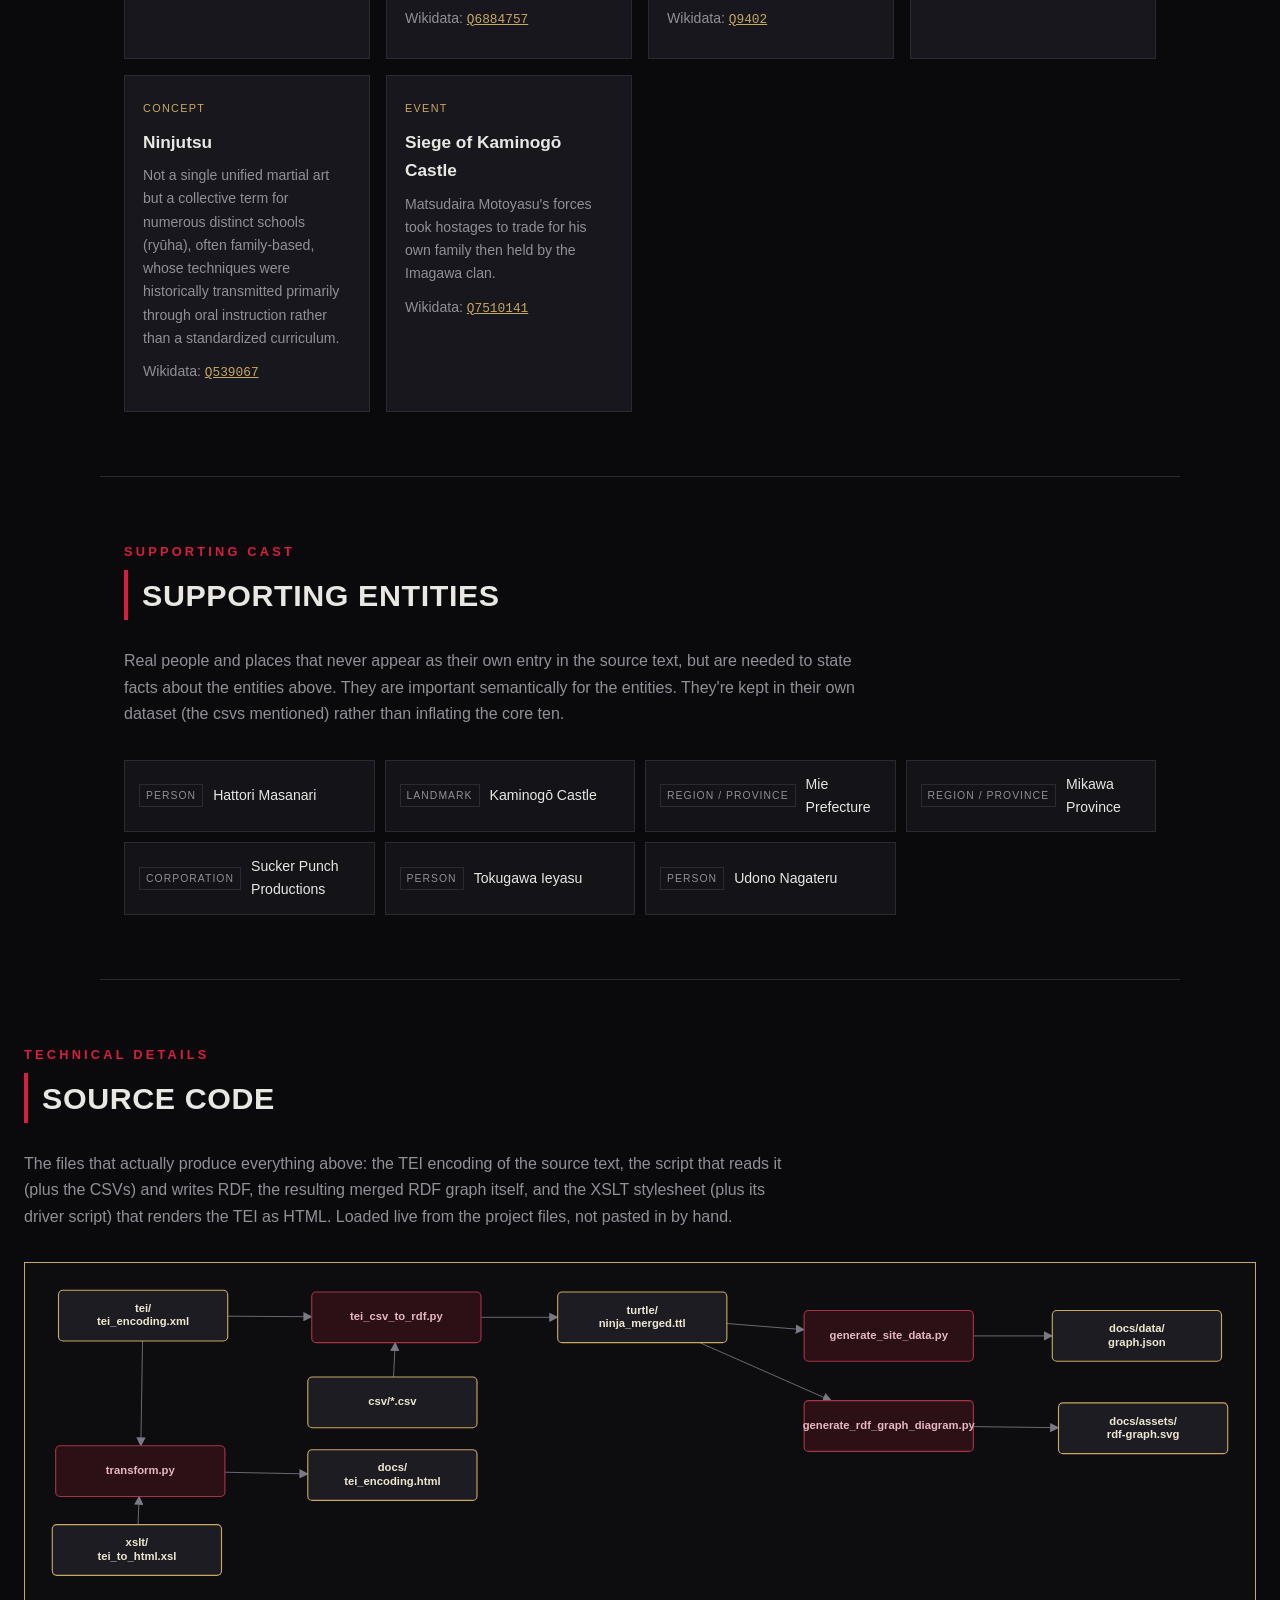
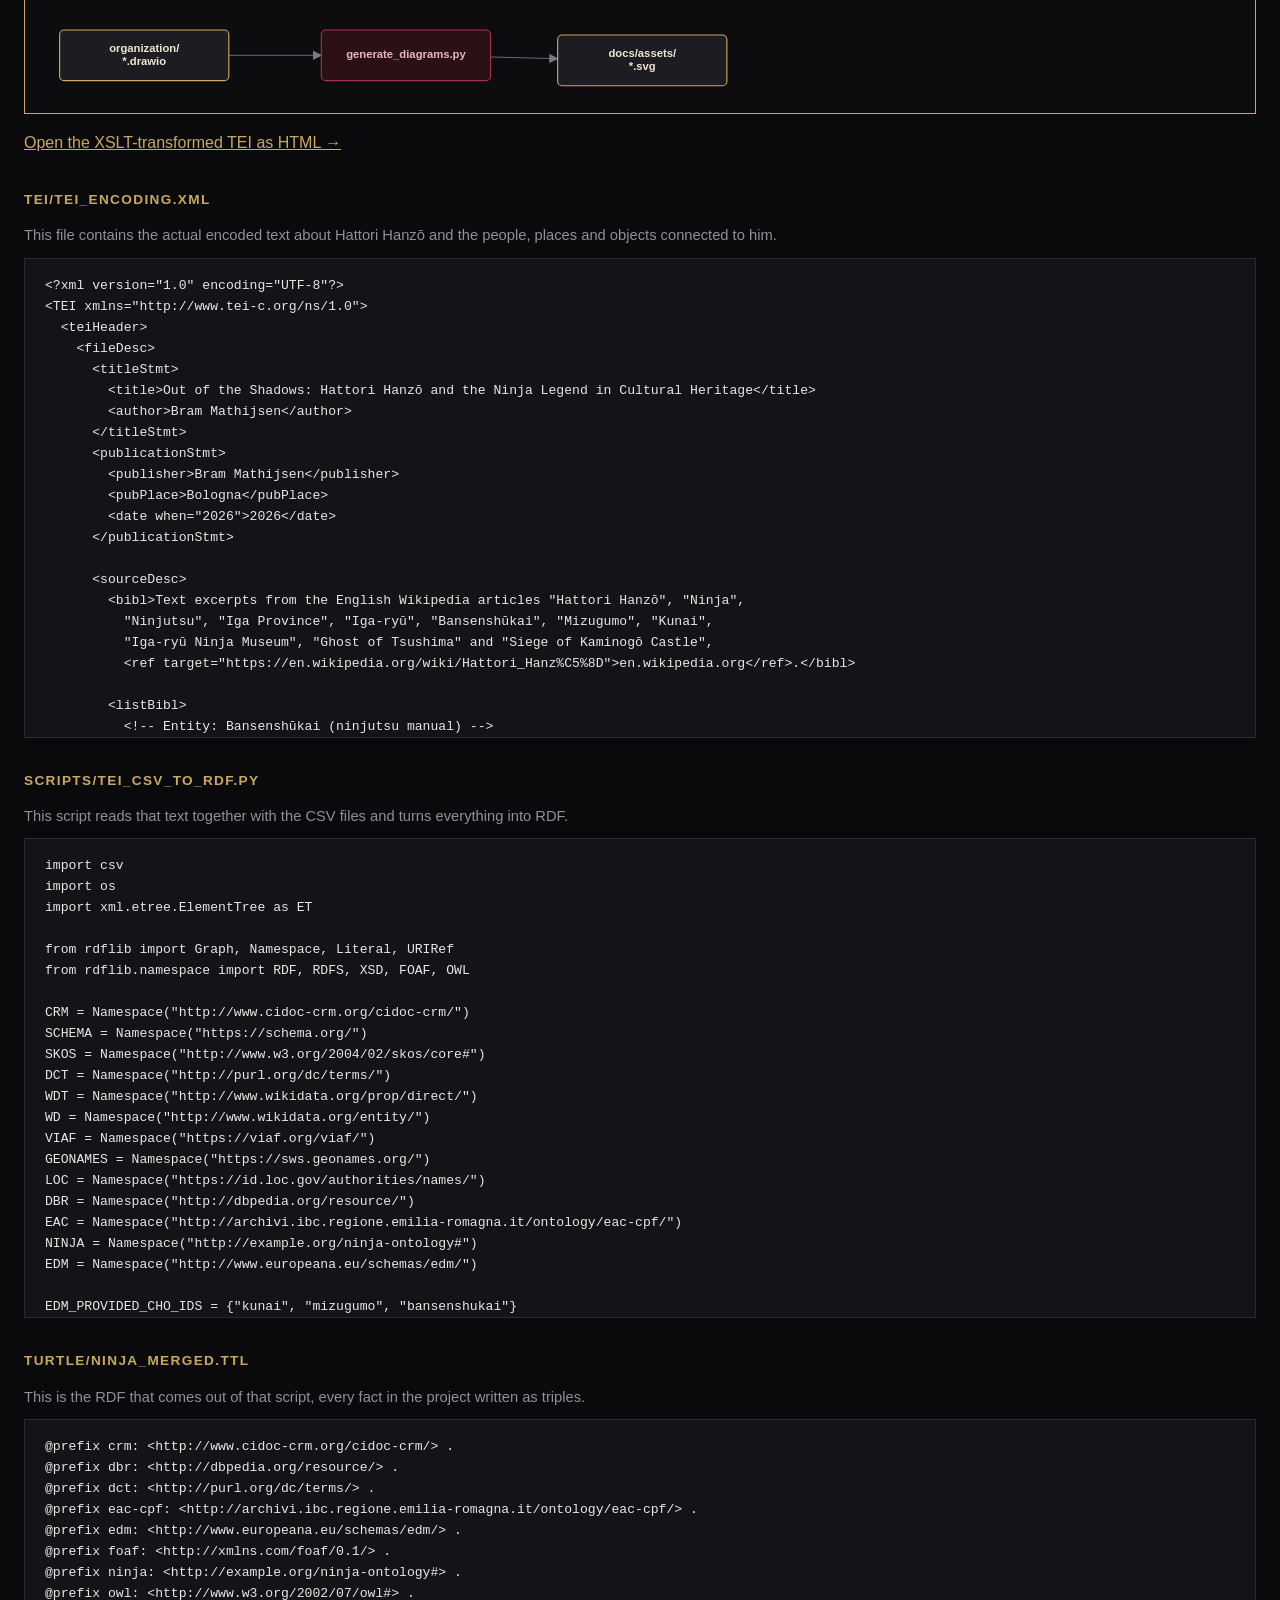
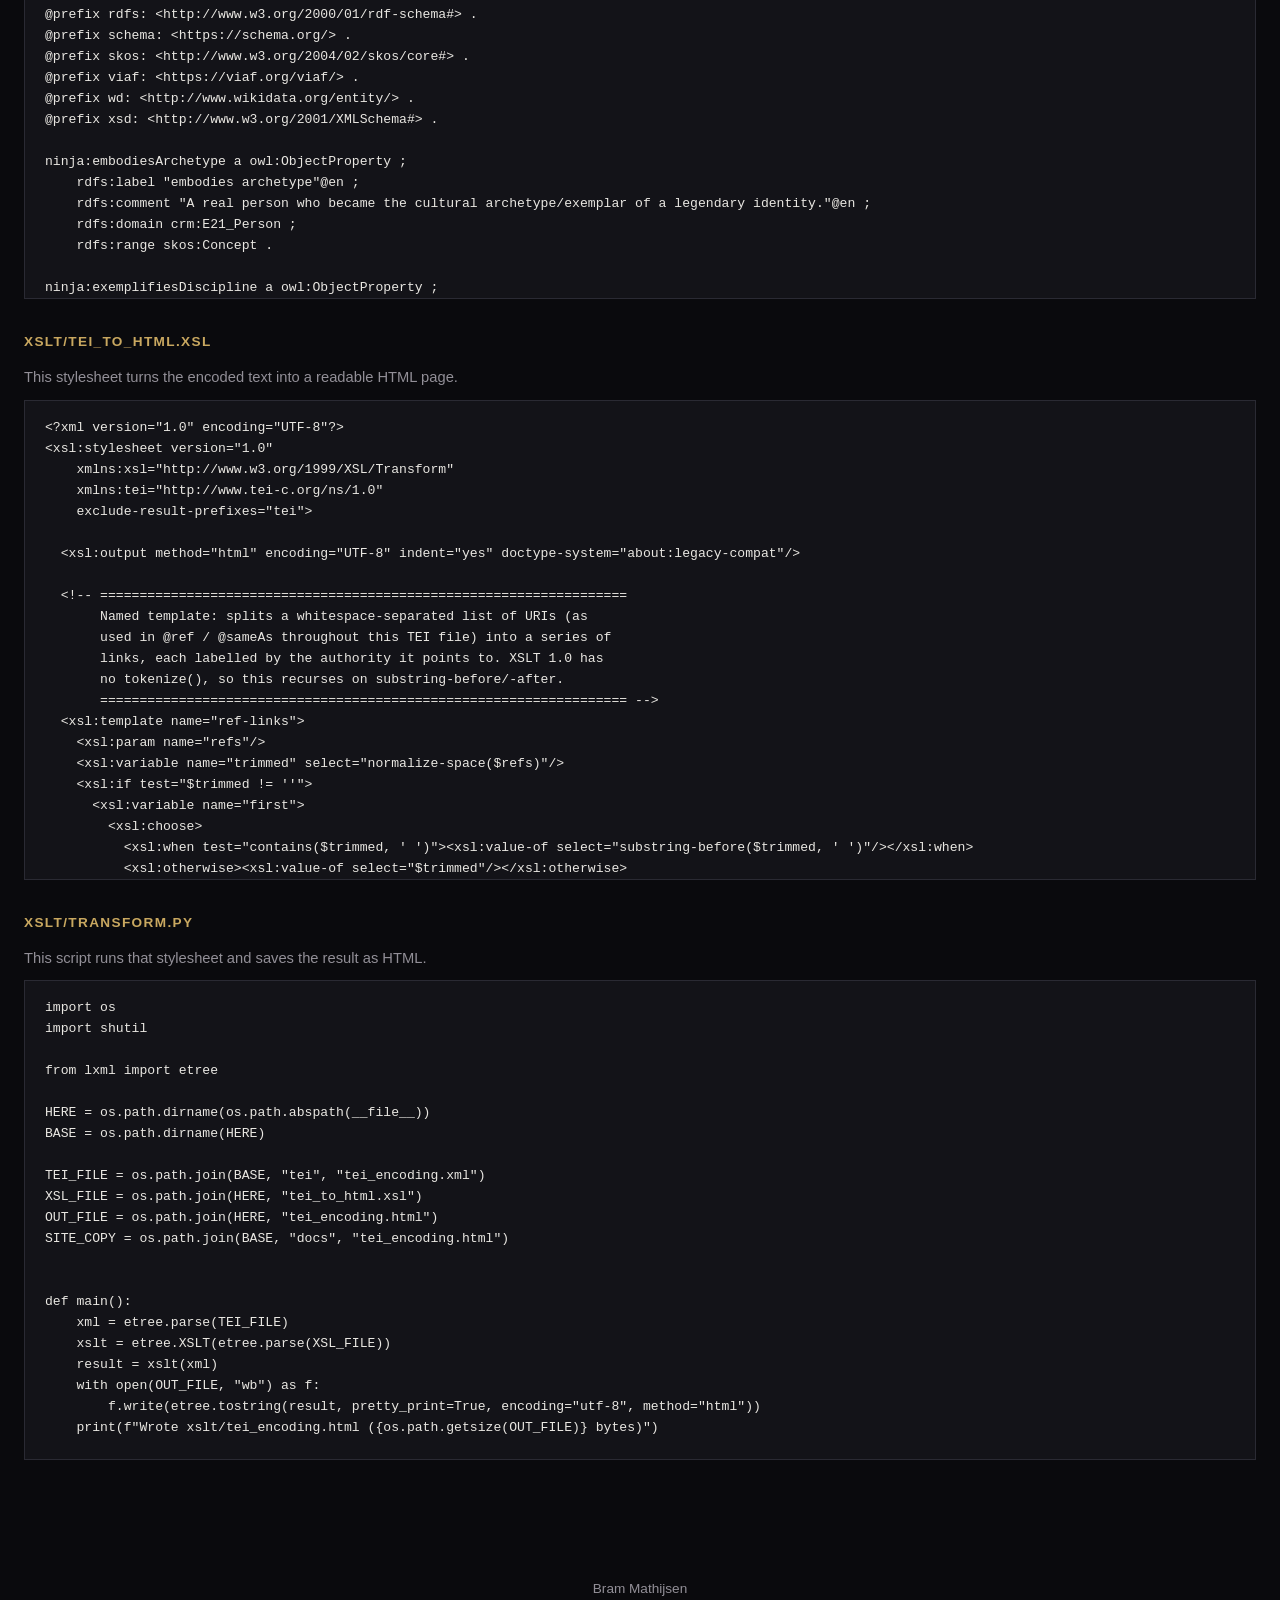
==== commit 30520099: "diagram added" ====
--- a/docs/index.html
+++ b/docs/index.html
@@ -138,6 +138,9 @@
       stylesheet (plus its driver script) that renders the TEI as HTML.
       Loaded live from the project files, not pasted in by hand.
     </p>
+    <div class="diagram-wrap dark">
+      <img src="assets/pipeline-diagram.svg" alt="Pipeline diagram: TEI, CSV and drawio files feeding through each script into the turtle RDF, the website data, the diagrams, and the HTML rendering">
+    </div>
     <p class="lede"><a href="tei_encoding.html" target="_blank" rel="noopener">Open the XSLT-transformed TEI as HTML &#8594;</a></p>
     <h3 class="code-heading">tei/tei_encoding.xml</h3>
     <p class="code-caption">This file contains the actual encoded text about Hattori Hanzō and the people, places and objects connected to him.</p>
--- a/docs/css/style.css
+++ b/docs/css/style.css
@@ -171,7 +171,8 @@
    (2500-3200px+), and a narrow column shrinks their text unreadably. */
 section.block#section-theoretical,
 section.block#section-conceptual,
-section.block#section-rdf-graph {
+section.block#section-rdf-graph,
+section.block#section-source {
   max-width: 1440px;
 }
 
